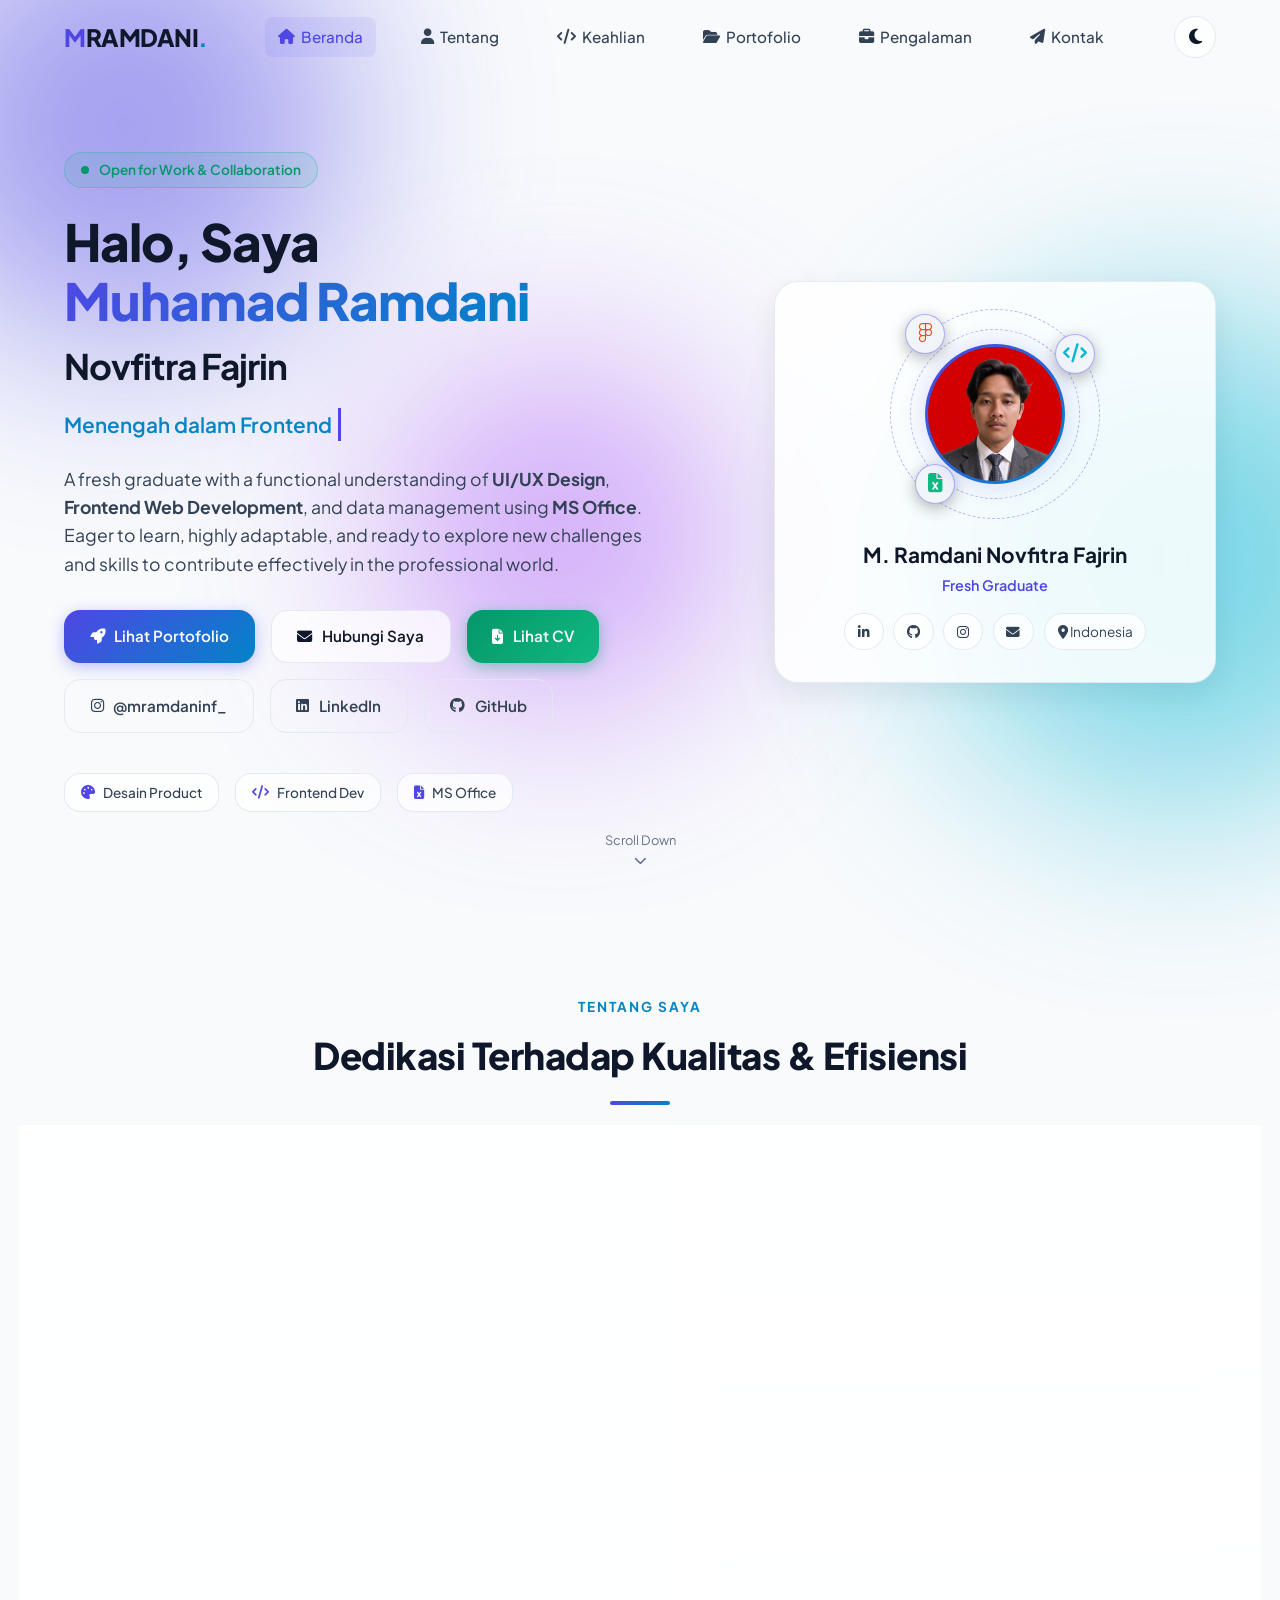
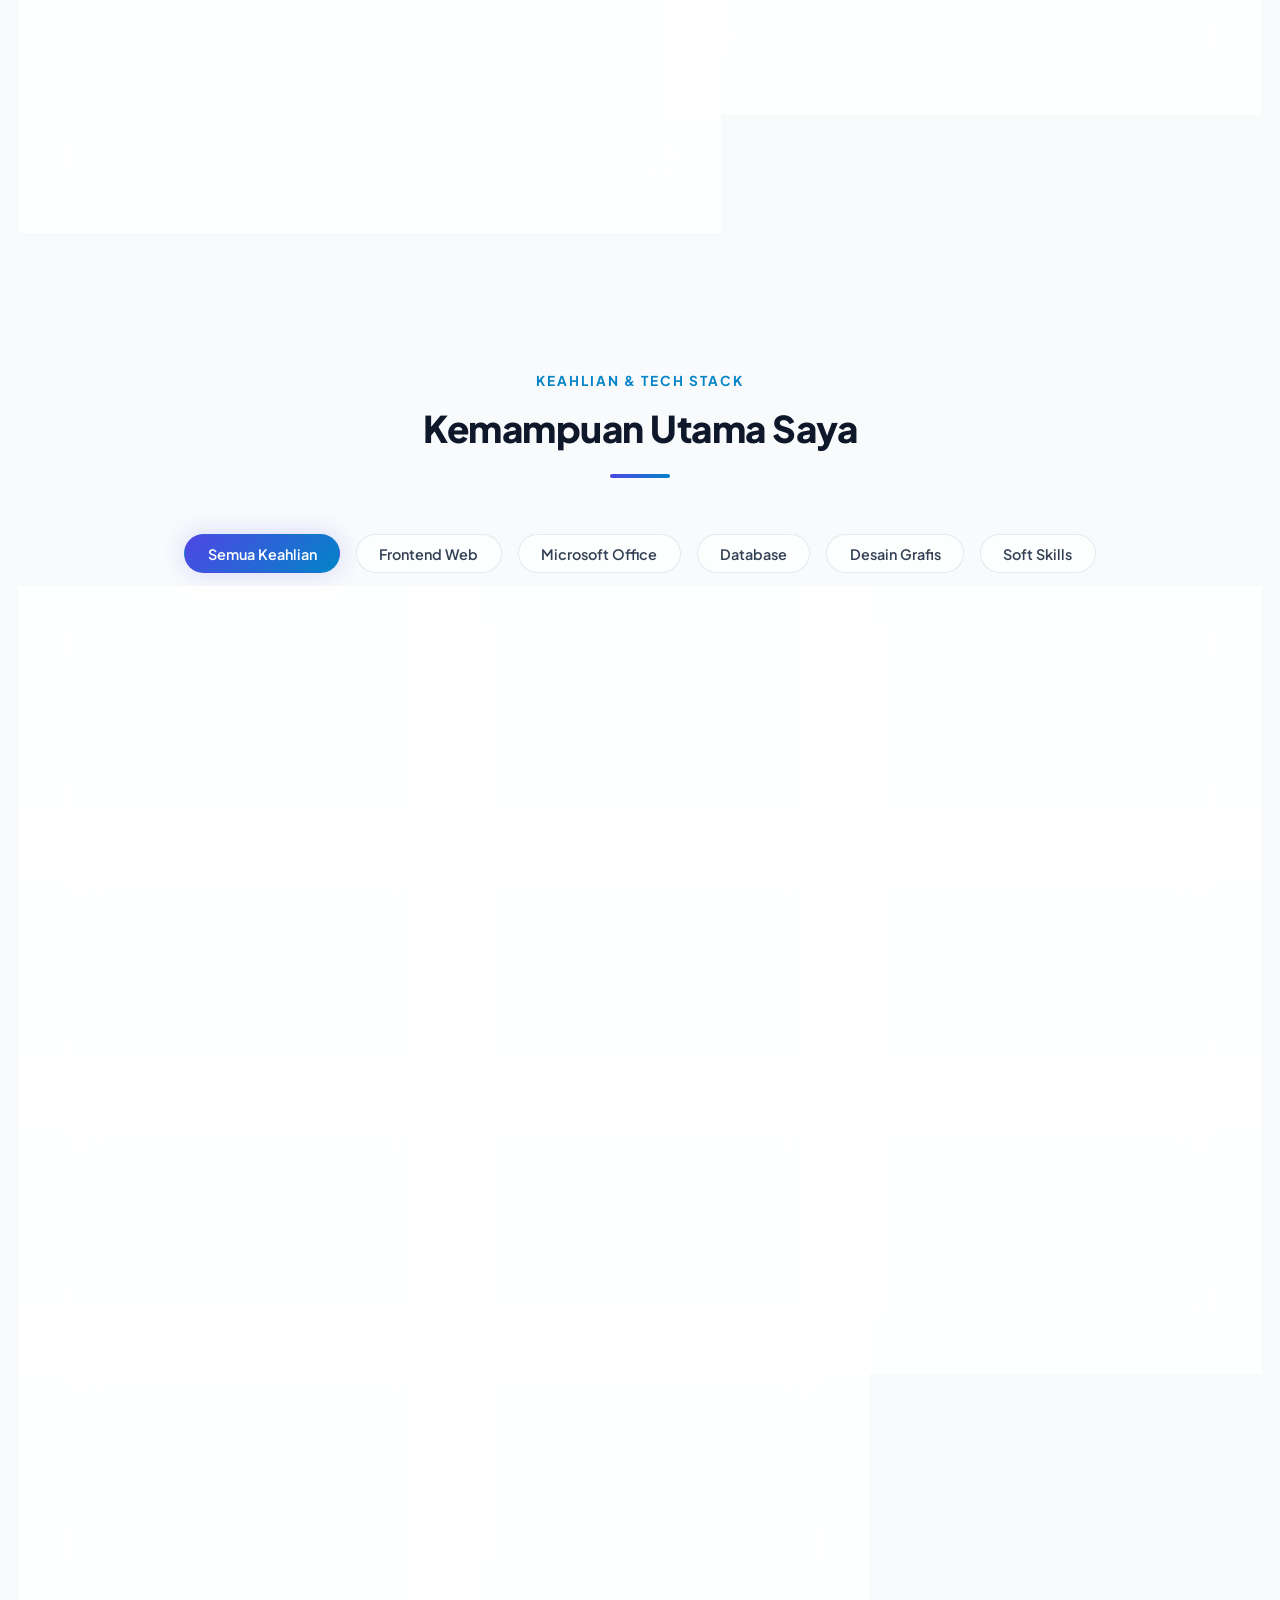
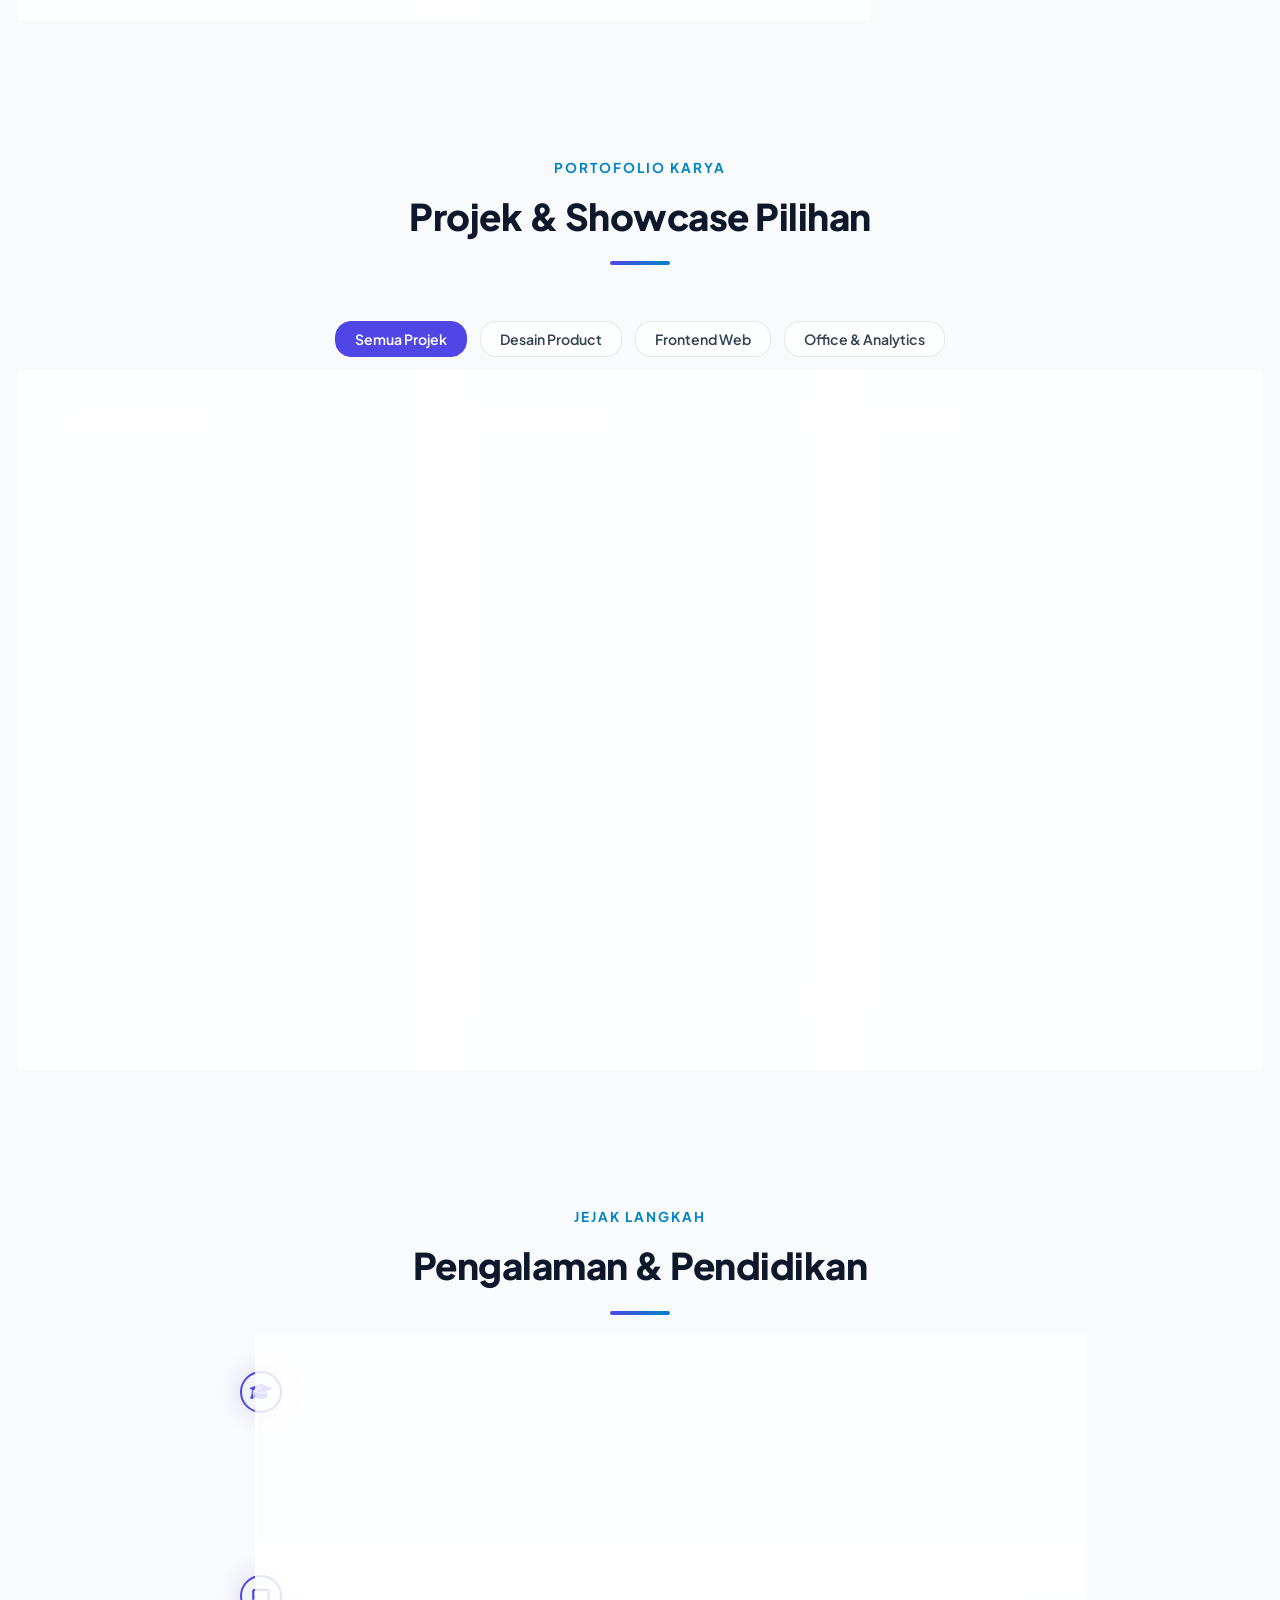
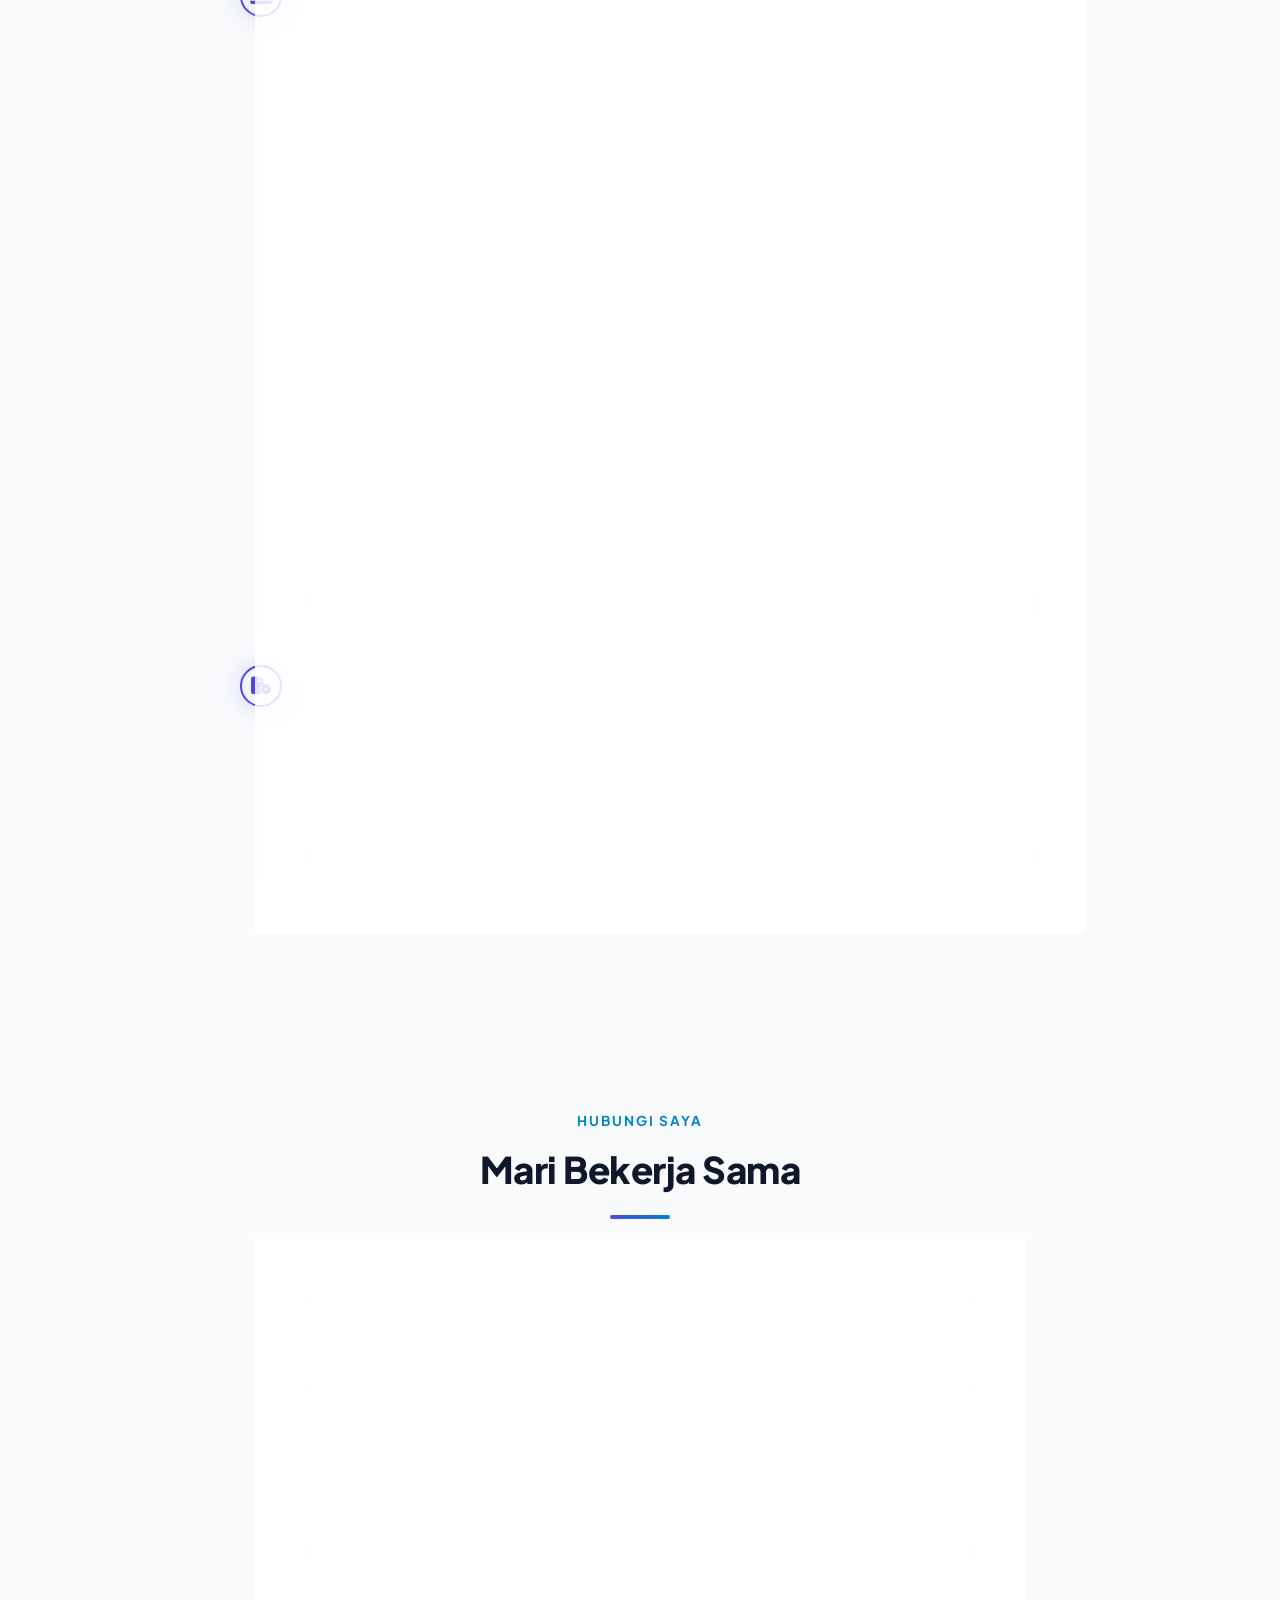
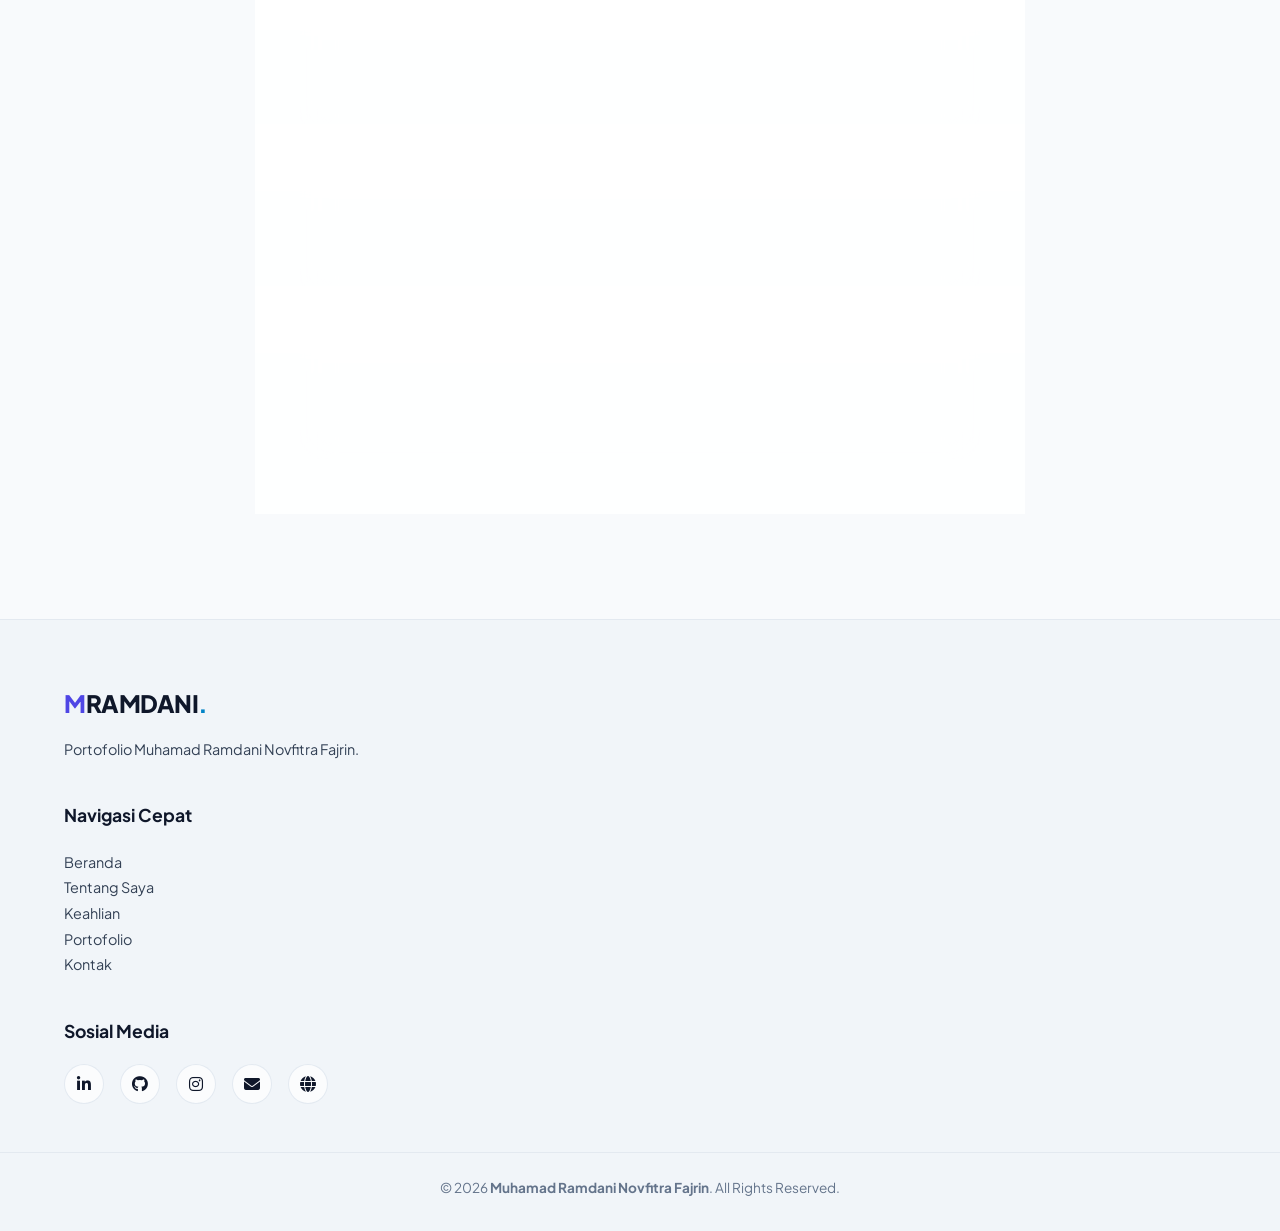
==== index.html @ bbe5acbd "update portofolio" ====
<!DOCTYPE html>
<html lang="id" data-theme="light">

<head>
    <meta charset="UTF-8">
    <meta name="viewport" content="width=device-width, initial-scale=1.0">
    <title>Muhamad Ramdani Novfitra Fajrin | Portfolio</title>
    <meta name="description"
        content="Portofolio Resmi Muhamad Ramdani Novfitra Fajrin - Specializing in Frontend Web Development, Product Design, and Microsoft Office Productivity Solutions.">
    <meta name="keywords"
        content="Muhamad Ramdani Novfitra Fajrin, Ramdani, Frontend Developer, Product Designer, Microsoft Office, Portfolio, UI UX">
    <meta name="author" content="Muhamad Ramdani Novfitra Fajrin">

    <!-- Open Graph Meta Tags -->
    <meta property="og:title" content="Muhamad Ramdani Novfitra Fajrin | Personal Portfolio">
    <meta property="og:description"
        content="Frontend Development, Product Design, & Microsoft Office Solutions Specialist.">
    <meta property="og:type" content="website">

    <!-- Google Fonts -->
    <link rel="preconnect" href="https://fonts.googleapis.com">
    <link rel="preconnect" href="https://fonts.gstatic.com" crossorigin>
    <link
        href="https://fonts.googleapis.com/css2?family=Plus+Jakarta+Sans:wght@300;400;500;600;700;800&family=Fira+Code:wght@400;600&display=swap"
        rel="stylesheet">

    <!-- Font Awesome Icons -->
    <link rel="stylesheet" href="https://cdnjs.cloudflare.com/ajax/libs/font-awesome/6.4.0/css/all.min.css">

    <!-- Main Stylesheet -->
    <link rel="stylesheet" href="css/style.css">
</head>

<body>
    <!-- Background Ambient Light Spheres -->
    <div class="ambient-glow glow-1"></div>
    <div class="ambient-glow glow-2"></div>
    <div class="ambient-glow glow-3"></div>

    <!-- Navigation Bar -->
    <header class="navbar" id="navbar">
        <div class="container nav-container">
            <a href="#hero" class="brand-logo">
                <span class="logo-accent">M</span>RAMDANI<span class="logo-dot">.</span>
            </a>

            <nav class="nav-menu" id="navMenu">
                <ul class="nav-list">
                    <li><a href="#hero" class="nav-link active"><i class="fa-solid fa-house"></i> Beranda</a></li>
                    <li><a href="#about" class="nav-link"><i class="fa-solid fa-user"></i> Tentang</a></li>
                    <li><a href="#skills" class="nav-link"><i class="fa-solid fa-code"></i> Keahlian</a></li>
                    <li><a href="#projects" class="nav-link"><i class="fa-solid fa-folder-open"></i> Portofolio</a></li>
                    <li><a href="#experience" class="nav-link"><i class="fa-solid fa-briefcase"></i> Pengalaman</a></li>
                    <li><a href="#contact" class="nav-link"><i class="fa-solid fa-paper-plane"></i> Kontak</a></li>
                </ul>
            </nav>

            <div class="nav-actions">
                <button class="theme-toggle" id="themeToggle" aria-label="Ubah Tema Dark/Light">
                    <i class="fa-solid fa-moon icon-dark"></i>
                    <i class="fa-solid fa-sun icon-light"></i>
                </button>
                <button class="mobile-toggle" id="mobileToggle" aria-label="Buka Menu Navigation">
                    <i class="fa-solid fa-bars"></i>
                </button>
            </div>
        </div>
    </header>

    <main>
        <!-- Hero Section -->
        <section class="hero-section" id="hero">
            <div class="container hero-container">
                <div class="hero-content" data-reveal="left">
                    <div class="status-badge">
                        <span class="pulse-dot"></span>
                        <span>Open for Work & Collaboration</span>
                    </div>

                    <h1 class="hero-title">
                        Halo, Saya <br>
                        <span class="gradient-text">Muhamad Ramdani</span> <br>
                        <span class="name-sub">Novfitra Fajrin</span>
                    </h1>

                    <div class="typing-container">
                        <span class="typing-text" id="typingText"></span>
                        <span class="cursor">&nbsp;</span>
                    </div>

                    <p class="hero-description">
                        A fresh graduate with a functional understanding of <strong>UI/UX Design</strong>,
                        <strong>Frontend Web Development</strong>, and data management using <strong>MS Office</strong>.
                        Eager to learn, highly adaptable, and ready to explore new challenges and skills to contribute
                        effectively in the professional world.
                    </p>

                    <div class="hero-cta">
                        <a href="#projects" class="btn btn-primary">
                            <i class="fa-solid fa-rocket"></i> Lihat Portofolio
                        </a>
                        <a href="#contact" class="btn btn-secondary">
                            <i class="fa-solid fa-envelope"></i> Hubungi Saya
                        </a>
                        <a href="cv/Muhamad Ramdani Novfitra Fatjer'in-FR.pdf" target="_blank" rel="noopener noreferrer"
                            class="btn btn-cv" download="Muhamad Ramdani Novfitra Fatjer'in-FR.pdf">
                            <i class="fa-solid fa-file-arrow-down"></i> Lihat CV
                        </a>
                        <a href="https://instagram.com/mramdaninf_" target="_blank" rel="noopener noreferrer"
                            class="btn btn-outline">
                            <i class="fa-brands fa-instagram"></i> @mramdaninf_
                        </a>
                        <a href="https://www.linkedin.com/in/muhamadramdani-" target="_blank" rel="noopener noreferrer"
                            class="btn btn-outline">
                            <i class="fa-brands fa-linkedin"></i> LinkedIn
                        </a>
                        <a href="https://github.com/ramdanifajrin2-del" target="_blank" rel="noopener noreferrer"
                            class="btn btn-outline">
                            <i class="fa-brands fa-github"></i> GitHub
                        </a>
                    </div>

                    <div class="hero-badges">
                        <div class="badge-item">
                            <i class="fa-solid fa-palette"></i>
                            <span>Desain Product</span>
                        </div>
                        <div class="badge-item">
                            <i class="fa-solid fa-code"></i>
                            <span>Frontend Dev</span>
                        </div>
                        <div class="badge-item">
                            <i class="fa-solid fa-file-excel"></i>
                            <span>MS Office</span>
                        </div>
                    </div>
                </div>

                <div class="hero-visual" data-reveal="right">
                    <div class="avatar-card glass-card">
                        <div class="avatar-wrapper">
                            <div class="avatar-graphic">
                                <div class="avatar-circle">
                                    <img src="img/profile.jpg" alt="Muhamad Ramdani Novfitra Fajrin" class="avatar-img">
                                </div>
                                <div class="orbit-ring ring-1"></div>
                                <div class="orbit-ring ring-2"></div>

                                <div class="floating-tech tech-figma" title="Product Design">
                                    <i class="fa-brands fa-figma"></i>
                                </div>
                                <div class="floating-tech tech-code" title="Frontend Code">
                                    <i class="fa-solid fa-code"></i>
                                </div>
                                <div class="floating-tech tech-office" title="MS Office">
                                    <i class="fa-solid fa-file-excel"></i>
                                </div>
                            </div>
                        </div>

                        <div class="avatar-info">
                            <h3>M. Ramdani Novfitra Fajrin</h3>
                            <p class="role-subtitle">Fresh Graduate</p>
                            <div class="social-pills">
                                <a href="https://www.linkedin.com/in/muhamadramdani-" target="_blank"
                                    rel="noopener noreferrer" class="social-pill" title="LinkedIn">
                                    <i class="fa-brands fa-linkedin-in"></i>
                                </a>
                                <a href="https://github.com/ramdanifajrin2-del" target="_blank"
                                    rel="noopener noreferrer" class="social-pill" title="GitHub">
                                    <i class="fa-brands fa-github"></i>
                                </a>
                                <a href="https://instagram.com/mramdaninf_" target="_blank" rel="noopener noreferrer"
                                    class="social-pill" title="Instagram">
                                    <i class="fa-brands fa-instagram"></i>
                                </a>
                                <a href="mailto:ramdaninfajrin2@gmail.com" class="social-pill" title="Email">
                                    <i class="fa-solid fa-envelope"></i>
                                </a>
                                <a href="#contact" class="social-pill" title="Lokasi">
                                    <i class="fa-solid fa-location-dot"></i> Indonesia
                                </a>
                            </div>
                        </div>
                    </div>
                </div>
            </div>

            <a href="#about" class="scroll-down-indicator" aria-label="Scroll ke bawah">
                <span>Scroll Down</span>
                <i class="fa-solid fa-chevron-down"></i>
            </a>
        </section>

        <!-- About Section -->
        <section class="about-section" id="about">
            <div class="container">
                <div class="section-header text-center" data-reveal="up">
                    <span class="section-subtitle">TENTANG SAYA</span>
                    <h2 class="section-title">Dedikasi Terhadap Kualitas & Efisiensi</h2>
                    <div class="title-bar"></div>
                </div>

                <div class="about-grid">
                    <div class="about-card glass-card" data-reveal="left">
                        <div class="about-text">
                            <h3>Halo! Saya Muhamad Ramdani Novfitra Fajrin</h3>
                            <p>
                                Fresh graduate S1 Teknik Informatika dari Universitas Indraprasta PGRI dengan pengalaman
                                PKL sebagai Admin Online di bidang digital printing serta pengalaman membangun aplikasi
                                berbasis web melalui proyek Sistem Pendukung Keputusan (SPK) penerimaan siswa baru
                                menggunakan metode MAUT. Memiliki kemampuan dalam pengembangan web, pengolahan data
                                menggunakan Microsoft Office, serta pembuatan desain grafis berbasis referensi. Pribadi
                                yang cepat belajar, disiplin, bertanggung jawab, adaptif, dan mampu bekerja dalam tim,
                                serta memiliki motivasi untuk terus berkembang dan berkontribusi secara profesional di
                                bidang administrasi, teknologi informasi, maupun desain grafis.
                            </p>

                        </div>

                        <div class="stats-grid">
                            <div class="stat-box">
                                <span class="stat-number" data-target="9">0</span><span class="stat-plus">+</span>
                                <span class="stat-label">Aplikasi Dikuasai</span>
                            </div>
                            <div class="stat-box">
                                <span class="stat-number" data-target="15">0</span><span class="stat-plus">+</span>
                                <span class="stat-label">Projek &amp; Desain</span>
                            </div>
                            <div class="stat-box">
                                <span class="stat-number" data-target="4">0</span><span class="stat-plus"></span>
                                <span class="stat-label">Soft Skill</span>
                            </div>
                        </div>
                    </div>

                    <div class="about-pillars" data-reveal="right">
                        <div class="pillar-card glass-card">
                            <div class="pillar-icon icon-purple">
                                <i class="fa-solid fa-pen-nib"></i>
                            </div>
                            <div class="pillar-content">
                                <h4>Desain Grafis</h4>
                                <p>Merancang grafis, konten visual, dan antarmuka menggunakan Figma, Canva, maupun Adobe
                                    Photoshop secara profesional.</p>
                            </div>
                        </div>

                        <div class="pillar-card glass-card">
                            <div class="pillar-icon icon-blue">
                                <i class="fa-solid fa-laptop-code"></i>
                            </div>
                            <div class="pillar-content">
                                <h4>Frontend Web Development</h4>
                                <p>Mengembangkan halaman web yang cepat, responsif di semua perangkat, dengan struktur
                                    kode murni (HTML/CSS/JS) yang bersih.</p>
                            </div>
                        </div>

                        <div class="pillar-card glass-card">
                            <div class="pillar-icon icon-green">
                                <i class="fa-solid fa-file-lines"></i>
                            </div>
                            <div class="pillar-content">
                                <h4>Microsoft Office Productivity</h4>
                                <p>Menguasai pengolahan data spreadsheet (Excel), penyusunan dokumen laporan (Word), dan
                                    presentasi profesional (PowerPoint).</p>
                            </div>
                        </div>
                    </div>
                </div>
            </div>
        </section>

        <!-- Skills Section -->
        <section class="skills-section" id="skills">
            <div class="container">
                <div class="section-header text-center" data-reveal="up">
                    <span class="section-subtitle">KEAHLIAN & TECH STACK</span>
                    <h2 class="section-title">Kemampuan Utama Saya</h2>
                    <div class="title-bar"></div>
                </div>

                <!-- Category Filter Tabs -->
                <div class="skill-tabs" data-reveal="up">
                    <button class="skill-tab active" data-category="all">Semua Keahlian</button>
                    <button class="skill-tab" data-category="frontend">Frontend Web</button>
                    <button class="skill-tab" data-category="office">Microsoft Office</button>
                    <button class="skill-tab" data-category="database">Database</button>
                    <button class="skill-tab" data-category="design">Desain Grafis</button>
                    <button class="skill-tab" data-category="softskill">Soft Skills</button>
                </div>

                <!-- Skills Grid -->
                <div class="skills-grid">
                    <!-- Frontend Skills -->
                    <div class="skill-card glass-card" data-category="frontend" data-reveal="up">
                        <div class="skill-head">
                            <div class="skill-icon icon-html">
                                <i class="fa-brands fa-html5"></i>
                            </div>
                            <div class="skill-info">
                                <h3>HTML5 & Semantik</h3>
                                <span class="skill-tag">Frontend</span>
                            </div>
                        </div>
                        <p class="skill-desc">Struktur web semantik yang rapi, aksesibel, dan teroptimasi SEO.</p>
                        <div class="skill-level-bar">
                            <div class="level-fill" style="width: 92%;"></div>
                        </div>
                    </div>

                    <div class="skill-card glass-card" data-category="frontend" data-reveal="up">
                        <div class="skill-head">
                            <div class="skill-icon icon-css">
                                <i class="fa-brands fa-css3-alt"></i>
                            </div>
                            <div class="skill-info">
                                <h3>CSS3 & Modern Layout</h3>
                                <span class="skill-tag">Frontend</span>
                            </div>
                        </div>
                        <p class="skill-desc">CSS Custom Properties, Flexbox, Grid, Glassmorphism, & Animasi CSS.</p>
                        <div class="skill-level-bar">
                            <div class="level-fill" style="width: 88%;"></div>
                        </div>
                    </div>

                    <!-- Desain Grafis Skills -->
                    <div class="skill-card glass-card" data-category="design" data-reveal="up">
                        <div class="skill-head">
                            <div class="skill-icon icon-illustrator">
                                <i class="fa-brands fa-adobe"></i>
                            </div>
                            <div class="skill-info">
                                <h3>Adobe Illustrator</h3>
                                <span class="skill-tag">Desain Grafis</span>
                            </div>
                        </div>
                        <p class="skill-desc">Desain vektor profesional untuk logo, ilustrasi, dan materi grafis skala
                            tinggi.
                        </p>
                        <div class="skill-level-bar">
                            <div class="level-fill" style="width: 80%;"></div>
                        </div>
                    </div>

                    <!-- MS Office Skills -->
                    <div class="skill-card glass-card" data-category="office" data-reveal="up">
                        <div class="skill-head">
                            <div class="skill-icon icon-excel">
                                <i class="fa-solid fa-file-excel"></i>
                            </div>
                            <div class="skill-info">
                                <h3>Microsoft Excel Advanced</h3>
                                <span class="skill-tag">MS Office</span>
                            </div>
                        </div>
                        <p class="skill-desc">Pengolahan rumus kompleks (VLOOKUP/XLOOKUP, IF, Pivot Table
                            ).</p>
                        <div class="skill-level-bar">
                            <div class="level-fill" style="width: 90%;"></div>
                        </div>
                    </div>

                    <div class="skill-card glass-card" data-category="office" data-reveal="up">
                        <div class="skill-head">
                            <div class="skill-icon icon-word">
                                <i class="fa-solid fa-file-word"></i>
                            </div>
                            <div class="skill-info">
                                <h3>Microsoft Word Professional</h3>
                                <span class="skill-tag">MS Office</span>
                            </div>
                        </div>
                        <p class="skill-desc">Penyusunan dokumen resmi, surat formal, format laporan rapi, & Mail Merge.
                        </p>
                        <div class="skill-level-bar">
                            <div class="level-fill" style="width: 95%;"></div>
                        </div>
                    </div>

                    <div class="skill-card glass-card" data-category="office" data-reveal="up">
                        <div class="skill-head">
                            <div class="skill-icon icon-ppt">
                                <i class="fa-solid fa-file-powerpoint"></i>
                            </div>
                            <div class="skill-info">
                                <h3>Microsoft PowerPoint Design</h3>
                                <span class="skill-tag">MS Office</span>
                            </div>
                        </div>
                        <p class="skill-desc">Desain slide presentasi interaktif, visualisasi poin bisnis, & animasi
                            transisi.</p>
                        <div class="skill-level-bar">
                            <div class="level-fill" style="width: 92%;"></div>
                        </div>
                    </div>
                    <div class="skill-card glass-card" data-category="database" data-reveal="up">
                        <div class="skill-head">
                            <div class="skill-icon icon-mysql">
                                <i class="fa-solid fa-database"></i>
                            </div>
                            <div class="skill-info">
                                <h3>MySQL</h3>
                                <span class="skill-tag">Database</span>
                            </div>
                        </div>
                        <p class="skill-desc">Pengelolaan basis data relasional, query kompleks, dan optimasi performa.
                        </p>
                        <div class="skill-level-bar">
                            <div class="level-fill" style="width: 85%;"></div>
                        </div>
                    </div>
                    <!-- Soft Skills -->
                    <div class="skill-card glass-card" data-category="softskill" data-reveal="up">
                        <div class="skill-head">
                            <div class="skill-icon icon-communication">
                                <i class="fa-solid fa-comments"></i>
                            </div>
                            <div class="skill-info">
                                <h3>Komunikasi Efektif</h3>
                                <span class="skill-tag">Soft Skill</span>
                            </div>
                        </div>
                        <p class="skill-desc">Mampu menyampaikan ide, berkolaborasi dengan tim, dan menyelaraskan
                            kebutuhan proyek dengan jelas.</p>
                        <div class="skill-level-bar">
                            <div class="level-fill" style="width: 90%;"></div>
                        </div>
                    </div>

                    <div class="skill-card glass-card" data-category="softskill" data-reveal="up">
                        <div class="skill-head">
                            <div class="skill-icon icon-problemsolving">
                                <i class="fa-solid fa-lightbulb"></i>
                            </div>
                            <div class="skill-info">
                                <h3>Problem Solving</h3>
                                <span class="skill-tag">Soft Skill</span>
                            </div>
                        </div>
                        <p class="skill-desc">Menganalisis akar masalah secara kritis dan merumuskan solusi yang
                            praktis, efisien, serta berorientasi hasil.</p>
                        <div class="skill-level-bar">
                            <div class="level-fill" style="width: 88%;"></div>
                        </div>
                    </div>

                    <div class="skill-card glass-card" data-category="softskill" data-reveal="up">
                        <div class="skill-head">
                            <div class="skill-icon icon-discipline">
                                <i class="fa-solid fa-clock"></i>
                            </div>
                            <div class="skill-info">
                                <h3>Disiplin & Konsistensi</h3>
                                <span class="skill-tag">Soft Skill</span>
                            </div>
                        </div>
                        <p class="skill-desc">Menjaga ketepatan waktu, komitmen terhadap jadwal, dan konsistensi dalam
                            setiap pekerjaan sehari-hari.</p>
                        <div class="skill-level-bar">
                            <div class="level-fill" style="width: 92%;"></div>
                        </div>
                    </div>

                    <div class="skill-card glass-card" data-category="softskill" data-reveal="up">
                        <div class="skill-head">
                            <div class="skill-icon icon-responsibility">
                                <i class="fa-solid fa-shield-halved"></i>
                            </div>
                            <div class="skill-info">
                                <h3>Tanggung Jawab & Integritas</h3>
                                <span class="skill-tag">Soft Skill</span>
                            </div>
                        </div>
                        <p class="skill-desc">Berkomitmen penuh pada tenggat waktu (deadline), menjaga kualitas hasil
                            kerja.</p>
                        <div class="skill-level-bar">
                            <div class="level-fill" style="width: 95%;"></div>
                        </div>
                    </div>
                </div>
            </div>
        </section>

        <!-- Projects Showcase Section -->
        <section class="projects-section" id="projects">
            <div class="container">
                <div class="section-header text-center" data-reveal="up">
                    <span class="section-subtitle">PORTOFOLIO KARYA</span>
                    <h2 class="section-title">Projek & Showcase Pilihan</h2>
                    <div class="title-bar"></div>
                </div>

                <!-- Project Filters -->
                <div class="project-filters" data-reveal="up">
                    <button class="project-filter-btn active" data-filter="all">Semua Projek</button>
                    <button class="project-filter-btn" data-filter="design">Desain Product</button>
                    <button class="project-filter-btn" data-filter="web">Frontend Web</button>
                    <button class="project-filter-btn" data-filter="office">Office & Analytics</button>
                </div>

                <!-- Projects Grid -->
                <div class="projects-grid">
                    <!-- Project Item 2 -->
                    <div class="project-card glass-card" data-category="web" data-reveal="up">
                        <a href="detail-analytics.html" class="project-preview preview-web"
                            aria-label="Lihat Detail SPK MAUT Web Dashboard">
                            <div class="preview-overlay">
                                <span class="preview-badge">Interactive Web App</span>
                            </div>
                            <div class="preview-mockup">
                                <div class="mockup-header">
                                    <span></span><span></span><span></span>
                                </div>
                                <div class="mockup-screen">
                                    <img src="img/Dashboard.jpg" alt="Preview SPK MAUT Web Dashboard" loading="lazy">
                                </div>
                            </div>
                        </a>

                        <div class="project-body">
                            <div class="project-meta">
                                <span class="category-tag">Frontend Web</span>
                                <span class="date-tag">2026</span>
                            </div>
                            <h3 class="project-title">SPK MAUT Web Dashboard</h3>
                            <p class="project-excerpt">
                                Dashboard Sistem Pendukung Keputusan (SPK) penerimaan siswa baru berbasis metode MAUT
                                untuk SMP Dwiguna dengan visualisasi peringkat siswa dan integrasi data intuitif.
                            </p>
                            <div class="project-tech">
                                <span>HTML5</span>
                                <span>CSS3 Grid</span>
                                <span>JavaScript</span>
                                <span>Data Visualization</span>
                            </div>
                            <div class="project-actions">
                                <a href="detail-analytics.html" class="btn btn-sm btn-primary">
                                    <i class="fa-solid fa-circle-info"></i> Detail Projek
                                </a>
                            </div>
                        </div>
                    </div>

                    <!-- Project Item 3 -->
                    <div class="project-card glass-card" data-category="office" data-reveal="up">
                        <a href="detail-financial.html" class="project-preview preview-office"
                            aria-label="Lihat Detail Automated Financial & Stock Report System">
                            <div class="preview-overlay">
                                <span class="preview-badge">Spreadsheet System</span>
                            </div>
                            <div class="preview-mockup">
                                <div class="mockup-header">
                                    <span></span><span></span><span></span>
                                </div>
                                <div class="mockup-screen">
                                    <img src="img/Excel.jpg" alt="Preview Automated Financial & Stock Report System"
                                        loading="lazy">
                                </div>
                            </div>
                        </a>

                        <div class="project-body">
                            <div class="project-meta">
                                <span class="category-tag">Office & Analytics</span>
                                <span class="date-tag">2026</span>
                            </div>
                            <h3 class="project-title">Automated Financial & Stock Report System</h3>
                            <p class="project-excerpt">
                                Template laporan keuangan dan manajemen stok barang otomatis di Microsoft Excel
                                menggunakan formula pencarian otomatis, Pivot Table dinamis, dan visualisasi data.
                            </p>
                            <div class="project-tech">
                                <span>MS Excel</span>
                                <span>Pivot Tables</span>
                                <span>Data Analysis</span>
                                <span>VLOOKUP</span>
                            </div>
                            <div class="project-actions">
                                <a href="detail-financial.html" class="btn btn-sm btn-primary">
                                    <i class="fa-solid fa-circle-info"></i> Detail Projek
                                </a>
                            </div>
                        </div>
                    </div>

                    <!-- Project Item 4 -->
                    <div class="project-card glass-card" data-category="web design" data-reveal="up">
                        <a href="detail-corporate.html" class="project-preview preview-landing"
                            aria-label="Lihat Detail Sistem Informasi Perpustakaan MA Al-Khairiyah">
                            <div class="preview-overlay">
                                <span class="preview-badge">Library System</span>
                            </div>
                            <div class="preview-mockup">
                                <div class="mockup-header">
                                    <span></span><span></span><span></span>
                                </div>
                                <div class="mockup-screen">
                                    <img src="img/Login Perpus.jpg"
                                        alt="Preview Sistem Informasi Perpustakaan MA Al-Khairiyah" loading="lazy">
                                </div>
                            </div>
                        </a>

                        <div class="project-body">
                            <div class="project-meta">
                                <span class="category-tag">Frontend Web & UI</span>
                                <span class="date-tag">2026</span>
                            </div>
                            <h3 class="project-title">Sistem Informasi Perpustakaan MA Al-Khairiyah</h3>
                            <p class="project-excerpt">
                                Antarmuka sistem informasi perpustakaan sekolah dengan fitur autentikasi login pengguna,
                                desain split-screen modern dua sisi, dan aksesibilitas ramah siswa.
                            </p>
                            <div class="project-tech">
                                <span>HTML5</span>
                                <span>CSS3 Modern</span>
                                <span>JavaScript</span>
                                <span>UI/UX Design</span>
                            </div>
                            <div class="project-actions">
                                <a href="detail-corporate.html" class="btn btn-sm btn-primary">
                                    <i class="fa-solid fa-circle-info"></i> Detail Projek
                                </a>
                            </div>
                        </div>
                    </div>
                </div>
            </div>
        </section>

        <!-- Experience & Education Section -->
        <section class="experience-section" id="experience">
            <div class="container">
                <div class="section-header text-center" data-reveal="up">
                    <span class="section-subtitle">JEJAK LANGKAH</span>
                    <h2 class="section-title">Pengalaman & Pendidikan</h2>
                    <div class="title-bar"></div>
                </div>

                <div class="timeline-container">
                    <div class="timeline-item" data-reveal="left">
                        <div class="timeline-dot">
                            <i class="fa-solid fa-graduation-cap"></i>
                        </div>
                        <div class="timeline-content glass-card">
                            <span class="timeline-date"><i class="fa-solid fa-graduation-cap"></i> Pendidikan</span>
                            <h3>Universitas Indraprasta PGRI</h3>
                            <p class="timeline-sub">S1 Teknik Informatika &bull; IPK 3.20</p>

                        </div>
                    </div>

                    <div class="timeline-item" data-reveal="right">
                        <div class="timeline-dot">
                            <i class="fa-solid fa-laptop"></i>
                        </div>
                        <div class="timeline-content glass-card">
                            <span class="timeline-date"><i class="fa-solid fa-calendar-days"></i> Pengalaman
                            </span>
                            <h3>MA. AL-Khairiyah</h3>
                            <p class="timeline-sub">Kuliah Kerja Praktek</p>
                            <p> 1. Mengembangkan aplikasi perpustakaan berbasis desktop menggunakan Java (NetBeans)
                                untuk mendigitalisasi proses sirkulasi
                                peminjaman dan pengembalian buku.
                            </p>
                            <p>2. Mengintegrasikan database untuk pengelolaan ratusan koleksi buku, pencatatan data
                                anggota, dan kalkulasi denda otomatis.
                                Membuat fitur cetak kartu anggota otomatis dan rekapitulasi laporan inventaris
                                perpustakaan.
                            </p>
                            <p>3. Membuat fitur cetak kartu anggota otomatis dan rekapitulasi laporan inventaris
                                perpustakaan.</p>
                            <p>4. Membuat fitur laporan inventaris dan sirkulasi otomatis serta melaksanakan pengujian
                                sistem dan pendampingan pengoperasian
                                aplikasi untuk mempermudah pekerjaan staf perpustakaan</p>

                            <h3>Smp Dwiguna</h3>
                            <p class="timeline-sub">Tugas Akhir</p>
                            <p>1. Mengembangkan Sistem Pendukung Keputusan (SPK) berbasis web untuk seleksi penerimaan
                                siswa baru menggunakan metode
                                Multi-Attribute Utility Theory (MAUT).</p>
                            <p>2. Membangun tampilan antarmuka (frontend) menggunakan dasar React JS, HTML, dan CSS yang
                                terintegrasi dengan backend
                                (Node.js, Express.js) serta database MySQL.</p>
                            <p>3. Mengelola dan merancang fitur data siswa, kriteria, subkriteria, hingga proses
                                perhitungan nilai akhir secara sistematis.</p>
                            <p>4. Mengembangkan fitur ekspor laporan hasil seleksi dalam format PDF yang siap cetak dan
                                disesuaikan dengan standar format surat
                                resmi serta kop surat sekolah.</p>
                        </div>
                    </div>

                    <div class="timeline-item" data-reveal="left">
                        <div class="timeline-dot">
                            <i class="fa-solid fa-file-circle-check"></i>
                        </div>
                        <div class="timeline-content glass-card">
                            <span class="timeline-date"><i class="fa-solid fa-calendar-days"></i> Administrasi &
                                Data</span>
                            <h3>Microsoft Office Data</h3>
                            <p class="timeline-sub">Pengolahan Dokumen & Laporan Bisnis</p>
                            <p>Menyusun laporan data spreadsheet berformula presisi, dokumen administrasi rapi, dan
                                slide presentasi yang siap pakai untuk kebutuhan profesional.</p>
                        </div>
                    </div>
                </div>
            </div>
        </section>

        <!-- Contact Section -->
        <section class="contact-section" id="contact">
            <div class="container">
                <div class="section-header text-center" data-reveal="up">
                    <span class="section-subtitle">HUBUNGI SAYA</span>
                    <h2 class="section-title">Mari Bekerja Sama</h2>
                    <div class="title-bar"></div>
                </div>

                <div class="contact-grid">
                    <!-- Contact Information Cards -->
                    <div class="contact-info-cards" data-reveal="left">
                        <div class="contact-card glass-card">
                            <div class="contact-icon">
                                <i class="fa-brands fa-linkedin-in"></i>
                            </div>
                            <div class="contact-details">
                                <h4>LinkedIn Profil</h4>
                                <p>muhamadramdani-</p>
                                <a href="https://www.linkedin.com/in/muhamadramdani-" target="_blank"
                                    rel="noopener noreferrer" class="contact-link">
                                    Kunjungi Profil <i class="fa-solid fa-arrow-up-right-from-square"></i>
                                </a>
                            </div>
                        </div>

                        <div class="contact-card glass-card">
                            <div class="contact-icon">
                                <i class="fa-brands fa-github"></i>
                            </div>
                            <div class="contact-details">
                                <h4>GitHub Profil</h4>
                                <p>ramdanifajrin2-del</p>
                                <a href="https://github.com/ramdanifajrin2-del" target="_blank"
                                    rel="noopener noreferrer" class="contact-link">
                                    Kunjungi Profil <i class="fa-solid fa-arrow-up-right-from-square"></i>
                                </a>
                            </div>
                        </div>

                        <div class="contact-card glass-card">
                            <div class="contact-icon">
                                <i class="fa-brands fa-instagram"></i>
                            </div>
                            <div class="contact-details">
                                <h4>Instagram Resmi</h4>
                                <p>@mramdaninf_</p>
                                <a href="https://instagram.com/mramdaninf_" target="_blank" rel="noopener noreferrer"
                                    class="contact-link">
                                    Kunjungi Profil <i class="fa-solid fa-arrow-up-right-from-square"></i>
                                </a>
                            </div>
                        </div>

                        <div class="contact-card glass-card">
                            <div class="contact-icon">
                                <i class="fa-solid fa-envelope"></i>
                            </div>
                            <div class="contact-details">
                                <h4>Email Direct</h4>
                                <p>ramdaninfajrin2@gmail.com</p>
                                <a href="https://mail.google.com/mail/?view=cm&fs=1&to=ramdaninfajrin2@gmail.com"
                                    target="_blank" class="contact-link">
                                    Kirim Email <i class="fa-solid fa-arrow-up-right-from-square"></i>
                                </a>
                            </div>
                        </div>

                        <div class="contact-card glass-card">
                            <div class="contact-icon">
                                <i class="fa-solid fa-location-dot"></i>
                            </div>
                            <div class="contact-details">
                                <h4>Lokasi</h4>
                                <p>Indonesia 🇮🇩</p>
                                <span class="contact-status"><span class="pulse-dot inline"></span> Tersedia untuk
                                    Pekerjaan Remote / Hybrid</span>
                            </div>
                        </div>
                    </div>
                </div>
            </div>
        </section>
    </main>

    <!-- Footer -->
    <footer class="footer">
        <div class="container footer-container">
            <div class="footer-brand">
                <a href="#hero" class="brand-logo">
                    <span class="logo-accent">M</span>RAMDANI<span class="logo-dot">.</span>
                </a>
                <p>Portofolio Muhamad Ramdani Novfitra Fajrin.</p>
            </div>

            <div class="footer-links">
                <h4>Navigasi Cepat</h4>
                <ul>
                    <li><a href="#hero">Beranda</a></li>
                    <li><a href="#about">Tentang Saya</a></li>
                    <li><a href="#skills">Keahlian</a></li>
                    <li><a href="#projects">Portofolio</a></li>
                    <li><a href="#contact">Kontak</a></li>
                </ul>
            </div>

            <div class="footer-social">
                <h4>Sosial Media</h4>
                <div class="footer-icons">
                    <a href="https://www.linkedin.com/in/muhamadramdani-" target="_blank" rel="noopener noreferrer"
                        aria-label="LinkedIn"><i class="fa-brands fa-linkedin-in"></i></a>
                    <a href="https://github.com/ramdanifajrin2-del" target="_blank" rel="noopener noreferrer"
                        aria-label="GitHub"><i class="fa-brands fa-github"></i></a>
                    <a href="https://instagram.com/mramdaninf_" target="_blank" rel="noopener noreferrer"
                        aria-label="Instagram"><i class="fa-brands fa-instagram"></i></a>
                    <a href="mailto:ramdaninfajrin2@gmail.com" aria-label="Email"><i
                            class="fa-solid fa-envelope"></i></a>
                    <a href="#hero" aria-label="Beranda"><i class="fa-solid fa-globe"></i></a>
                </div>
            </div>
        </div>

        <div class="footer-bottom">
            <div class="container">
                <p>&copy; 2026 <strong>Muhamad Ramdani Novfitra Fajrin</strong>. All Rights Reserved.</p>
            </div>
        </div>
    </footer>

    <!-- Back to Top Button -->
    <button class="back-to-top" id="backToTop" aria-label="Kembali ke atas">
        <i class="fa-solid fa-arrow-up"></i>
    </button>

    <!-- Modals for Project Details -->
    <div class="modal-backdrop" id="modalBackdrop"></div>

    <div class="modal glass-card" id="modal-1">
        <button class="modal-close" aria-label="Tutup Modal">&times;</button>
        <div class="modal-content">
            <span class="modal-category">Frontend Web Development</span>
            <h2>Dashboard SPK Smp dwiguna</h2>
            <div class="modal-body">
                <p>Pengembangan web dashboard analitik interaktif yang menyajikan visualisasi data penjualan, statistik
                    pengunjung, serta ringkasan aktivitas dalam tampilan kartu yang bersih dan responsif.</p>
                <h4>Teknologi & Fitur:</h4>
                <ul>
                    <li>Struktur HTML5 & layout CSS Grid murni</li>
                    <li>Toggle Mode Gelap & Terang dinamis</li>
                    <li>Interaktivitas chart dan ringkasan statistik</li>
                    <li>Desain sepenuhnya adaptif untuk perangkat mobile & desktop</li>
                </ul>
            </div>
        </div>
    </div>

    <div class="modal glass-card" id="modal-3">
        <button class="modal-close" aria-label="Tutup Modal">&times;</button>
        <div class="modal-content">
            <span class="modal-category">Microsoft Office & Data</span>
            <h2>Automated Financial & Stock Report System</h2>
            <div class="modal-body">
                <p>Solusi otomatisasi pengolahan data keuangan dan inventaris stok barang menggunakan Microsoft Excel.
                    Mengurangi waktu pengerjaan laporan secara manual hingga 70% dengan keakuratan tinggi.</p>
                <h4>Komponen Sistem:</h4>
                <ul>
                    <li>Penggunaan rumus kompleks (XLOOKUP, IF Nesting, SUMIFS)</li>
                    <li>Pivot Table & Dynamic Pivot Charts untuk laporan bulanan</li>
                    <li>Desain dashboard ringkasan eksekutif yang rapi</li>
                    <li>Ekspor otomatis ke format presentasi PowerPoint & PDF</li>
                </ul>
            </div>
        </div>
    </div>

    <div class="modal glass-card" id="modal-4">
        <button class="modal-close" aria-label="Tutup Modal">&times;</button>
        <div class="modal-content">
            <span class="modal-category">Frontend Web & UI System</span>
            <h2>Sistem Informasi Perpustakaan MA Al-Khairiyah</h2>
            <div class="modal-body">
                <p>Pengembangan antarmuka login dan autentikasi pengguna pada Sistem Informasi Perpustakaan MA
                    Al-Khairiyah dengan konsep desain split-screen modern, interaktif, dan mudah digunakan.</p>
                <h4>Keunggulan:</h4>
                <ul>
                    <li>Formulir login interaktif dengan fitur toggle sembunyikan/tampilkan password</li>
                    <li>Integrasi identitas resmi dan logo MA Al-Khairiyah</li>
                    <li>Tata letak split-screen responsif dan nyaman bagi pengguna</li>
                </ul>
            </div>
        </div>
    </div>

    <!-- Notification Toast -->
    <div class="toast-container" id="toastContainer"></div>

    <!-- Main JavaScript File -->
    <script src="js/app.js"></script>
</body>

</html>
---- css/style.css ----
/* ==========================================================================
   PORTOFOLIO DESIGN SYSTEM - MUHAMAD RAMDANI NOVFITRA FAJRIN
   ========================================================================== */

/* --------------------------------------------------------------------------
   1. CSS VARIABLES & THEMES
   -------------------------------------------------------------------------- */
:root {
    /* Color Palette - Bright / Light Theme (Default) */
    --bg-primary: #f8fafc;
    --bg-secondary: #f1f5f9;
    --bg-card: rgba(255, 255, 255, 0.85);
    --bg-card-hover: rgba(255, 255, 255, 0.98);
    --bg-glass: rgba(255, 255, 255, 0.7);
    --border-glass: rgba(226, 232, 240, 0.9);
    --border-glass-hover: rgba(99, 102, 241, 0.5);

    --text-primary: #0f172a;
    --text-secondary: #334155;
    --text-muted: #64748b;

    /* Brand Accent Colors */
    --accent-indigo: #4f46e5;
    --accent-cyan: #0284c7;
    --accent-emerald: #059669;
    --accent-amber: #d97706;
    --accent-pink: #db2777;

    --gradient-primary: linear-gradient(135deg, #4f46e5 0%, #0284c7 100%);
    --gradient-accent: linear-gradient(135deg, #9333ea 0%, #db2777 100%);
    --gradient-glow: radial-gradient(circle, rgba(79, 70, 229, 0.12) 0%, transparent 70%);

    /* Fonts & Spacing */
    --font-main: 'Plus Jakarta Sans', -apple-system, BlinkMacSystemFont, sans-serif;
    --font-code: 'Fira Code', monospace;
    --radius-sm: 8px;
    --radius-md: 16px;
    --radius-lg: 24px;
    --radius-full: 9999px;

    /* Shadows & Transitions */
    --shadow-glass: 0 10px 30px rgba(15, 23, 42, 0.08);
    --shadow-glow: 0 0 25px rgba(79, 70, 229, 0.2);
    --transition-fast: all 0.2s cubic-bezier(0.4, 0, 0.2, 1);
    --transition-normal: all 0.3s cubic-bezier(0.4, 0, 0.2, 1);
    --transition-slow: all 0.5s cubic-bezier(0.4, 0, 0.2, 1);
}

/* Dark Theme Overrides */
[data-theme="dark"] {
    --bg-primary: #0b0f19;
    --bg-secondary: #111827;
    --bg-card: rgba(17, 24, 39, 0.7);
    --bg-card-hover: rgba(31, 41, 55, 0.8);
    --bg-glass: rgba(255, 255, 255, 0.03);
    --border-glass: rgba(255, 255, 255, 0.08);
    --border-glass-hover: rgba(99, 102, 241, 0.4);

    --text-primary: #f8fafc;
    --text-secondary: #94a3b8;
    --text-muted: #64748b;

    --shadow-glass: 0 8px 32px 0 rgba(0, 0, 0, 0.37);
    --shadow-glow: 0 0 25px rgba(99, 102, 241, 0.3);
}

/* --------------------------------------------------------------------------
   2. BASE & RESET STYLES
   -------------------------------------------------------------------------- */
*,
*::before,
*::after {
    box-sizing: border-box;
    margin: 0;
    padding: 0;
}

html {
    scroll-behavior: smooth;
    font-size: 16px;
}

body {
    font-family: var(--font-main);
    background-color: var(--bg-primary);
    color: var(--text-primary);
    line-height: 1.6;
    overflow-x: hidden;
    transition: background-color var(--transition-normal), color var(--transition-normal);
    position: relative;
    min-height: 100vh;
}

a {
    color: inherit;
    text-decoration: none;
    transition: var(--transition-fast);
}

button,
input,
textarea {
    font-family: inherit;
    font-size: inherit;
    border: none;
    outline: none;
}

button {
    cursor: pointer;
}

ul {
    list-style: none;
}

/* Scrollbar Customization */
::-webkit-scrollbar {
    width: 10px;
}

::-webkit-scrollbar-track {
    background: var(--bg-primary);
}

::-webkit-scrollbar-thumb {
    background: #334155;
    border-radius: var(--radius-full);
}

::-webkit-scrollbar-thumb:hover {
    background: var(--accent-indigo);
}

/* Container */
.container {
    width: 100%;
    max-width: 1200px;
    margin: 0 auto;
    padding: 0 1.5rem;
}

/* Glassmorphism Card Effect */
.glass-card {
    background: var(--bg-card);
    backdrop-filter: blur(16px);
    -webkit-backdrop-filter: blur(16px);
    border: 1px solid var(--border-glass);
    border-radius: var(--radius-lg);
    box-shadow: var(--shadow-glass);
    transition: var(--transition-normal);
}

.glass-card:hover {
    border-color: var(--border-glass-hover);
    background: var(--bg-card-hover);
}

/* Ambient Glow Spheres */
.ambient-glow {
    position: fixed;
    border-radius: 50%;
    filter: blur(100px);
    z-index: -1;
    pointer-events: none;
    opacity: 0.5;
}

.glow-1 {
    width: 450px;
    height: 450px;
    background: #4f46e5;
    top: -100px;
    left: -100px;
    animation: floatGlow 12s infinite alternate ease-in-out;
}

.glow-2 {
    width: 500px;
    height: 500px;
    background: #06b6d4;
    bottom: 10%;
    right: -150px;
    animation: floatGlow 15s infinite alternate-reverse ease-in-out;
}

.glow-3 {
    width: 350px;
    height: 350px;
    background: #a855f7;
    top: 40%;
    left: 30%;
    animation: floatGlow 18s infinite alternate ease-in-out;
}

@keyframes floatGlow {
    0% {
        transform: translate(0, 0) scale(1);
    }

    50% {
        transform: translate(40px, -50px) scale(1.1);
    }

    100% {
        transform: translate(-30px, 30px) scale(0.9);
    }
}

/* Utility Classes */
.gradient-text {
    background: var(--gradient-primary);
    -webkit-background-clip: text;
    -webkit-text-fill-color: transparent;
}

.text-center {
    text-align: center;
}

/* --------------------------------------------------------------------------
   3. NAVIGATION BAR
   -------------------------------------------------------------------------- */
.navbar {
    position: fixed;
    top: 0;
    left: 0;
    width: 100%;
    z-index: 1000;
    padding: 1rem 0;
    transition: var(--transition-normal);
}

.navbar.scrolled {
    padding: 0.7rem 0;
    background: var(--bg-card);
    backdrop-filter: blur(20px);
    -webkit-backdrop-filter: blur(20px);
    border-bottom: 1px solid var(--border-glass);
    box-shadow: var(--shadow-glass);
}

.nav-container {
    display: flex;
    align-items: center;
    justify-content: space-between;
}

.brand-logo {
    font-size: 1.5rem;
    font-weight: 800;
    letter-spacing: -0.5px;
    color: var(--text-primary);
}

.logo-accent {
    color: var(--accent-indigo);
}

.logo-dot {
    color: var(--accent-cyan);
}

.nav-list {
    display: flex;
    align-items: center;
    gap: 2rem;
}

.nav-link {
    font-size: 0.95rem;
    font-weight: 500;
    color: var(--text-secondary);
    display: flex;
    align-items: center;
    gap: 0.4rem;
    padding: 0.5rem 0.8rem;
    border-radius: var(--radius-sm);
    transition: var(--transition-fast);
}

.nav-link:hover,
.nav-link.active {
    color: var(--accent-indigo);
    background: rgba(99, 102, 241, 0.1);
}

.nav-actions {
    display: flex;
    align-items: center;
    gap: 1rem;
}

.theme-toggle,
.mobile-toggle {
    width: 42px;
    height: 42px;
    border-radius: var(--radius-full);
    background: var(--bg-glass);
    border: 1px solid var(--border-glass);
    color: var(--text-primary);
    display: flex;
    align-items: center;
    justify-content: center;
    font-size: 1.1rem;
    transition: var(--transition-normal);
}

.theme-toggle:hover,
.mobile-toggle:hover {
    background: var(--accent-indigo);
    color: #ffffff;
    box-shadow: var(--shadow-glow);
}

.icon-light {
    display: none;
}

.icon-dark {
    display: block;
}

[data-theme="dark"] .icon-light {
    display: block;
}

[data-theme="dark"] .icon-dark {
    display: none;
}

[data-theme="light"] .icon-light {
    display: none;
}

[data-theme="light"] .icon-dark {
    display: block;
}

.mobile-toggle {
    display: none;
}

/* --------------------------------------------------------------------------
   4. HERO SECTION
   -------------------------------------------------------------------------- */
.hero-section {
    min-height: 100vh;
    padding: 8rem 0 4rem 0;
    display: flex;
    flex-direction: column;
    justify-content: center;
    position: relative;
}

.hero-container {
    display: grid;
    grid-template-columns: 1.2fr 0.8fr;
    gap: 3rem;
    align-items: center;
}

.status-badge {
    display: inline-flex;
    align-items: center;
    gap: 0.6rem;
    padding: 0.4rem 1rem;
    background: rgba(16, 185, 129, 0.1);
    border: 1px solid rgba(16, 185, 129, 0.3);
    border-radius: var(--radius-full);
    font-size: 0.85rem;
    font-weight: 600;
    color: var(--accent-emerald);
    margin-bottom: 1.5rem;
}

.pulse-dot {
    width: 8px;
    height: 8px;
    background-color: var(--accent-emerald);
    border-radius: 50%;
    box-shadow: 0 0 0 rgba(16, 185, 129, 0.7);
    animation: pulseDot 2s infinite;
}

.pulse-dot.inline {
    display: inline-block;
    margin-right: 4px;
}

@keyframes pulseDot {
    0% {
        box-shadow: 0 0 0 0 rgba(16, 185, 129, 0.7);
    }

    70% {
        box-shadow: 0 0 0 10px rgba(16, 185, 129, 0);
    }

    100% {
        box-shadow: 0 0 0 0 rgba(16, 185, 129, 0);
    }
}

.hero-title {
    font-size: 3.2rem;
    font-weight: 800;
    line-height: 1.15;
    margin-bottom: 1.2rem;
    letter-spacing: -1px;
}

.name-sub {
    font-size: 2.2rem;
    color: var(--text-primary);
    font-weight: 700;
}

.typing-container {
    font-size: 1.3rem;
    font-weight: 600;
    color: var(--accent-cyan);
    margin-bottom: 1.5rem;
    min-height: 2rem;
}

.cursor {
    display: inline-block;
    background-color: var(--accent-indigo);
    margin-left: 2px;
    width: 3px;
    animation: blink 0.8s infinite;
}

@keyframes blink {

    0%,
    100% {
        opacity: 1;
    }

    50% {
        opacity: 0;
    }
}

.hero-description {
    font-size: 1.1rem;
    color: var(--text-secondary);
    margin-bottom: 2rem;
    max-width: 580px;
}

.hero-cta {
    display: flex;
    flex-wrap: wrap;
    gap: 1rem;
    margin-bottom: 2.5rem;
}

/* Button Styles */
.btn {
    display: inline-flex;
    align-items: center;
    gap: 0.6rem;
    padding: 0.85rem 1.6rem;
    border-radius: var(--radius-md);
    font-weight: 600;
    font-size: 0.95rem;
    transition: var(--transition-normal);
}

.btn-primary {
    background: var(--gradient-primary);
    color: #ffffff;
    box-shadow: 0 4px 15px rgba(99, 102, 241, 0.4);
}

.btn-primary:hover {
    transform: translateY(-3px);
    box-shadow: 0 8px 25px rgba(99, 102, 241, 0.6);
}

.btn-secondary {
    background: var(--bg-glass);
    border: 1px solid var(--border-glass);
    color: var(--text-primary);
}

.btn-secondary:hover {
    background: var(--bg-card-hover);
    border-color: var(--accent-indigo);
    transform: translateY(-3px);
}

.btn-outline {
    background: transparent;
    border: 1px solid var(--border-glass);
    color: var(--text-secondary);
}

.btn-outline:hover {
    color: var(--accent-pink);
    border-color: var(--accent-pink);
    transform: translateY(-3px);
}

.btn-cv {
    background: linear-gradient(135deg, #059669 0%, #10b981 100%);
    color: #ffffff;
    box-shadow: 0 4px 15px rgba(5, 150, 105, 0.4);
}

.btn-cv:hover {
    transform: translateY(-3px);
    box-shadow: 0 8px 25px rgba(5, 150, 105, 0.6);
    color: #ffffff;
}

.btn-sm {
    padding: 0.5rem 1rem;
    font-size: 0.85rem;
}

.btn-block {
    width: 100%;
    justify-content: center;
}

.hero-badges {
    display: flex;
    gap: 1rem;
    flex-wrap: wrap;
}

.badge-item {
    display: flex;
    align-items: center;
    gap: 0.5rem;
    padding: 0.5rem 1rem;
    background: var(--bg-glass);
    border: 1px solid var(--border-glass);
    border-radius: var(--radius-md);
    font-size: 0.85rem;
    font-weight: 500;
    color: var(--text-secondary);
}

.badge-item i {
    color: var(--accent-indigo);
}

/* Avatar Visual Card */
.avatar-card {
    padding: 2rem;
    text-align: center;
    position: relative;
}

.avatar-wrapper {
    position: relative;
    width: 200px;
    height: 200px;
    margin: 0 auto 1.5rem auto;
}

.avatar-graphic {
    width: 100%;
    height: 100%;
    position: relative;
    display: flex;
    align-items: center;
    justify-content: center;
}

.avatar-circle {
    width: 140px;
    height: 140px;
    border-radius: 50%;
    background: var(--gradient-primary);
    padding: 3px;
    display: flex;
    align-items: center;
    justify-content: center;
    box-shadow: var(--shadow-glow);
    overflow: hidden;
    position: relative;
    z-index: 2;
    transition: var(--transition-normal);
}

.avatar-circle:hover {
    transform: scale(1.03);
    box-shadow: 0 0 30px rgba(79, 70, 229, 0.4);
}

.avatar-img {
    width: 100%;
    height: 100%;
    object-fit: cover;
    object-position: center 20%;
    border-radius: 50%;
    display: block;
}

.avatar-initials {
    font-size: 3.2rem;
    font-weight: 800;
    color: #ffffff;
    letter-spacing: -2px;
}

.orbit-ring {
    position: absolute;
    border-radius: 50%;
    border: 1px dashed var(--accent-indigo);
    opacity: 0.4;
    animation: rotateRing 20s linear infinite;
}

.ring-1 {
    width: 170px;
    height: 170px;
}

.ring-2 {
    width: 210px;
    height: 210px;
    animation-duration: 28s;
    animation-direction: reverse;
}

@keyframes rotateRing {
    0% {
        transform: rotate(0deg);
    }

    100% {
        transform: rotate(360deg);
    }
}

.floating-tech {
    position: absolute;
    width: 40px;
    height: 40px;
    border-radius: 50%;
    background: var(--bg-secondary);
    border: 1px solid var(--border-glass-hover);
    display: flex;
    align-items: center;
    justify-content: center;
    font-size: 1.2rem;
    box-shadow: 0 4px 15px rgba(0, 0, 0, 0.3);
    animation: floatItem 4s infinite ease-in-out alternate;
}

.tech-figma {
    top: 0;
    left: 10px;
    color: #f24e1e;
}

.tech-code {
    top: 20px;
    right: 0;
    color: #06b6d4;
    animation-delay: 1.3s;
}

.tech-office {
    bottom: 10px;
    left: 20px;
    color: #10b981;
    animation-delay: 2.6s;
}

@keyframes floatItem {
    0% {
        transform: translateY(0);
    }

    100% {
        transform: translateY(-10px);
    }
}

.avatar-info h3 {
    font-size: 1.3rem;
    margin-bottom: 0.2rem;
}

.role-subtitle {
    color: var(--accent-indigo);
    font-size: 0.9rem;
    font-weight: 600;
    margin-bottom: 1rem;
}

.social-pills {
    display: flex;
    align-items: center;
    justify-content: center;
    gap: 0.6rem;
}

.social-pill {
    padding: 0.4rem 0.8rem;
    border-radius: var(--radius-full);
    background: var(--bg-glass);
    border: 1px solid var(--border-glass);
    font-size: 0.85rem;
    color: var(--text-secondary);
}

.social-pill:hover {
    color: var(--accent-indigo);
    border-color: var(--accent-indigo);
}

.scroll-down-indicator {
    position: absolute;
    bottom: 2rem;
    left: 50%;
    transform: translateX(-50%);
    display: flex;
    flex-direction: column;
    align-items: center;
    gap: 0.3rem;
    font-size: 0.8rem;
    color: var(--text-muted);
    animation: bounce 2s infinite;
}

@keyframes bounce {

    0%,
    20%,
    50%,
    80%,
    100% {
        transform: translate(-50%, 0);
    }

    40% {
        transform: translate(-50%, -10px);
    }

    60% {
        transform: translate(-50%, -5px);
    }
}

/* --------------------------------------------------------------------------
   5. ABOUT SECTION
   -------------------------------------------------------------------------- */
section {
    padding: 6rem 0;
}

.section-header {
    margin-bottom: 3.5rem;
}

.section-subtitle {
    font-size: 0.85rem;
    font-weight: 700;
    letter-spacing: 2px;
    color: var(--accent-cyan);
    display: block;
    margin-bottom: 0.5rem;
}

.section-title {
    font-size: 2.3rem;
    font-weight: 800;
    letter-spacing: -0.5px;
}

.title-bar {
    width: 60px;
    height: 4px;
    background: var(--gradient-primary);
    margin: 1rem auto 0 auto;
    border-radius: var(--radius-full);
}

.about-grid {
    display: grid;
    grid-template-columns: 1.1fr 0.9fr;
    gap: 2.5rem;
}

.about-card {
    padding: 2.5rem;
}

.about-text h3 {
    font-size: 1.6rem;
    margin-bottom: 1rem;
    color: var(--text-primary);
}

.about-text p {
    color: var(--text-secondary);
    margin-bottom: 1.2rem;
    font-size: 1rem;
}

.stats-grid {
    display: grid;
    grid-template-columns: repeat(3, 1fr);
    gap: 1.5rem;
    margin-top: 2rem;
    padding-top: 2rem;
    border-top: 1px solid var(--border-glass);
}

.stat-box {
    text-align: center;
}

.stat-number {
    font-size: 2.5rem;
    font-weight: 800;
    color: var(--accent-indigo);
}

.stat-plus {
    font-size: 2rem;
    font-weight: 800;
    color: var(--accent-cyan);
}

.stat-label {
    display: block;
    font-size: 0.85rem;
    color: var(--text-muted);
    margin-top: 0.3rem;
}

.about-pillars {
    display: flex;
    flex-direction: column;
    gap: 1.2rem;
}

.pillar-card {
    padding: 1.5rem;
    display: flex;
    gap: 1.2rem;
    align-items: flex-start;
}

.pillar-icon {
    width: 50px;
    height: 50px;
    border-radius: var(--radius-md);
    display: flex;
    align-items: center;
    justify-content: center;
    font-size: 1.4rem;
    flex-shrink: 0;
}

.icon-purple {
    background: rgba(168, 85, 247, 0.15);
    color: #a855f7;
}

.icon-blue {
    background: rgba(6, 182, 212, 0.15);
    color: #06b6d4;
}

.icon-green {
    background: rgba(16, 185, 129, 0.15);
    color: #10b981;
}

.pillar-content h4 {
    font-size: 1.15rem;
    margin-bottom: 0.3rem;
}

.pillar-content p {
    font-size: 0.9rem;
    color: var(--text-secondary);
}

/* --------------------------------------------------------------------------
   6. SKILLS SECTION
   -------------------------------------------------------------------------- */
.skill-tabs {
    display: flex;
    justify-content: center;
    gap: 1rem;
    flex-wrap: wrap;
    margin-bottom: 3rem;
}

.skill-tab {
    padding: 0.6rem 1.4rem;
    border-radius: var(--radius-full);
    background: var(--bg-glass);
    border: 1px solid var(--border-glass);
    color: var(--text-secondary);
    font-weight: 600;
    font-size: 0.9rem;
    transition: var(--transition-normal);
}

.skill-tab:hover,
.skill-tab.active {
    background: var(--gradient-primary);
    color: #ffffff;
    border-color: transparent;
    box-shadow: var(--shadow-glow);
}

.skills-grid {
    display: grid;
    grid-template-columns: repeat(auto-fill, minmax(320px, 1fr));
    gap: 1.5rem;
}

.skill-card {
    padding: 1.8rem;
}

.skill-head {
    display: flex;
    align-items: center;
    gap: 1rem;
    margin-bottom: 1rem;
}

.skill-icon {
    width: 48px;
    height: 48px;
    border-radius: var(--radius-md);
    display: flex;
    align-items: center;
    justify-content: center;
    font-size: 1.6rem;
}

.icon-html {
    background: rgba(227, 79, 38, 0.15);
    color: #e34f26;
}

.icon-css {
    background: rgba(21, 114, 182, 0.15);
    color: #1572b6;
}

.icon-js {
    background: rgba(247, 223, 30, 0.15);
    color: #f7df1e;
}

.icon-responsive {
    background: rgba(16, 185, 129, 0.15);
    color: #10b981;
}

.icon-figma {
    background: rgba(242, 78, 30, 0.15);
    color: #f24e1e;
}

.icon-design-system {
    background: rgba(168, 85, 247, 0.15);
    color: #a855f7;
}

.icon-excel {
    background: rgba(16, 124, 65, 0.15);
    color: #107c41;
}

.icon-word {
    background: rgba(27, 85, 155, 0.15);
    color: #1b559b;
}

.icon-ppt {
    background: rgba(216, 59, 1, 0.15);
    color: #d83b01;
}

.icon-communication {
    background: rgba(6, 182, 212, 0.15);
    color: #06b6d4;
}

.icon-problemsolving {
    background: rgba(245, 158, 11, 0.15);
    color: #f59e0b;
}

.icon-discipline {
    background: rgba(99, 102, 241, 0.15);
    color: #6366f1;
}

.icon-responsibility {
    background: rgba(34, 197, 94, 0.15);
    color: #22c55e;
}

.icon-canva {
    background: rgba(0, 196, 204, 0.15);
    color: #00c4cc;
}

.icon-photoshop {
    background: rgba(49, 168, 255, 0.15);
    color: #31a8ff;
}

.icon-mysql {
    background: rgba(0, 117, 143, 0.15);
    color: #00758f;
}

.icon-illustrator {
    background: rgba(255, 154, 0, 0.15);
    color: #ff9a00;
}

.skill-info h3 {
    font-size: 1.1rem;
}

.skill-tag {
    font-size: 0.75rem;
    color: var(--accent-indigo);
    font-weight: 600;
}

.skill-desc {
    font-size: 0.88rem;
    color: var(--text-secondary);
    margin-bottom: 1.2rem;
    min-height: 2.6rem;
}

.skill-level-bar {
    width: 100%;
    height: 6px;
    background: rgba(255, 255, 255, 0.08);
    border-radius: var(--radius-full);
    overflow: hidden;
}

.level-fill {
    height: 100%;
    background: var(--gradient-primary);
    border-radius: var(--radius-full);
    transition: width 1s ease-in-out;
}

/* --------------------------------------------------------------------------
   7. PROJECTS SHOWCASE SECTION
   -------------------------------------------------------------------------- */
.project-filters {
    display: flex;
    justify-content: center;
    gap: 0.8rem;
    flex-wrap: wrap;
    margin-bottom: 3rem;
}

.project-filter-btn {
    padding: 0.5rem 1.2rem;
    border-radius: var(--radius-md);
    background: var(--bg-glass);
    border: 1px solid var(--border-glass);
    color: var(--text-secondary);
    font-size: 0.88rem;
    font-weight: 600;
    transition: var(--transition-fast);
}

.project-filter-btn:hover,
.project-filter-btn.active {
    background: var(--accent-indigo);
    color: #ffffff;
    border-color: var(--accent-indigo);
}

.projects-grid {
    display: grid;
    grid-template-columns: repeat(auto-fill, minmax(340px, 1fr));
    gap: 2rem;
}

.project-card {
    overflow: hidden;
    display: flex;
    flex-direction: column;
}

.project-preview {
    height: 220px;
    position: relative;
    display: flex;
    align-items: center;
    justify-content: center;
    background: linear-gradient(135deg, #1e1b4b 0%, #311b92 100%);
    text-decoration: none;
    color: inherit;
    cursor: pointer;
    overflow: hidden;
}

.preview-design {
    background: linear-gradient(135deg, #4c1d95 0%, #831843 100%);
}

.preview-web {
    background: linear-gradient(135deg, #064e3b 0%, #0284c7 100%);
}

.preview-office {
    background: linear-gradient(135deg, #14532d 0%, #15803d 100%);
}

.preview-landing {
    background: linear-gradient(135deg, #312e81 0%, #4338ca 100%);
}

.preview-overlay {
    position: absolute;
    top: 0.85rem;
    left: 0.85rem;
    z-index: 5;
}

.preview-badge {
    padding: 0.35rem 0.85rem;
    border-radius: var(--radius-full);
    background: rgba(15, 23, 42, 0.8);
    backdrop-filter: blur(8px);
    -webkit-backdrop-filter: blur(8px);
    border: 1px solid rgba(255, 255, 255, 0.2);
    font-size: 0.75rem;
    font-weight: 600;
    color: #ffffff;
    box-shadow: 0 4px 12px rgba(0, 0, 0, 0.35);
}

.preview-mockup {
    width: 86%;
    height: 80%;
    background: rgba(15, 23, 42, 0.95);
    border-radius: var(--radius-md);
    border: 1px solid rgba(255, 255, 255, 0.18);
    box-shadow: 0 10px 28px rgba(0, 0, 0, 0.55);
    display: flex;
    flex-direction: column;
    overflow: hidden;
    transition: transform var(--transition-normal), box-shadow var(--transition-normal);
}

.project-card:hover .preview-mockup {
    transform: translateY(-4px) scale(1.03);
    box-shadow: 0 16px 36px rgba(0, 0, 0, 0.7);
}

.mockup-header {
    height: 24px;
    background: rgba(15, 23, 42, 0.98);
    border-bottom: 1px solid rgba(255, 255, 255, 0.08);
    display: flex;
    align-items: center;
    padding: 0 0.8rem;
    gap: 6px;
    flex-shrink: 0;
}

.mockup-header span {
    width: 8px;
    height: 8px;
    border-radius: 50%;
    background: rgba(255, 255, 255, 0.3);
}

.mockup-header span:nth-child(1) {
    background: #ef4444;
}

.mockup-header span:nth-child(2) {
    background: #f59e0b;
}

.mockup-header span:nth-child(3) {
    background: #10b981;
}

.mockup-screen {
    flex: 1;
    width: 100%;
    height: calc(100% - 24px);
    overflow: hidden;
    position: relative;
    background: #0b0f19;
}

.mockup-screen img,
.mockup-img {
    width: 100%;
    height: 100%;
    object-fit: cover;
    object-position: top center;
    display: block;
    transition: transform 0.4s ease;
}

.project-card:hover .mockup-screen img,
.project-card:hover .mockup-img {
    transform: scale(1.08);
}

.mockup-body {
    flex: 1;
    display: flex;
    flex-direction: column;
    align-items: center;
    justify-content: center;
    gap: 0.5rem;
    color: var(--text-secondary);
}

.icon-large {
    font-size: 2.2rem;
    color: var(--accent-cyan);
}

.project-body {
    padding: 1.5rem;
    display: flex;
    flex-direction: column;
    flex: 1;
}

.project-meta {
    display: flex;
    justify-content: space-between;
    font-size: 0.8rem;
    margin-bottom: 0.8rem;
}

.category-tag {
    color: var(--accent-indigo);
    font-weight: 600;
}

.date-tag {
    color: var(--text-muted);
}

.project-title {
    font-size: 1.2rem;
    margin-bottom: 0.6rem;
}

.project-excerpt {
    font-size: 0.9rem;
    color: var(--text-secondary);
    margin-bottom: 1.2rem;
    flex: 1;
}

.project-tech {
    display: flex;
    flex-wrap: wrap;
    gap: 0.4rem;
    margin-bottom: 1.5rem;
}

.project-tech span {
    padding: 0.2rem 0.6rem;
    background: var(--bg-glass);
    border: 1px solid var(--border-glass);
    border-radius: var(--radius-sm);
    font-size: 0.75rem;
    color: var(--text-muted);
    font-family: var(--font-code);
}

/* --------------------------------------------------------------------------
   8. EXPERIENCE TIMELINE SECTION
   -------------------------------------------------------------------------- */
.timeline-container {
    max-width: 800px;
    margin: 0 auto;
    position: relative;
}

.timeline-container::before {
    content: '';
    position: absolute;
    top: 0;
    bottom: 0;
    left: 20px;
    width: 2px;
    background: var(--border-glass);
}

.timeline-item {
    position: relative;
    padding-left: 60px;
    margin-bottom: 2.5rem;
}

.timeline-dot {
    position: absolute;
    left: 0;
    top: 0;
    width: 42px;
    height: 42px;
    border-radius: 50%;
    background: var(--bg-secondary);
    border: 2px solid var(--accent-indigo);
    display: flex;
    align-items: center;
    justify-content: center;
    color: var(--accent-indigo);
    font-size: 1.1rem;
    box-shadow: var(--shadow-glow);
}

.timeline-content {
    padding: 1.8rem;
}

.timeline-date {
    display: inline-block;
    font-size: 0.8rem;
    font-weight: 600;
    color: var(--accent-cyan);
    margin-bottom: 0.5rem;
}

.timeline-content h3 {
    font-size: 1.25rem;
    margin-bottom: 0.2rem;
}

.timeline-sub {
    font-size: 0.9rem;
    color: var(--accent-indigo);
    font-weight: 600;
    margin-bottom: 0.8rem;
}

.timeline-content p {
    color: var(--text-secondary);
    font-size: 0.95rem;
}

/* --------------------------------------------------------------------------
   9. CONTACT SECTION
   -------------------------------------------------------------------------- */
.contact-grid {
    display: flex;
    justify-content: center;
    width: 100%;
}

.contact-info-cards {
    display: flex;
    flex-direction: column;
    gap: 1.5rem;
    width: 100%;
    max-width: 680px;
}

.contact-card {
    padding: 1.5rem;
    display: flex;
    align-items: center;
    gap: 1.2rem;
}

.contact-icon {
    width: 54px;
    height: 54px;
    border-radius: var(--radius-md);
    background: rgba(99, 102, 241, 0.15);
    color: var(--accent-indigo);
    display: flex;
    align-items: center;
    justify-content: center;
    font-size: 1.6rem;
    flex-shrink: 0;
}

.contact-details h4 {
    font-size: 1.1rem;
    margin-bottom: 0.2rem;
}

.contact-details p {
    color: var(--text-secondary);
    font-size: 0.95rem;
    margin-bottom: 0.4rem;
}

.contact-link {
    font-size: 0.85rem;
    font-weight: 600;
    color: var(--accent-cyan);
    display: inline-flex;
    align-items: center;
    gap: 0.4rem;
}

.contact-link:hover {
    color: var(--accent-indigo);
    text-decoration: underline;
}

.contact-status {
    font-size: 0.8rem;
    color: var(--accent-emerald);
    font-weight: 500;
}

.contact-form-container {
    padding: 2.5rem;
}

.contact-form h3 {
    font-size: 1.5rem;
    margin-bottom: 0.3rem;
}

.form-subtext {
    font-size: 0.9rem;
    color: var(--text-secondary);
    margin-bottom: 1.8rem;
}

.form-group {
    margin-bottom: 1.4rem;
}

.form-group label {
    display: block;
    font-size: 0.88rem;
    font-weight: 600;
    color: var(--text-secondary);
    margin-bottom: 0.5rem;
}

.form-control {
    width: 100%;
    padding: 0.85rem 1.2rem;
    border-radius: var(--radius-md);
    background: var(--bg-glass);
    border: 1px solid var(--border-glass);
    color: var(--text-primary);
    transition: var(--transition-fast);
}

.form-control:focus {
    border-color: var(--accent-indigo);
    background: var(--bg-secondary);
    box-shadow: 0 0 15px rgba(99, 102, 241, 0.2);
}

/* --------------------------------------------------------------------------
   10. FOOTER & MODALS & TOAST
   -------------------------------------------------------------------------- */
.footer {
    background: var(--bg-secondary);
    border-top: 1px solid var(--border-glass);
    padding: 4rem 0 2rem 0;
    margin-top: 4rem;
}

.footer-container {
    display: flex !important;
    flex-direction: column !important;
    align-items: stretch !important;
    gap: 2.5rem !important;
    margin-bottom: 3rem;
    width: 100%;
}

/* Memaksa setiap bagian di dalam footer turun ke baris baru secara mutlak */
.footer-container>div,
.footer-container>.footer-brand,
.footer-container>.footer-links,
.footer-container>.footer-social {
    width: 100% !important;
    display: block !important;
    flex: none !important;
}

.footer-brand p {
    color: var(--text-secondary);
    font-size: 0.9rem;
    margin-top: 1rem;
    max-width: 400px;
}

.footer-links h4,
.footer-social h4 {
    font-size: 1.1rem;
    margin-bottom: 1.2rem;
}

.footer-links ul {
    display: block;
    margin: 0;
    padding: 0;
    list-style: none;
    gap: 0.5rem;
}

.footer-links a {
    color: var(--text-secondary);
    font-size: 0.9rem;
}

.footer-links a:hover {
    color: var(--accent-indigo);
}

.footer-icons {
    display: flex;
    gap: 1rem;
}

.footer-icons a {
    width: 40px;
    height: 40px;
    border-radius: 50%;
    background: var(--bg-glass);
    border: 1px solid var(--border-glass);
    color: var(--text-primary);
    display: flex;
    align-items: center;
    justify-content: center;
}

.footer-icons a:hover {
    background: var(--accent-indigo);
    color: #ffffff;
}

.footer-bottom {
    border-top: 1px solid var(--border-glass);
    padding-top: 1.5rem;
    text-align: center;
    font-size: 0.85rem;
    color: var(--text-muted);
}

.heart-icon {
    color: #ef4444;
}

/* Back to Top Button */
.back-to-top {
    position: fixed;
    bottom: 2rem;
    right: 2rem;
    width: 45px;
    height: 45px;
    border-radius: 50%;
    background: var(--gradient-primary);
    color: #ffffff;
    display: flex;
    align-items: center;
    justify-content: center;
    font-size: 1.1rem;
    box-shadow: var(--shadow-glow);
    opacity: 0;
    visibility: hidden;
    transition: var(--transition-normal);
    z-index: 900;
}

.back-to-top.visible {
    opacity: 1;
    visibility: visible;
}

.back-to-top:hover {
    transform: translateY(-5px);
}

/* Modal Popup Styles */
.modal-backdrop {
    position: fixed;
    inset: 0;
    background: rgba(0, 0, 0, 0.7);
    backdrop-filter: blur(8px);
    z-index: 2000;
    opacity: 0;
    visibility: hidden;
    transition: var(--transition-normal);
}

.modal-backdrop.active {
    opacity: 1;
    visibility: visible;
}

.modal {
    position: fixed;
    top: 50%;
    left: 50%;
    transform: translate(-50%, -50%) scale(0.9);
    width: 90%;
    max-width: 600px;
    max-height: 85vh;
    overflow-y: auto;
    padding: 2.5rem;
    z-index: 2001;
    opacity: 0;
    visibility: hidden;
    transition: var(--transition-normal);
}

.modal.active {
    opacity: 1;
    visibility: visible;
    transform: translate(-50%, -50%) scale(1);
}

.modal-close {
    position: absolute;
    top: 1.2rem;
    right: 1.5rem;
    font-size: 1.8rem;
    background: none;
    color: var(--text-secondary);
}

.modal-close:hover {
    color: var(--accent-pink);
}

.modal-category {
    font-size: 0.8rem;
    font-weight: 700;
    color: var(--accent-cyan);
    text-transform: uppercase;
}

.modal h2 {
    font-size: 1.6rem;
    margin: 0.5rem 0 1rem 0;
}

.modal-body p {
    color: var(--text-secondary);
    margin-bottom: 1.2rem;
}

.modal-body h4 {
    margin-bottom: 0.6rem;
}

.modal-body ul {
    list-style: disc;
    padding-left: 1.2rem;
    color: var(--text-secondary);
}

/* Toast Notifications */
.toast-container {
    position: fixed;
    bottom: 2rem;
    left: 2rem;
    z-index: 3000;
    display: flex;
    flex-direction: column;
    gap: 0.8rem;
}

.toast {
    padding: 1rem 1.5rem;
    border-radius: var(--radius-md);
    background: var(--bg-secondary);
    border: 1px solid var(--accent-emerald);
    color: var(--text-primary);
    box-shadow: var(--shadow-glass);
    display: flex;
    align-items: center;
    gap: 0.8rem;
    animation: slideInLeft 0.3s ease-out;
}

@keyframes slideInLeft {
    from {
        transform: translateX(-100%);
        opacity: 0;
    }

    to {
        transform: translateX(0);
        opacity: 1;
    }
}

@keyframes fadeIn {
    from {
        opacity: 0;
        transform: translateY(10px);
    }

    to {
        opacity: 1;
        transform: translateY(0);
    }
}

/* Scroll Reveal Animations */
[data-reveal] {
    opacity: 0;
    transition: all 0.8s cubic-bezier(0.4, 0, 0.2, 1);
}

[data-reveal="up"] {
    transform: translateY(40px);
}

[data-reveal="left"] {
    transform: translateX(-40px);
}

[data-reveal="right"] {
    transform: translateX(40px);
}

[data-reveal].revealed {
    opacity: 1;
    transform: translate(0, 0);
}

/* --------------------------------------------------------------------------
   11. RESPONSIVE BREAKPOINTS
   -------------------------------------------------------------------------- */
@media (max-width: 992px) {

    .hero-container,
    .about-grid,
    .contact-grid {
        grid-template-columns: 1fr;
    }

    .footer-container {
        display: flex !important;
        flex-direction: column !important;
    }

    .hero-title {
        font-size: 2.5rem;
    }

    .name-sub {
        font-size: 1.8rem;
    }

    .hero-visual {
        order: -1;
    }
}

@media (max-width: 768px) {
    .mobile-toggle {
        display: flex;
    }

    .nav-menu {
        position: fixed;
        top: 70px;
        left: 0;
        width: 100%;
        background: var(--bg-card);
        backdrop-filter: blur(20px);
        border-bottom: 1px solid var(--border-glass);
        padding: 2rem;
        clip-path: circle(0% at 100% 0);
        transition: clip-path 0.4s ease-in-out;
    }

    .nav-menu.active {
        clip-path: circle(140% at 100% 0);
    }

    .nav-list {
        flex-direction: column;
        align-items: flex-start;
        gap: 1.2rem;
    }

    .stats-grid {
        grid-template-columns: 1fr;
    }
}
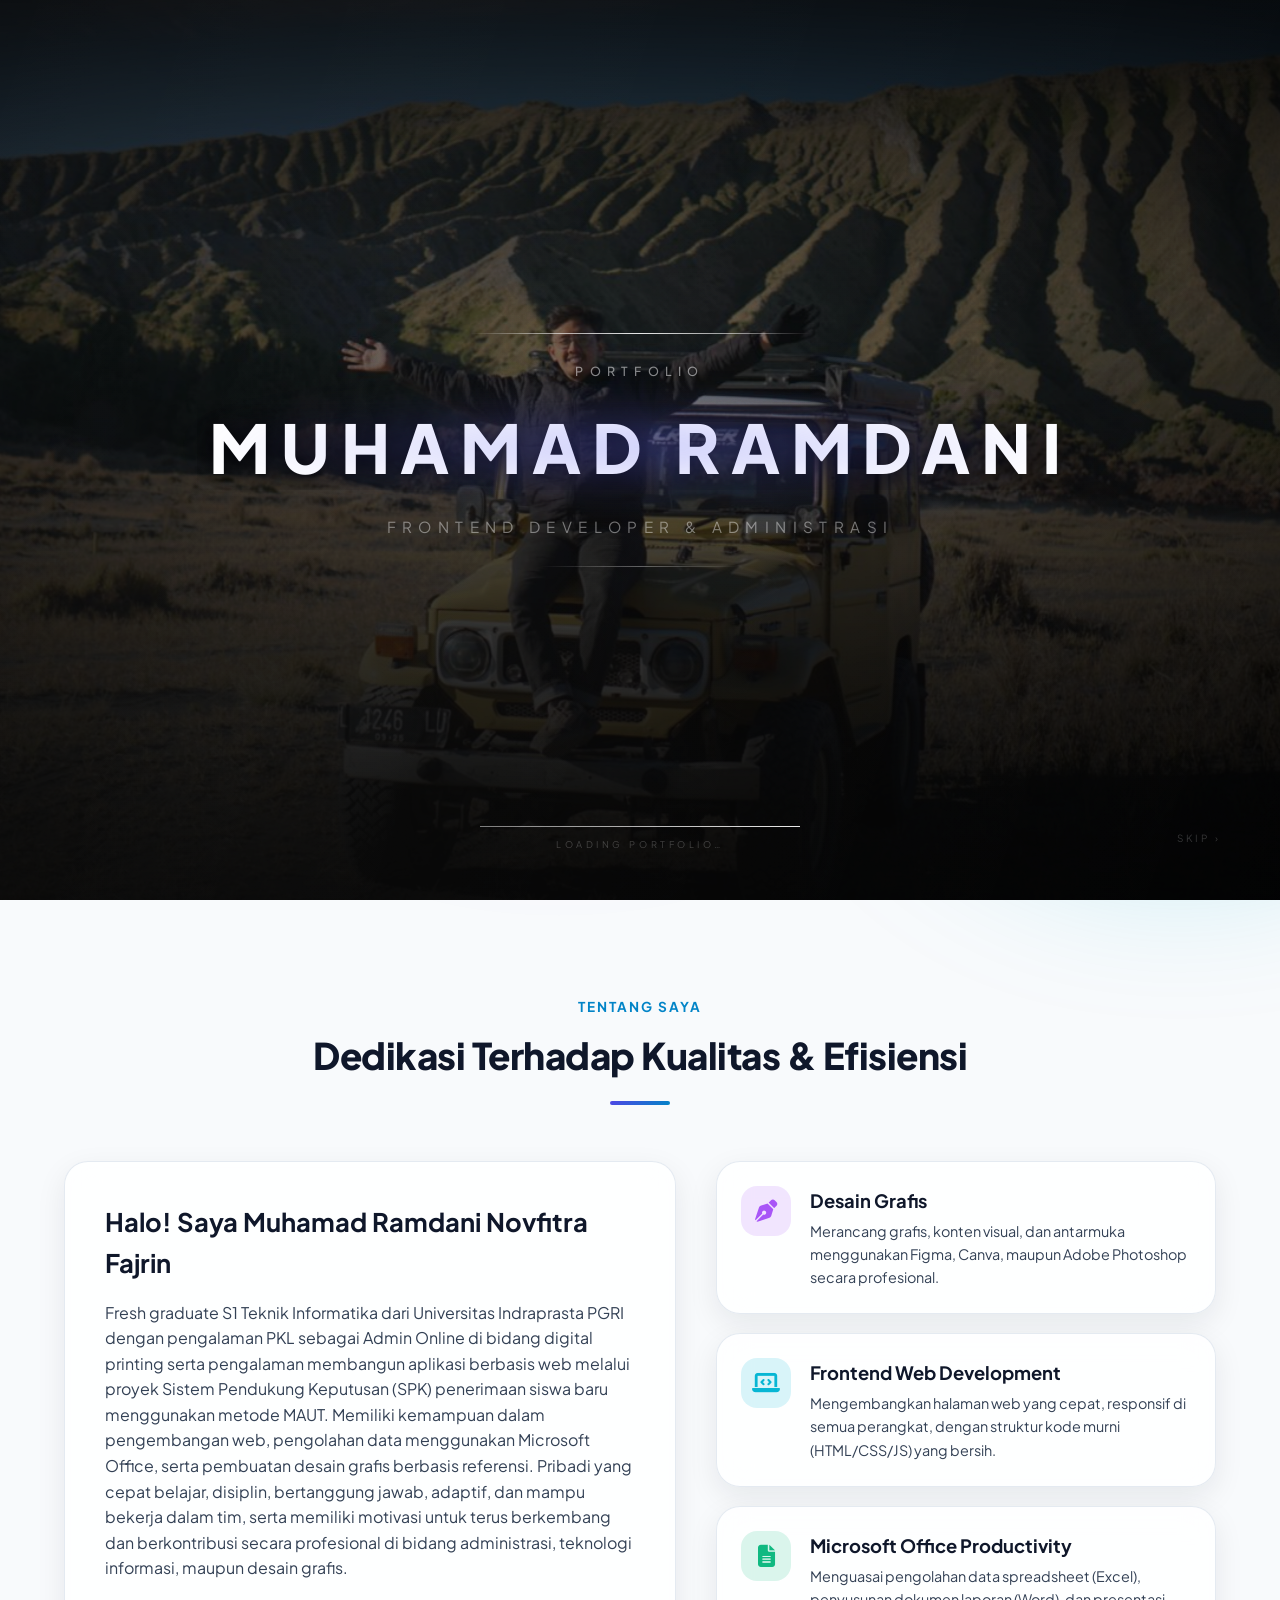
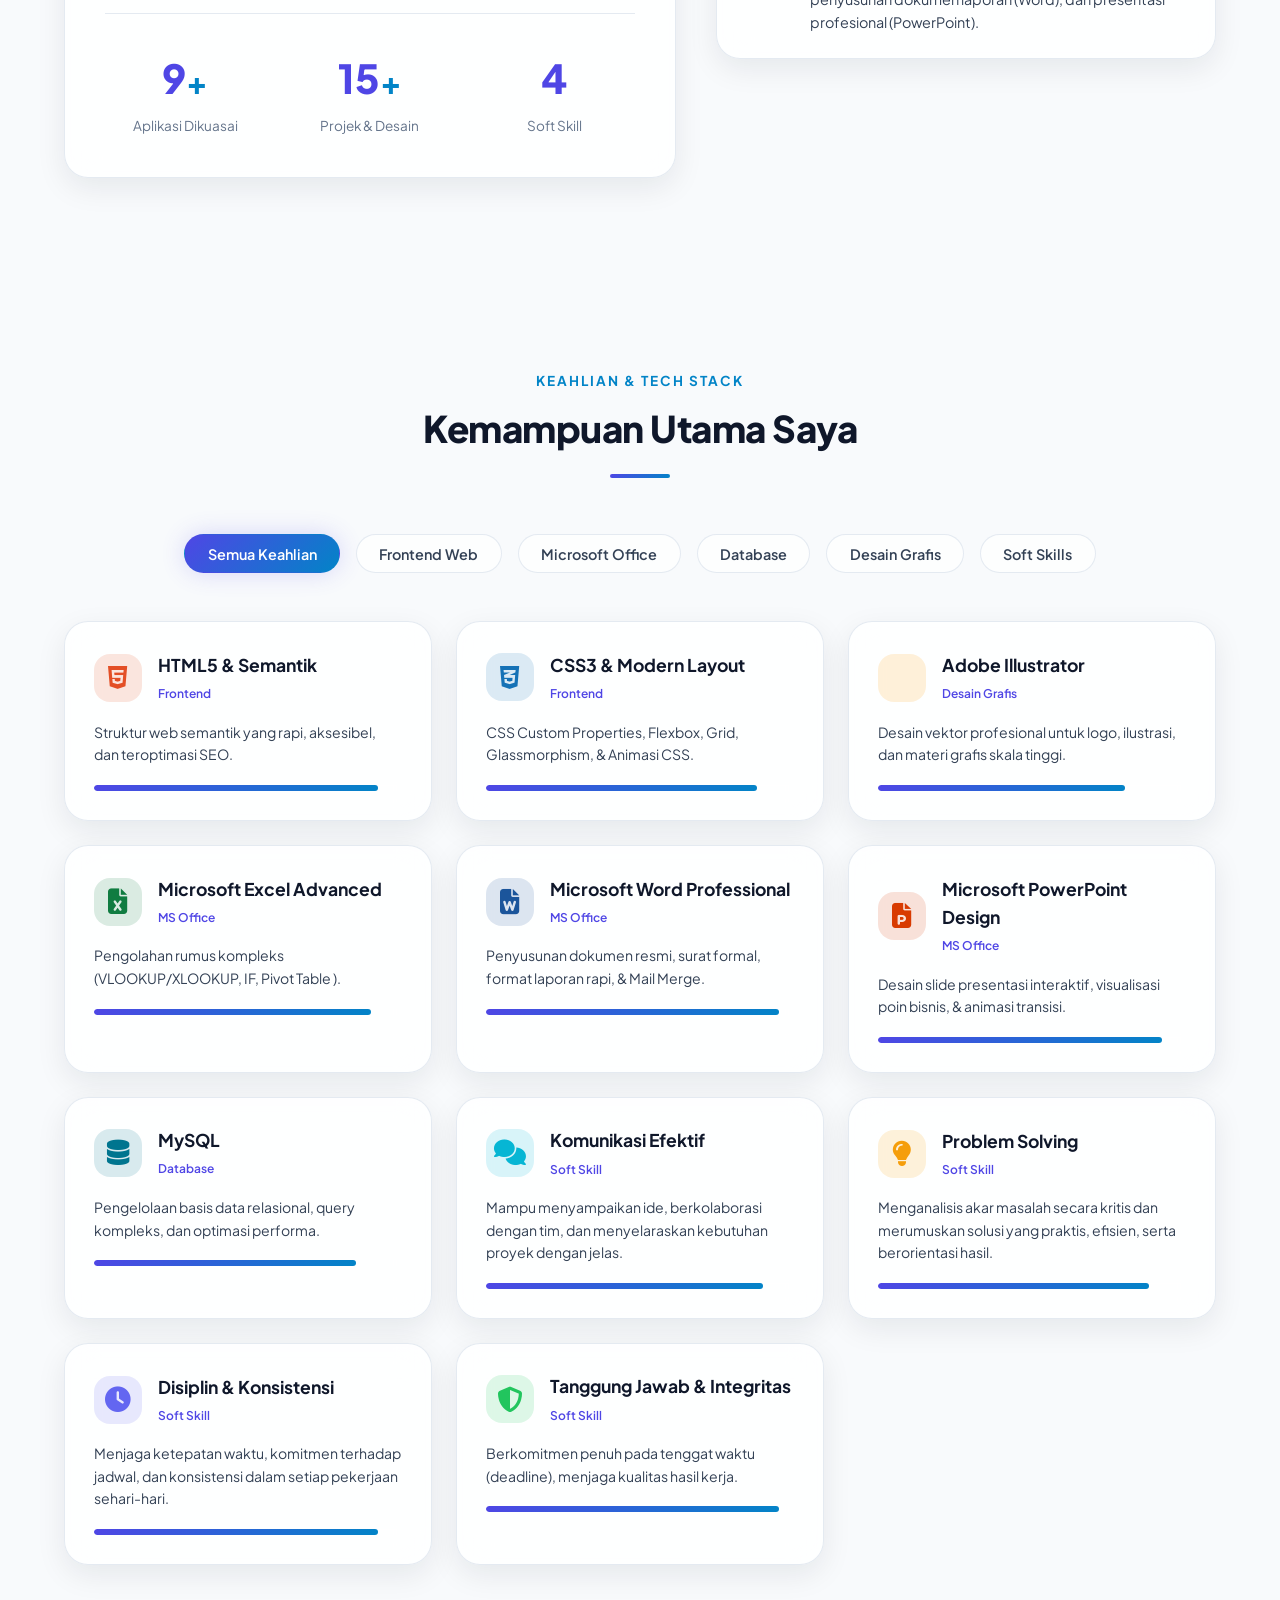
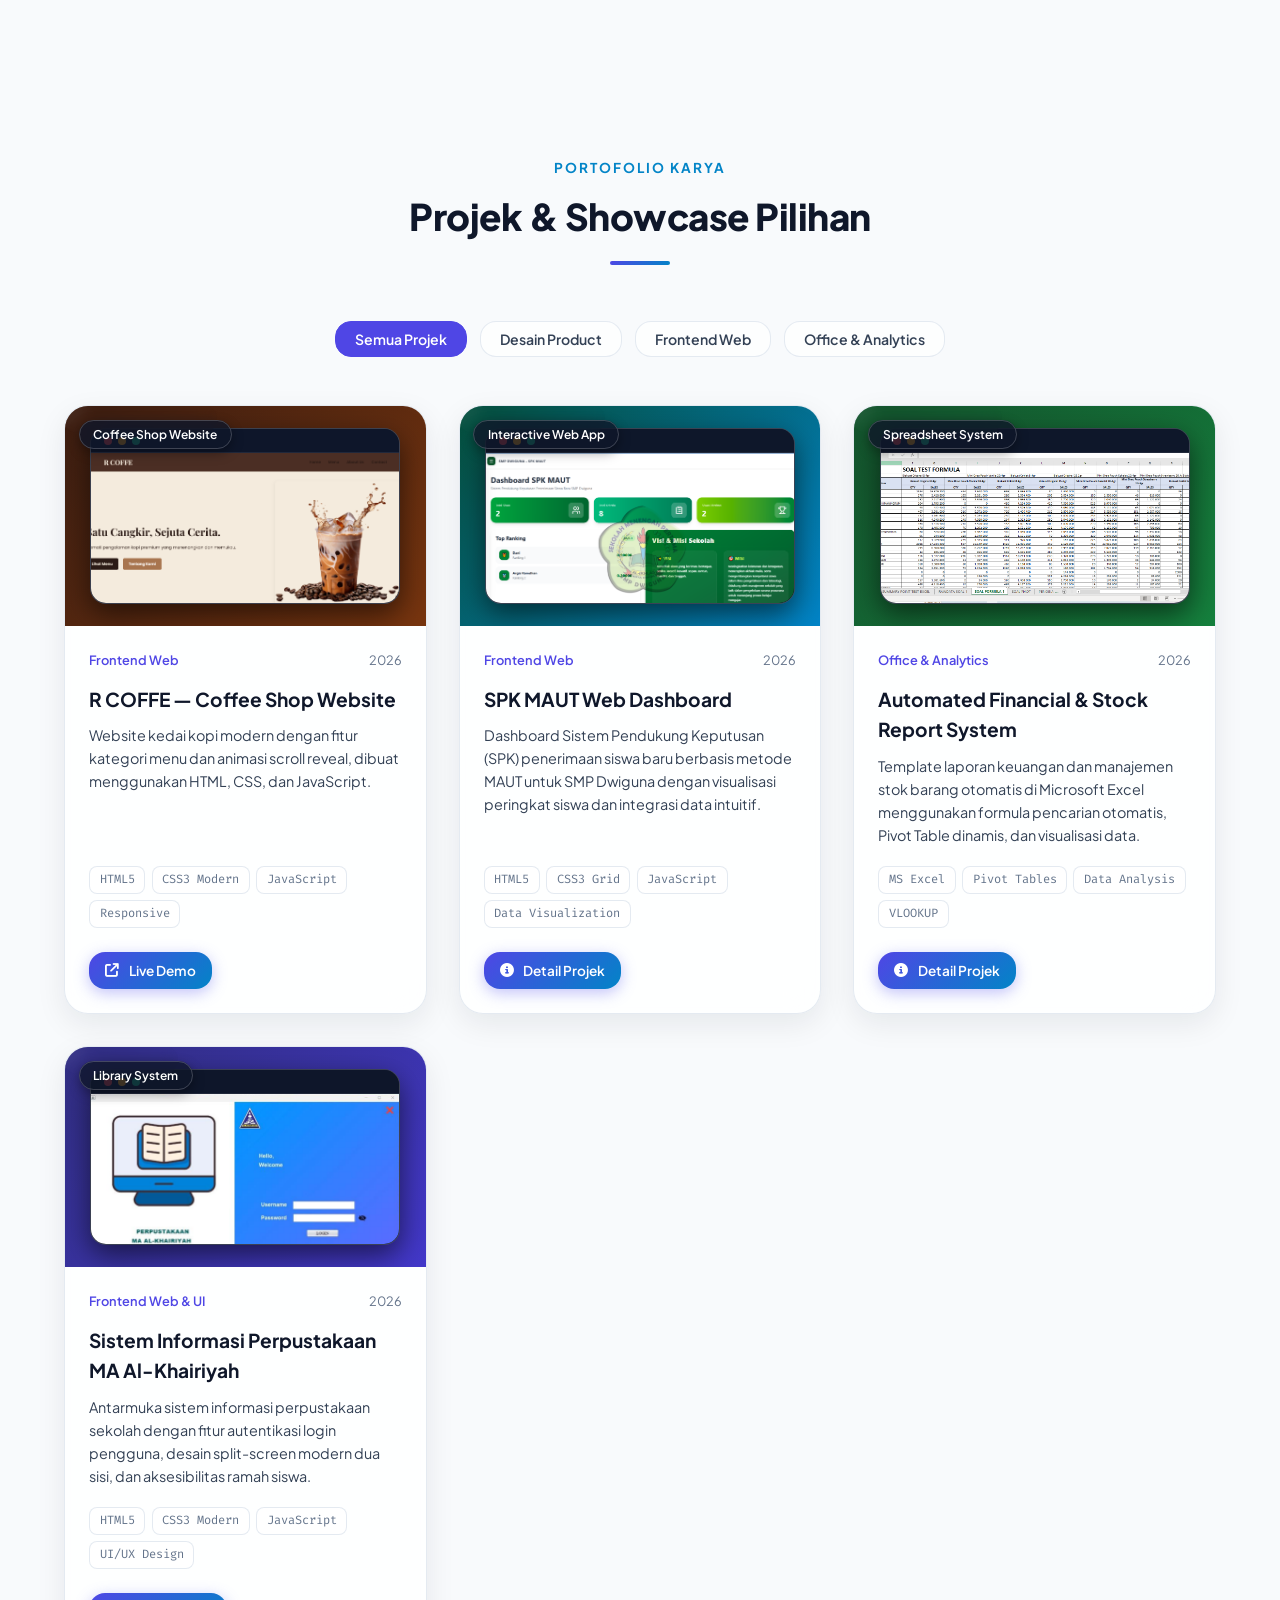
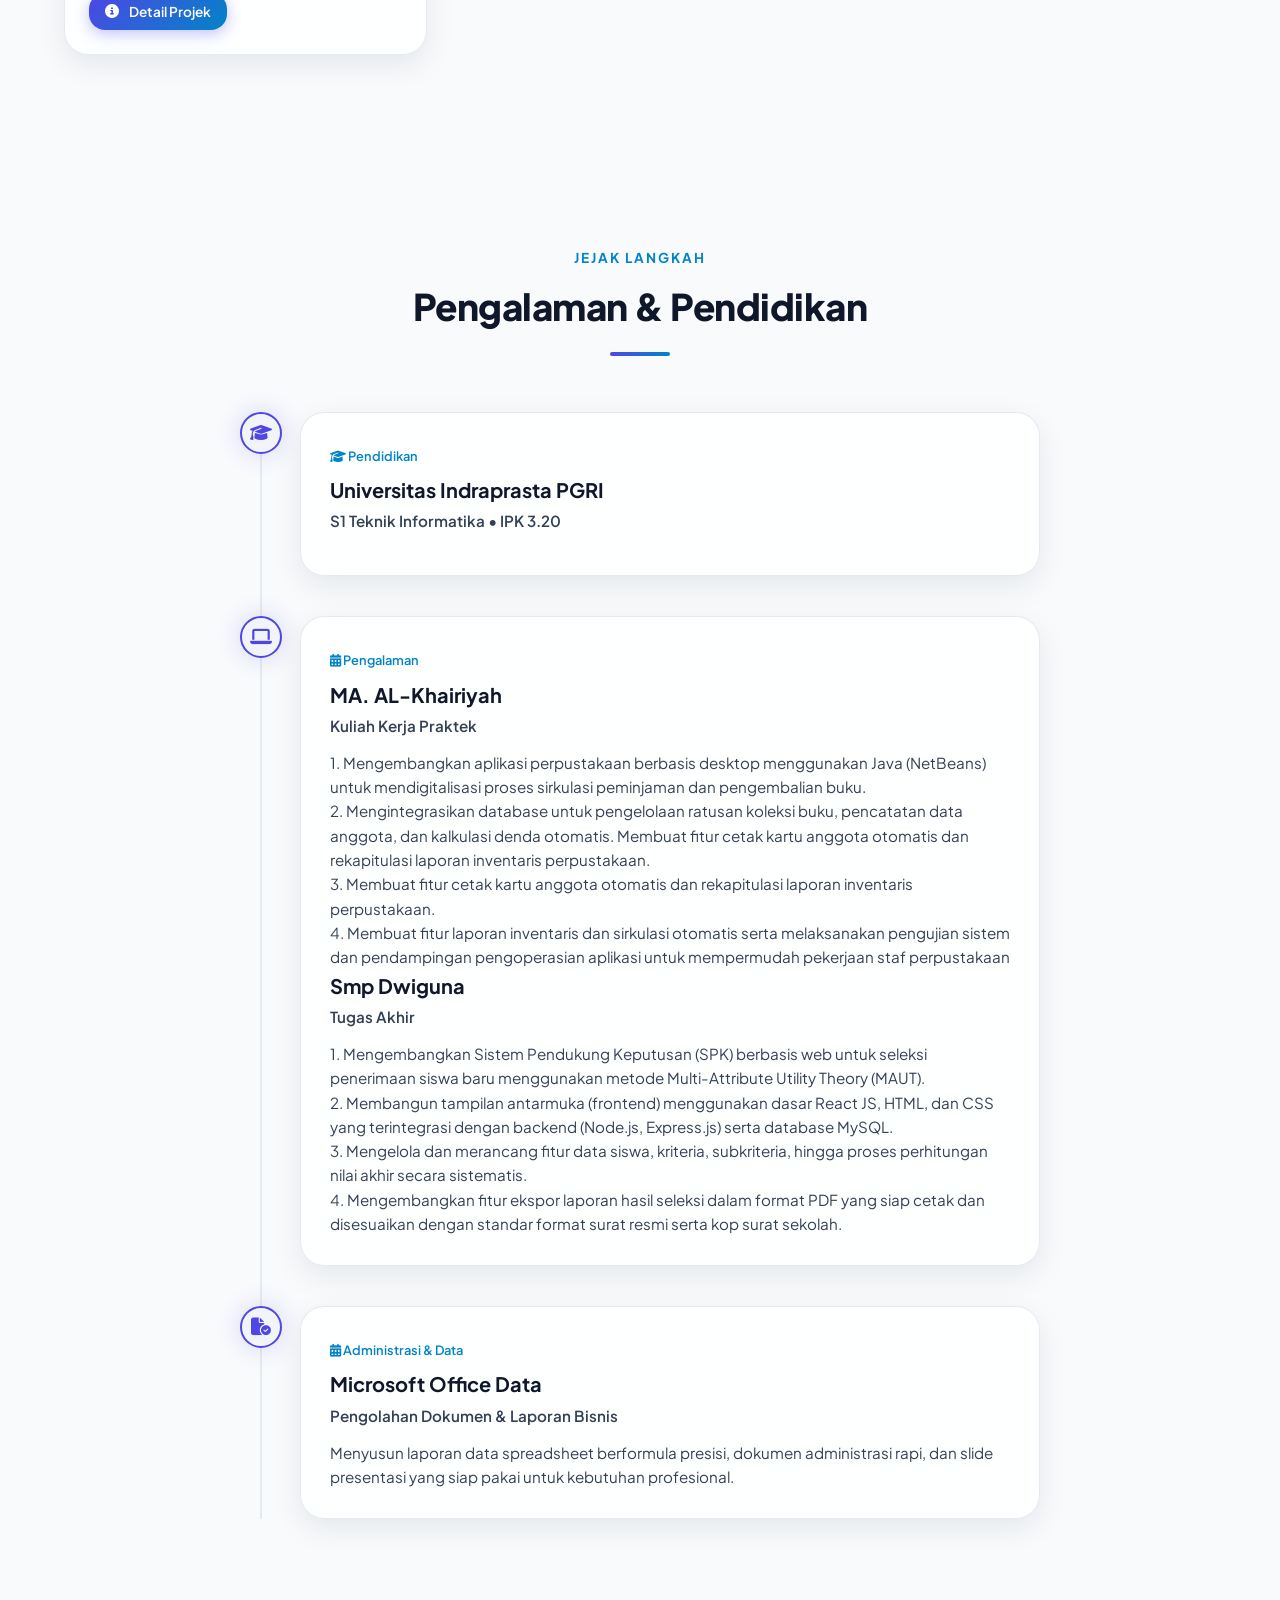
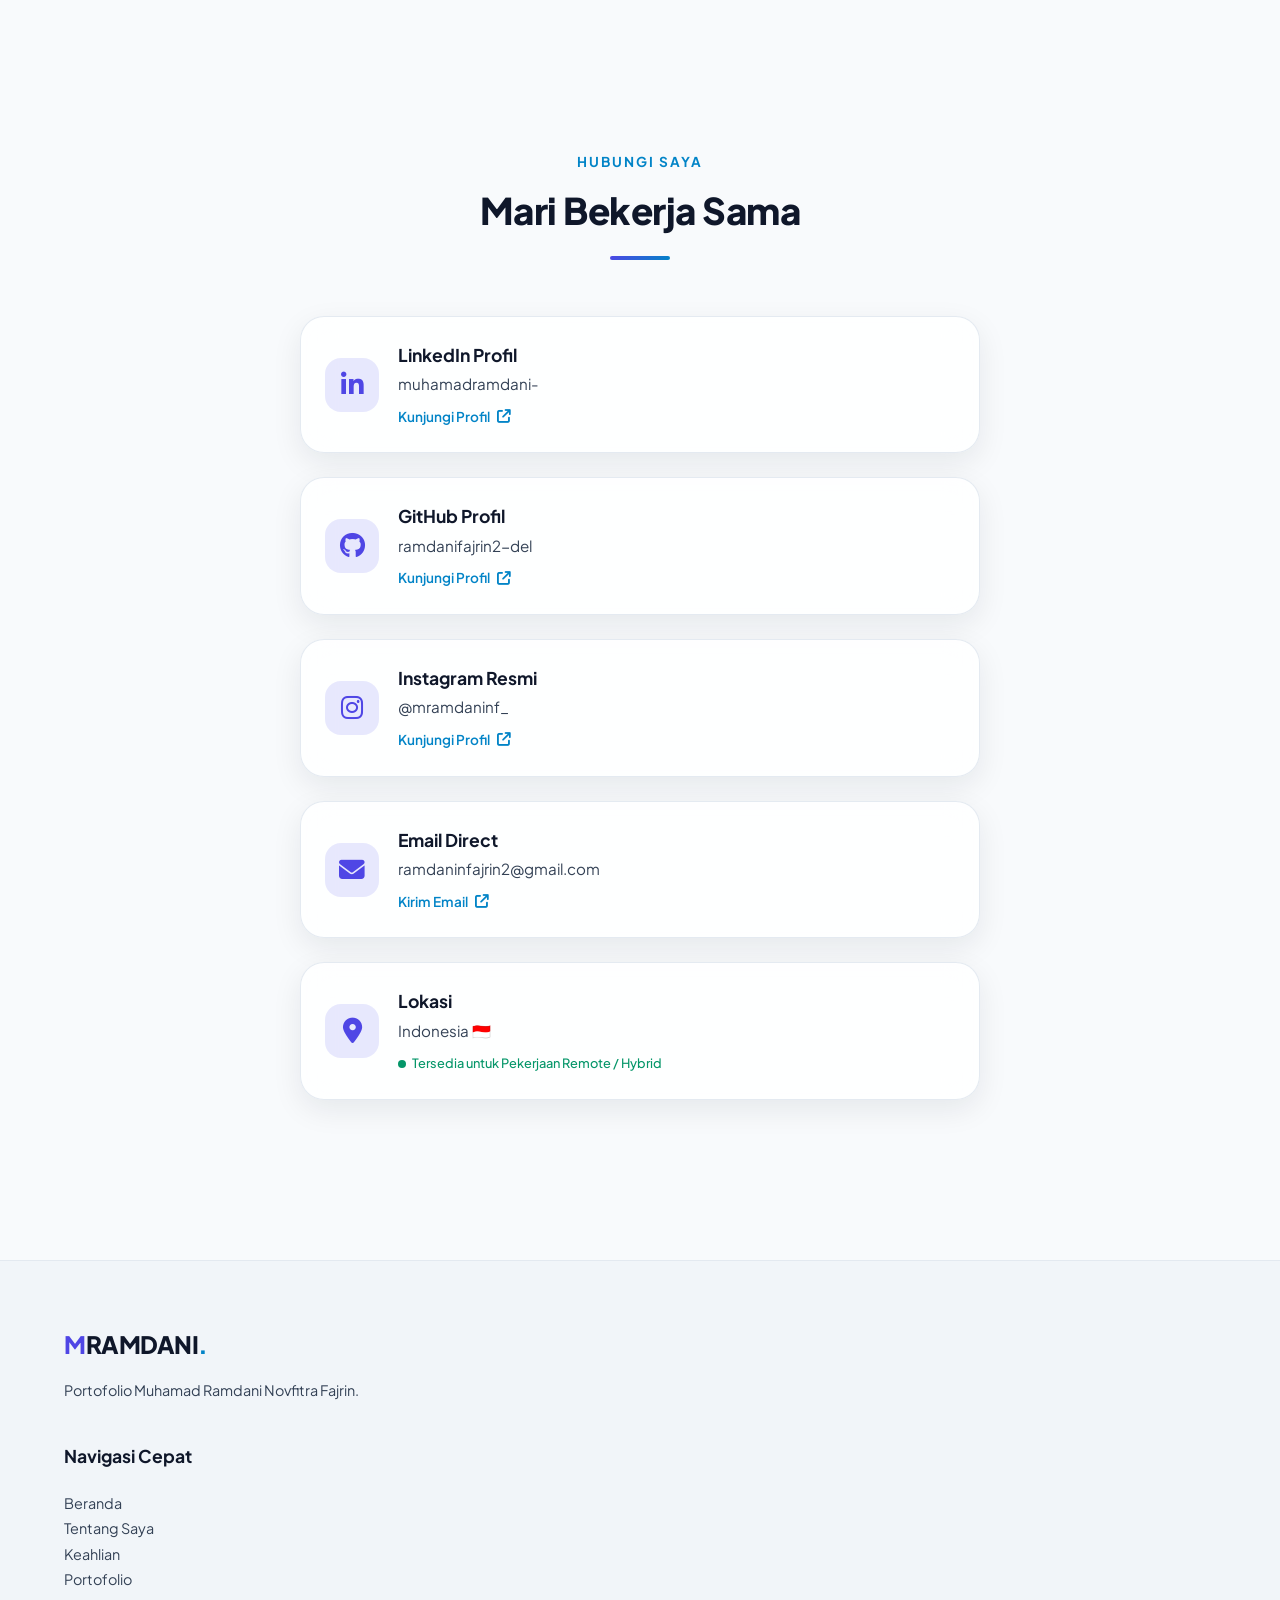
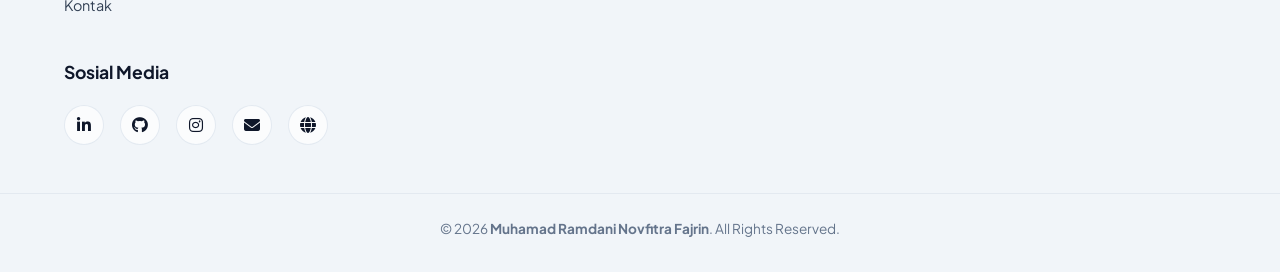
==== commit c77e0163: "Update portfolio" ====
--- a/index.html
+++ b/index.html
@@ -29,9 +29,473 @@
 
     <!-- Main Stylesheet -->
     <link rel="stylesheet" href="css/style.css">
+
+    <!-- Cinematic Intro Styles -->
+    <style>
+        /* ===================================================
+           FULL-SCREEN CINEMATIC INTRO  — v2 (fullscreen bg)
+           =================================================== */
+
+        /* ---- Wrapper ---- */
+        #cinematic-intro {
+            position: fixed;
+            inset: 0;
+            z-index: 99999;
+            overflow: hidden;
+            opacity: 1;
+            transition: opacity 1.1s cubic-bezier(0.4, 0, 0.2, 1);
+        }
+
+        #cinematic-intro.fade-out {
+            opacity: 0;
+            pointer-events: none;
+        }
+
+        #cinematic-intro.hidden {
+            display: none;
+        }
+
+        /* ---- Full-screen background image ---- */
+        .ci-bg {
+            position: absolute;
+            inset: 0;
+            width: 100%;
+            height: 100%;
+            object-fit: cover;
+            object-position: center 25%;
+            transform: scale(1.0);
+            opacity: 0;
+            transform-origin: center center;
+            transition: opacity 1.3s ease-out, transform 6.5s cubic-bezier(0.25, 0.46, 0.45, 0.94);
+            filter: brightness(0.62) saturate(0.95);
+            will-change: transform, opacity;
+        }
+
+        .ci-bg.active {
+            opacity: 1;
+            transform: scale(1.12);
+            /* Ken Burns Zoom In */
+        }
+
+        /* ---- Multi-layer dark overlay ---- */
+        /* Bottom gradient — darkens bottom third strongly */
+        .ci-overlay-bottom {
+            position: absolute;
+            inset: 0;
+            z-index: 1;
+            background: linear-gradient(to top,
+                    rgba(0, 0, 0, 0.92) 0%,
+                    rgba(0, 0, 0, 0.55) 35%,
+                    rgba(0, 0, 0, 0.15) 65%,
+                    transparent 100%);
+            pointer-events: none;
+        }
+
+        /* Center vignette — keeps edges dark, center slightly brighter */
+        .ci-overlay-vignette {
+            position: absolute;
+            inset: 0;
+            z-index: 1;
+            background: radial-gradient(ellipse 70% 60% at 50% 45%,
+                    transparent 0%,
+                    rgba(0, 0, 0, 0.60) 100%);
+            pointer-events: none;
+        }
+
+        /* Solid top strip for letterbox feel */
+        .ci-overlay-top {
+            position: absolute;
+            inset: 0;
+            z-index: 1;
+            background: linear-gradient(to bottom,
+                    rgba(0, 0, 0, 0.75) 0%,
+                    rgba(0, 0, 0, 0.30) 18%,
+                    transparent 38%);
+            pointer-events: none;
+        }
+
+        /* ---- Film grain ---- */
+        .ci-grain {
+            position: absolute;
+            inset: 0;
+            z-index: 2;
+            opacity: 0.055;
+            background-image: url("data:image/svg+xml,%3Csvg viewBox='0 0 256 256' xmlns='http://www.w3.org/2000/svg'%3E%3Cfilter id='n'%3E%3CfeTurbulence type='fractalNoise' baseFrequency='0.85' numOctaves='4' stitchTiles='stitch'/%3E%3C/filter%3E%3Crect width='100%25' height='100%25' filter='url(%23n)'/%3E%3C/svg%3E");
+            background-size: 180px 180px;
+            animation: ci-grain-shift 0.12s steps(1) infinite;
+            pointer-events: none;
+            mix-blend-mode: overlay;
+        }
+
+        @keyframes ci-grain-shift {
+            0% {
+                background-position: 0px 0px;
+            }
+
+            20% {
+                background-position: -45px 28px;
+            }
+
+            40% {
+                background-position: 55px -18px;
+            }
+
+            60% {
+                background-position: -28px -55px;
+            }
+
+            80% {
+                background-position: 38px 45px;
+            }
+
+            100% {
+                background-position: -12px 15px;
+            }
+        }
+
+        /* ---- Cinematic letterbox bars (widescreen feel) ---- */
+        .ci-bar {
+            position: absolute;
+            left: 0;
+            width: 100%;
+            background: #000;
+            z-index: 5;
+            transition: height 1.1s cubic-bezier(0.77, 0, 0.175, 1);
+        }
+
+        .ci-bar-top {
+            top: 0;
+            height: 90px;
+        }
+
+        .ci-bar-bottom {
+            bottom: 0;
+            height: 90px;
+        }
+
+        #cinematic-intro.bars-open .ci-bar {
+            height: 0;
+        }
+
+        /* ---- Horizontal light flare sweep ---- */
+        .ci-flare {
+            position: absolute;
+            inset: 0;
+            z-index: 2;
+            background: linear-gradient(108deg,
+                    transparent 0%,
+                    rgba(255, 255, 255, 0.04) 50%,
+                    transparent 100%);
+            background-size: 220% 100%;
+            background-position: -110% 0;
+            animation: ci-flare-sweep 5s ease-in-out infinite;
+            pointer-events: none;
+        }
+
+        @keyframes ci-flare-sweep {
+            0% {
+                background-position: -110% 0;
+            }
+
+            100% {
+                background-position: 210% 0;
+            }
+        }
+
+        /* ---- Center content block ---- */
+        .ci-content {
+            position: absolute;
+            inset: 0;
+            z-index: 4;
+            display: flex;
+            flex-direction: column;
+            align-items: center;
+            justify-content: center;
+            gap: 0;
+            pointer-events: none;
+        }
+
+        /* ---- Eye-line separator (thin gold/white line) ---- */
+        .ci-eyeline {
+            width: 0;
+            height: 1px;
+            background: linear-gradient(90deg,
+                    transparent,
+                    rgba(255, 255, 255, 0.5) 20%,
+                    rgba(255, 255, 255, 0.9) 50%,
+                    rgba(255, 255, 255, 0.5) 80%,
+                    transparent);
+            margin-bottom: 28px;
+            transition: width 0.9s cubic-bezier(0.4, 0, 0.2, 1);
+        }
+
+        .ci-eyeline.expand {
+            width: clamp(120px, 28vw, 340px);
+        }
+
+        /* ---- Pre-title label ---- */
+        .ci-pretitle {
+            font-family: 'Plus Jakarta Sans', sans-serif;
+            font-size: clamp(0.55rem, 1.4vw, 0.78rem);
+            font-weight: 500;
+            letter-spacing: 0.5em;
+            text-transform: uppercase;
+            color: rgba(255, 255, 255, 0.5);
+            margin-bottom: 18px;
+            opacity: 0;
+            transform: translateY(6px);
+            transition: opacity 0.7s ease, transform 0.7s ease;
+        }
+
+        .ci-pretitle.reveal {
+            opacity: 1;
+            transform: translateY(0);
+        }
+
+        /* ---- Main name block (Horizontal Single Line) ---- */
+        .ci-name-container {
+            display: flex;
+            align-items: center;
+            justify-content: center;
+            width: 100%;
+            max-width: 96vw;
+            margin: 4px 0;
+            padding: 0 16px;
+            box-sizing: border-box;
+            position: relative;
+        }
+
+        .ci-name-wrapper {
+            position: relative;
+            display: inline-block;
+            white-space: nowrap;
+            overflow: visible;
+        }
+
+        .ci-name {
+            display: inline-block;
+            white-space: nowrap;
+            /* Force single line - NEVER wrap */
+            margin: 0;
+            padding: 4px 12px;
+            font-family: 'Plus Jakarta Sans', sans-serif;
+            font-weight: 800;
+            text-transform: uppercase;
+            color: #ffffff;
+            font-size: clamp(1.5rem, 5.8vw, 4.2rem);
+            letter-spacing: clamp(0.05em, 1.2vw, 0.16em);
+            line-height: 1.15;
+            text-align: center;
+            text-shadow: 0 4px 20px rgba(0, 0, 0, 0.95), 0 0 40px rgba(0, 0, 0, 0.7);
+
+            /* Text Reveal Animation: smoothly reveals from left to right */
+            clip-path: inset(0 100% 0 0);
+            opacity: 0;
+            transform: translateX(-16px);
+            transition:
+                clip-path 1.35s cubic-bezier(0.16, 1, 0.3, 1),
+                opacity 0.6s ease-out,
+                transform 1.35s cubic-bezier(0.16, 1, 0.3, 1);
+            will-change: clip-path, opacity, transform;
+        }
+
+        .ci-name.revealed {
+            clip-path: inset(0 0% 0 0);
+            opacity: 1;
+            transform: translateX(0);
+        }
+
+        .ci-name-glow {
+            position: absolute;
+            inset: -10px -20px;
+            background: radial-gradient(ellipse at center, rgba(99, 102, 241, 0.35) 0%, transparent 70%);
+            opacity: 0;
+            filter: blur(16px);
+            pointer-events: none;
+            transition: opacity 1s ease 0.5s;
+        }
+
+        .ci-name-glow.active {
+            opacity: 1;
+        }
+
+        /* ---- Subtitle / tagline ---- */
+        .ci-subtitle {
+            font-family: 'Plus Jakarta Sans', sans-serif;
+            font-size: clamp(0.65rem, 1.6vw, 0.95rem);
+            font-weight: 400;
+            letter-spacing: 0.42em;
+            text-transform: uppercase;
+            color: rgba(255, 255, 255, 0.42);
+            margin-top: 22px;
+            opacity: 0;
+            transform: translateY(8px);
+            transition: opacity 0.8s ease, transform 0.8s ease;
+        }
+
+        .ci-subtitle.reveal {
+            opacity: 1;
+            transform: translateY(0);
+        }
+
+        /* ---- Bottom eyeline ---- */
+        .ci-eyeline-bottom {
+            width: 0;
+            height: 1px;
+            background: linear-gradient(90deg,
+                    transparent,
+                    rgba(255, 255, 255, 0.35) 50%,
+                    transparent);
+            margin-top: 26px;
+            transition: width 0.9s cubic-bezier(0.4, 0, 0.2, 1) 0.2s;
+        }
+
+        .ci-eyeline-bottom.expand {
+            width: clamp(80px, 18vw, 200px);
+        }
+
+        /* ---- Progress bar (bottom strip) ---- */
+        .ci-progress {
+            position: absolute;
+            bottom: 48px;
+            left: 0;
+            right: 0;
+            z-index: 5;
+            display: flex;
+            flex-direction: column;
+            align-items: center;
+            gap: 10px;
+            opacity: 0;
+            transition: opacity 0.6s ease;
+        }
+
+        .ci-progress.visible {
+            opacity: 1;
+        }
+
+        .ci-progress-track {
+            width: clamp(160px, 30vw, 320px);
+            height: 1px;
+            background: rgba(255, 255, 255, 0.12);
+            position: relative;
+            overflow: hidden;
+        }
+
+        .ci-progress-fill {
+            position: absolute;
+            left: 0;
+            top: 0;
+            height: 100%;
+            width: 0%;
+            background: linear-gradient(90deg, rgba(255, 255, 255, 0.4), rgba(255, 255, 255, 0.9));
+            transition: width 5.8s cubic-bezier(0.4, 0, 0.2, 1);
+        }
+
+        .ci-progress-fill.run {
+            width: 100%;
+        }
+
+        .ci-progress-label {
+            font-family: 'Plus Jakarta Sans', sans-serif;
+            font-size: 0.58rem;
+            letter-spacing: 0.38em;
+            color: rgba(255, 255, 255, 0.22);
+            text-transform: uppercase;
+        }
+
+        /* ---- Skip hint (appears after 2s) ---- */
+        .ci-skip {
+            position: absolute;
+            bottom: 48px;
+            right: clamp(20px, 4vw, 60px);
+            z-index: 6;
+            font-family: 'Plus Jakarta Sans', sans-serif;
+            font-size: 0.62rem;
+            letter-spacing: 0.3em;
+            color: rgba(255, 255, 255, 0.2);
+            text-transform: uppercase;
+            opacity: 0;
+            cursor: pointer;
+            pointer-events: auto;
+            border: none;
+            background: none;
+            padding: 8px;
+            transition: opacity 0.7s ease, color 0.2s ease;
+        }
+
+        .ci-skip.visible {
+            opacity: 1;
+        }
+
+        .ci-skip:hover {
+            color: rgba(255, 255, 255, 0.55);
+        }
+    </style>
 </head>
 
 <body>
+
+    <!-- ===== CINEMATIC INTRO — FULLSCREEN v2 ===== -->
+    <div id="cinematic-intro" role="presentation" aria-hidden="true">
+
+        <!-- Full-screen background photo -->
+        <img id="ciBg" class="ci-bg" src="img/cinematic.jpg" alt="" draggable="false" fetchpriority="high">
+
+        <!-- Dark overlay layers -->
+        <div class="ci-overlay-bottom"></div>
+        <div class="ci-overlay-vignette"></div>
+        <div class="ci-overlay-top"></div>
+
+        <!-- Film grain texture -->
+        <div class="ci-grain"></div>
+
+        <!-- Lens flare sweep -->
+        <div class="ci-flare"></div>
+
+        <!-- Letterbox widescreen bars -->
+        <div class="ci-bar ci-bar-top"></div>
+        <div class="ci-bar ci-bar-bottom"></div>
+
+        <!-- ---- Centered text content ---- -->
+        <div class="ci-content">
+
+            <!-- Top thin line -->
+            <div class="ci-eyeline" id="ciEyeline"></div>
+
+            <!-- Pre-title label -->
+            <p class="ci-pretitle" id="ciPretitle">Portfolio</p>
+
+            <!-- Main Name: Single line, horizontal reveal -->
+            <div class="ci-name-container" aria-label="Muhamad Ramdani">
+                <div class="ci-name-wrapper">
+                    <h1 class="ci-name" id="ciName">Muhamad Ramdani</h1>
+                    <div class="ci-name-glow" id="ciNameGlow"></div>
+                </div>
+            </div>
+
+            <!-- Tagline / subtitle -->
+            <p class="ci-subtitle" id="ciSubtitle">
+                Frontend Developer &amp;&nbsp;Administrasi
+            </p>
+
+            <!-- Bottom thin line -->
+            <div class="ci-eyeline-bottom" id="ciEyelineBottom"></div>
+
+        </div>
+
+        <!-- Progress bar (bottom center) -->
+        <div class="ci-progress" id="ciProgress">
+            <div class="ci-progress-track">
+                <div class="ci-progress-fill" id="ciProgressFill"></div>
+            </div>
+            <span class="ci-progress-label">Loading&nbsp;Portfolio&hellip;</span>
+        </div>
+
+        <!-- Skip button -->
+        <button class="ci-skip" id="ciSkip" aria-label="Skip intro">Skip &rsaquo;</button>
+
+    </div>
+    <!-- ===== END CINEMATIC INTRO ===== -->
     <!-- Background Ambient Light Spheres -->
     <div class="ambient-glow glow-1"></div>
     <div class="ambient-glow glow-2"></div>
@@ -503,6 +967,46 @@
 
                 <!-- Projects Grid -->
                 <div class="projects-grid">
+                    <!-- Project Item 1: R COFFE -->
+                    <div class="project-card glass-card" data-category="web design" data-reveal="up">
+                        <a href="https://ramdanifajrin2-del.github.io/R-Coffe/" target="_blank" rel="noopener noreferrer" class="project-preview preview-coffee"
+                            aria-label="Lihat Live Demo R COFFE — Coffee Shop Website">
+                            <div class="preview-overlay">
+                                <span class="preview-badge">Coffee Shop Website</span>
+                            </div>
+                            <div class="preview-mockup">
+                                <div class="mockup-header">
+                                    <span></span><span></span><span></span>
+                                </div>
+                                <div class="mockup-screen">
+                                    <img src="img/R coffe.jpg" alt="Preview R COFFE — Coffee Shop Website" loading="lazy">
+                                </div>
+                            </div>
+                        </a>
+
+                        <div class="project-body">
+                            <div class="project-meta">
+                                <span class="category-tag">Frontend Web</span>
+                                <span class="date-tag">2026</span>
+                            </div>
+                            <h3 class="project-title">R COFFE — Coffee Shop Website</h3>
+                            <p class="project-excerpt">
+                                Website kedai kopi modern dengan fitur kategori menu dan animasi scroll reveal, dibuat menggunakan HTML, CSS, dan JavaScript.
+                            </p>
+                            <div class="project-tech">
+                                <span>HTML5</span>
+                                <span>CSS3 Modern</span>
+                                <span>JavaScript</span>
+                                <span>Responsive</span>
+                            </div>
+                            <div class="project-actions">
+                                <a href="https://ramdanifajrin2-del.github.io/R-Coffe/" target="_blank" rel="noopener noreferrer" class="btn btn-sm btn-primary">
+                                    <i class="fa-solid fa-arrow-up-right-from-square"></i> Live Demo
+                                </a>
+                            </div>
+                        </div>
+                    </div>
+
                     <!-- Project Item 2 -->
                     <div class="project-card glass-card" data-category="web" data-reveal="up">
                         <a href="detail-analytics.html" class="project-preview preview-web"
@@ -908,6 +1412,117 @@
 
     <!-- Main JavaScript File -->
     <script src="js/app.js"></script>
+
+    <!-- Cinematic Intro Script v2 (fullscreen) -->
+    <script>
+        (function () {
+            'use strict';
+
+            var intro = document.getElementById('cinematic-intro');
+            if (!intro) return;
+
+            var bg = document.getElementById('ciBg');
+            var eyeline = document.getElementById('ciEyeline');
+            var pretitle = document.getElementById('ciPretitle');
+            var nameEl = document.getElementById('ciName');
+            var nameGlow = document.getElementById('ciNameGlow');
+            var subtitle = document.getElementById('ciSubtitle');
+            var eyelineBottom = document.getElementById('ciEyelineBottom');
+            var progress = document.getElementById('ciProgress');
+            var progressFill = document.getElementById('ciProgressFill');
+            var skipBtn = document.getElementById('ciSkip');
+
+            // Prevent body and document scrolling while intro is running
+            document.body.style.overflow = 'hidden';
+            document.documentElement.style.overflow = 'hidden';
+
+            var dismissed = false;
+
+            function after(ms, fn) {
+                return setTimeout(function () {
+                    if (!dismissed) fn();
+                }, ms);
+            }
+
+            function dismissIntro() {
+                if (dismissed) return;
+                dismissed = true;
+
+                intro.classList.add('fade-out');
+
+                setTimeout(function () {
+                    intro.classList.add('hidden');
+                    intro.style.display = 'none';
+
+                    // Restore page scrolling smoothly
+                    document.body.style.overflow = '';
+                    document.documentElement.style.overflow = '';
+                }, 900);
+            }
+
+            // Allow skipping via button, overlay click, or Escape key
+            if (skipBtn) {
+                skipBtn.addEventListener('click', function (e) {
+                    e.stopPropagation();
+                    dismissIntro();
+                });
+            }
+
+            intro.addEventListener('click', function () {
+                dismissIntro();
+            });
+
+            document.addEventListener('keydown', function (e) {
+                if (e.key === 'Escape') dismissIntro();
+            });
+
+            /* ==================================================
+               ANIMATION SEQUENCE:
+               1. t=40ms   : Bars open, background photo fades in & zooms in
+               2. t=450ms  : Eyeline expands & "PORTFOLIO" pretitle fades in
+               3. t=900ms  : Name "Muhamad Ramdani" reveals from left to right
+               4. t=1800ms : Subtitle & bottom eyeline reveal
+               5. t=2100ms : Progress bar fills & skip button fades in
+               6. t=4600ms : Complete & fade out intro, restore scrolling
+               ================================================== */
+
+            after(40, function () {
+                intro.classList.add('bars-open');
+                if (bg) bg.classList.add('active');
+            });
+
+            after(450, function () {
+                if (eyeline) eyeline.classList.add('expand');
+                if (pretitle) pretitle.classList.add('reveal');
+            });
+
+            after(900, function () {
+                if (nameEl) nameEl.classList.add('revealed');
+                if (nameGlow) nameGlow.classList.add('active');
+            });
+
+            after(1800, function () {
+                if (subtitle) subtitle.classList.add('reveal');
+                if (eyelineBottom) eyelineBottom.classList.add('expand');
+            });
+
+            after(2100, function () {
+                if (progress) progress.classList.add('visible');
+                if (progressFill) progressFill.classList.add('run');
+                if (skipBtn) skipBtn.classList.add('visible');
+            });
+
+            // Intro finishes at t=4600ms, smoothly fades out & restores page scrolling
+            after(4600, function () {
+                dismissIntro();
+            });
+
+            // Safety fallback: ensure scrolling is ALWAYS restored even if anything interrupts
+            setTimeout(function () {
+                if (!dismissed) dismissIntro();
+            }, 7000);
+        })();
+    </script>
 </body>
 
 </html>
--- a/css/style.css
+++ b/css/style.css
@@ -1130,6 +1130,10 @@
 
 .preview-landing {
     background: linear-gradient(135deg, #312e81 0%, #4338ca 100%);
+}
+
+.preview-coffee {
+    background: linear-gradient(135deg, #3b1d11 0%, #78350f 100%);
 }
 
 .preview-overlay {
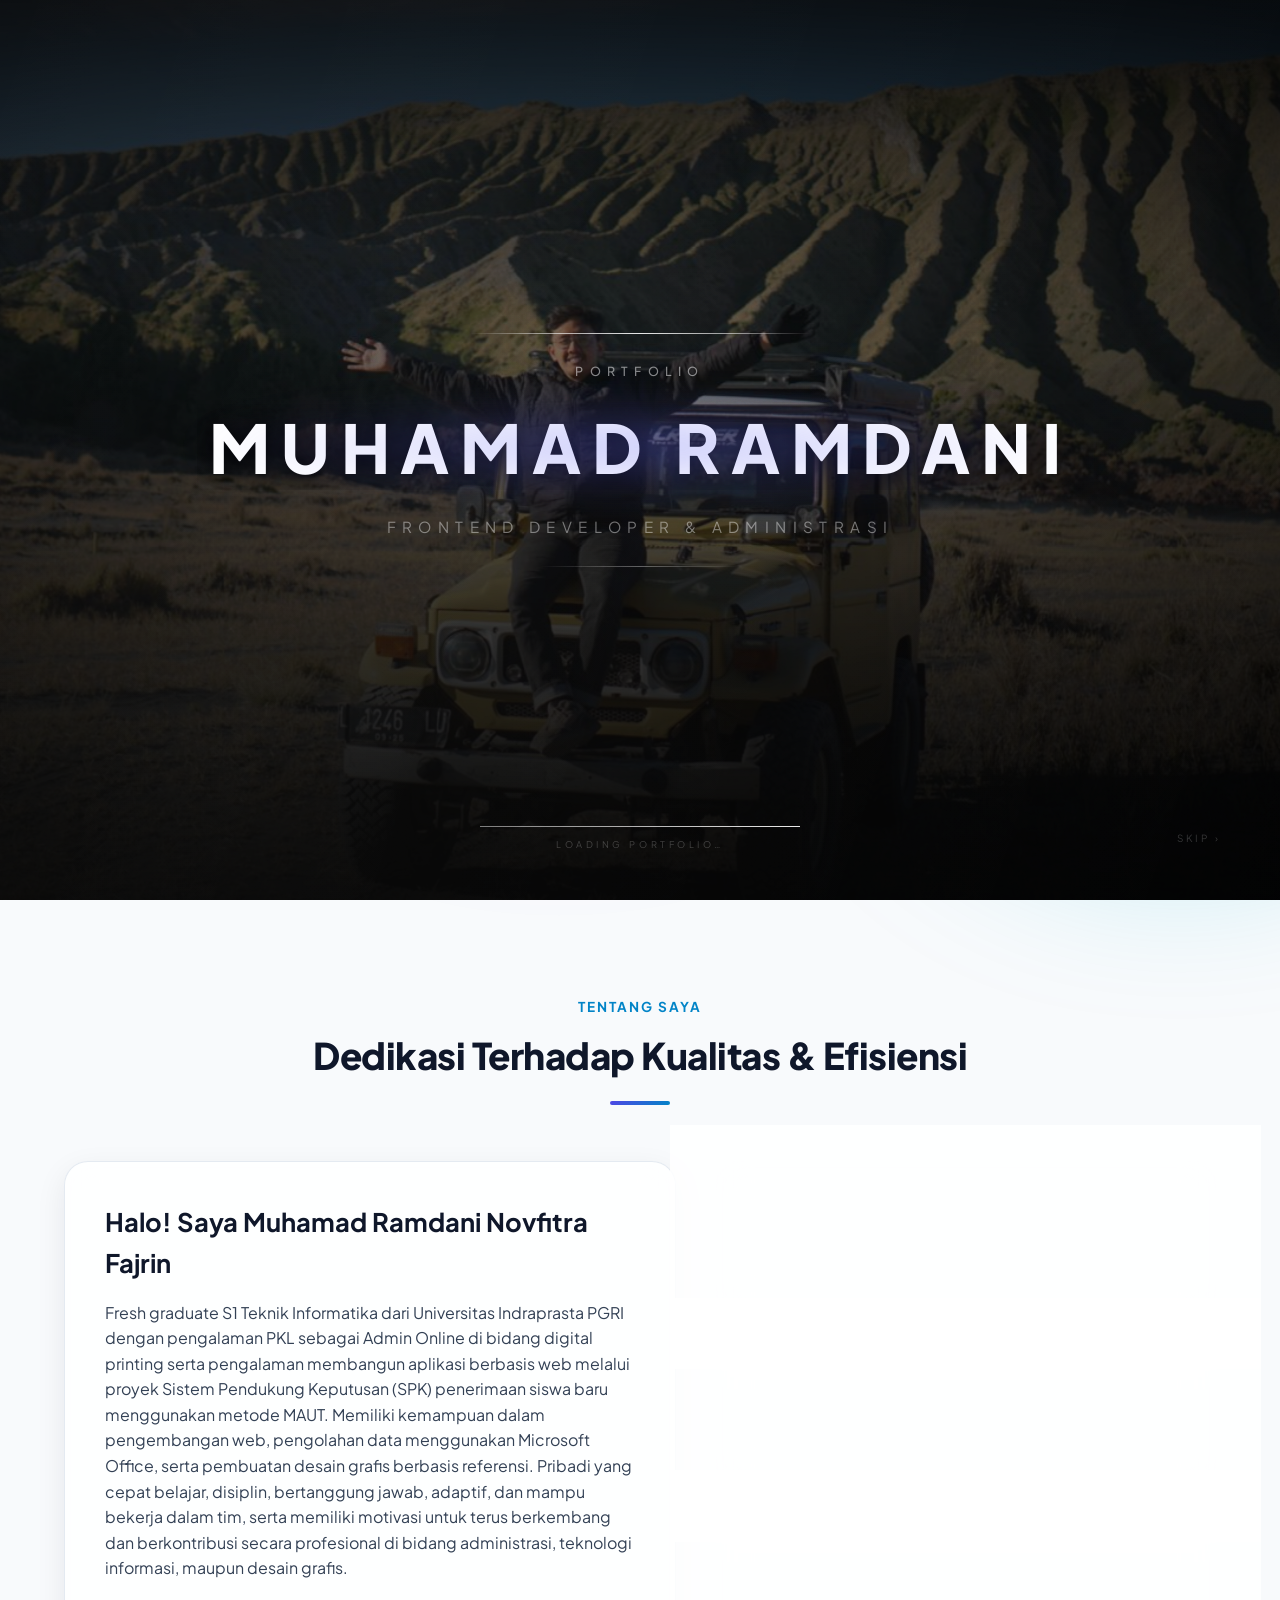
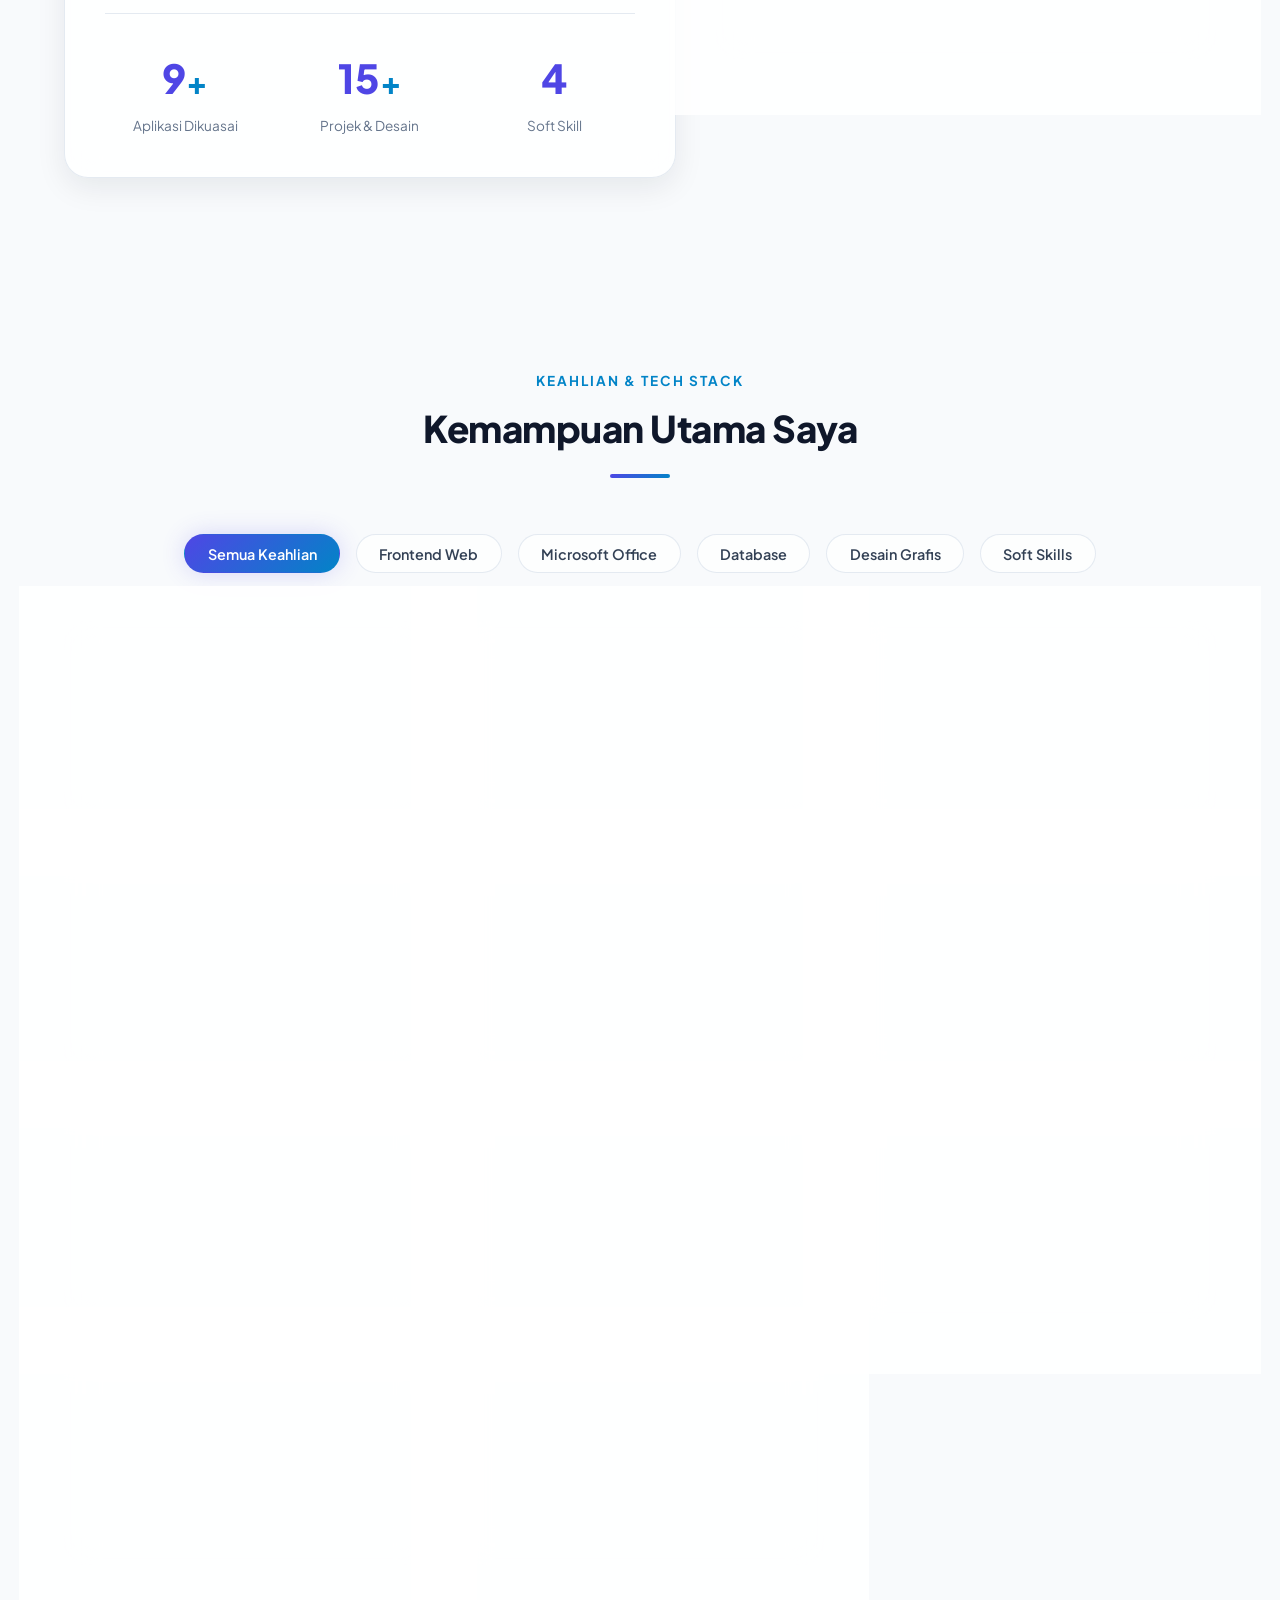
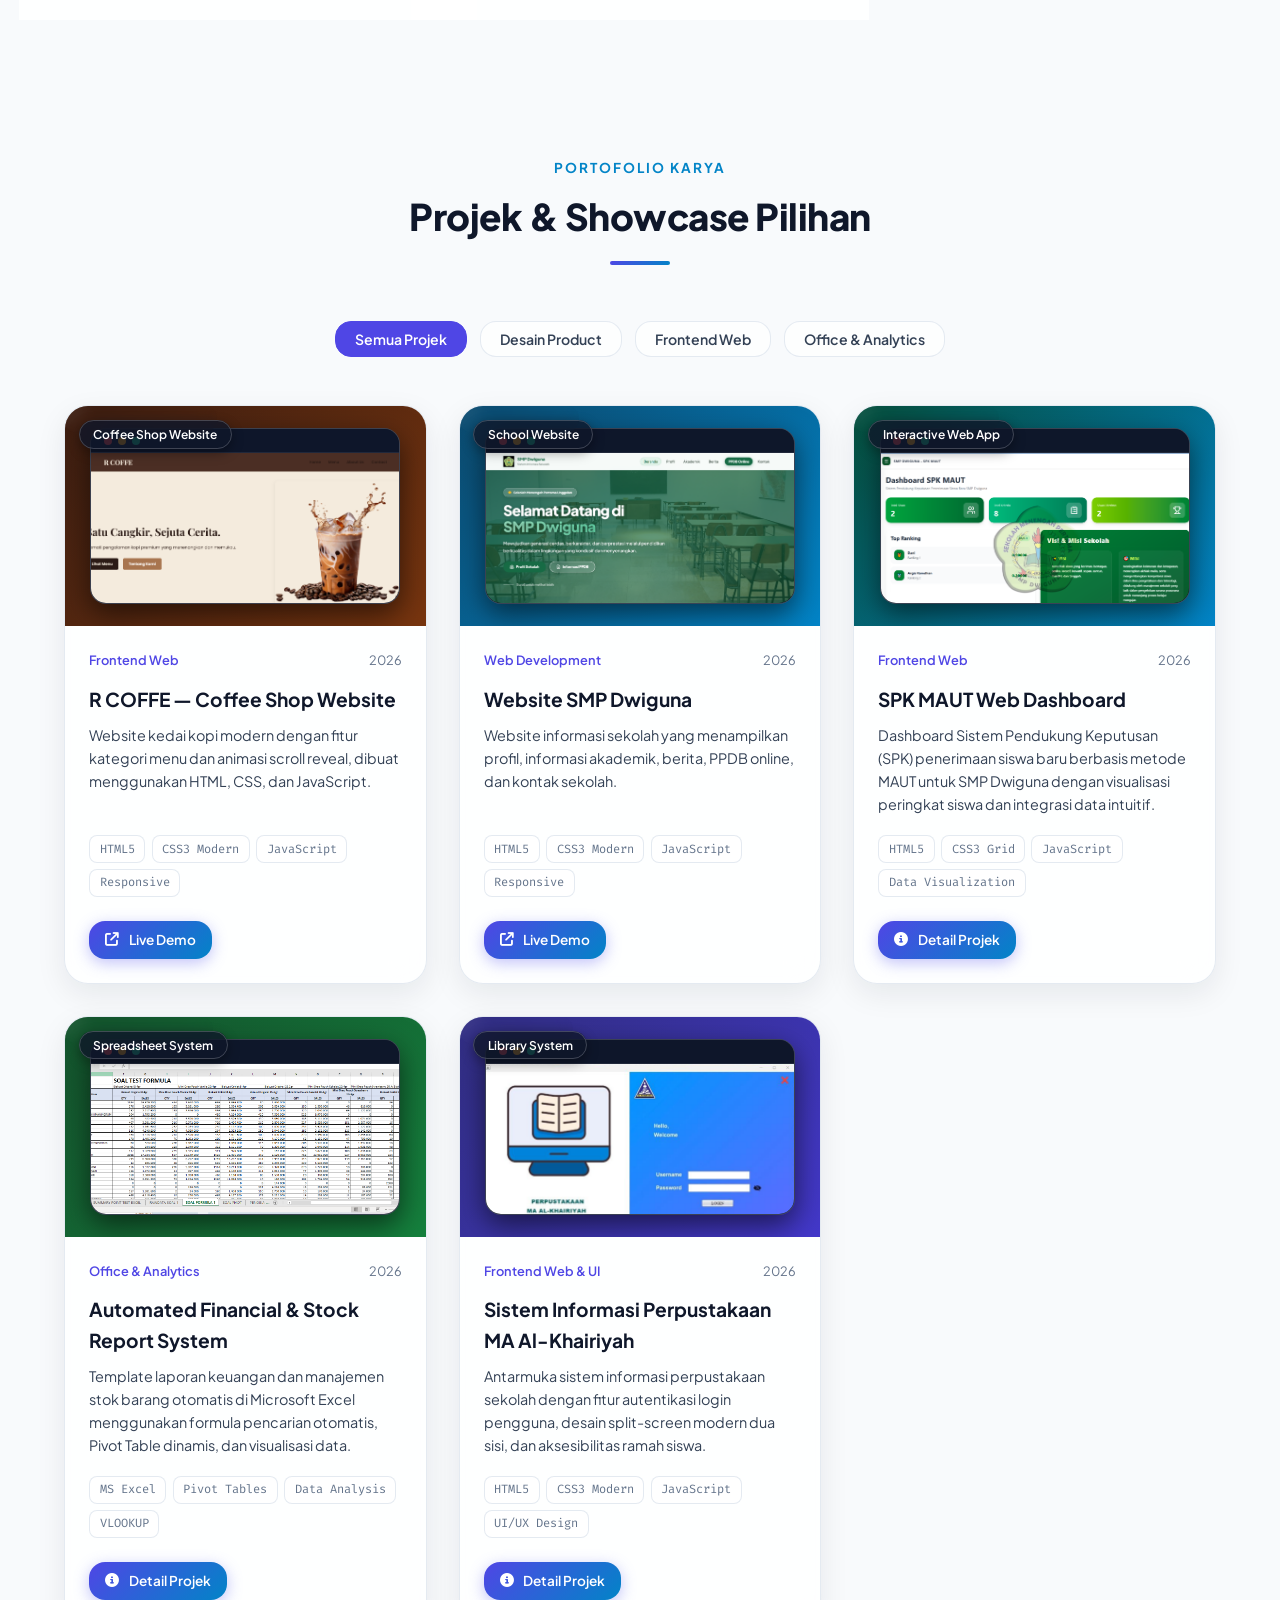
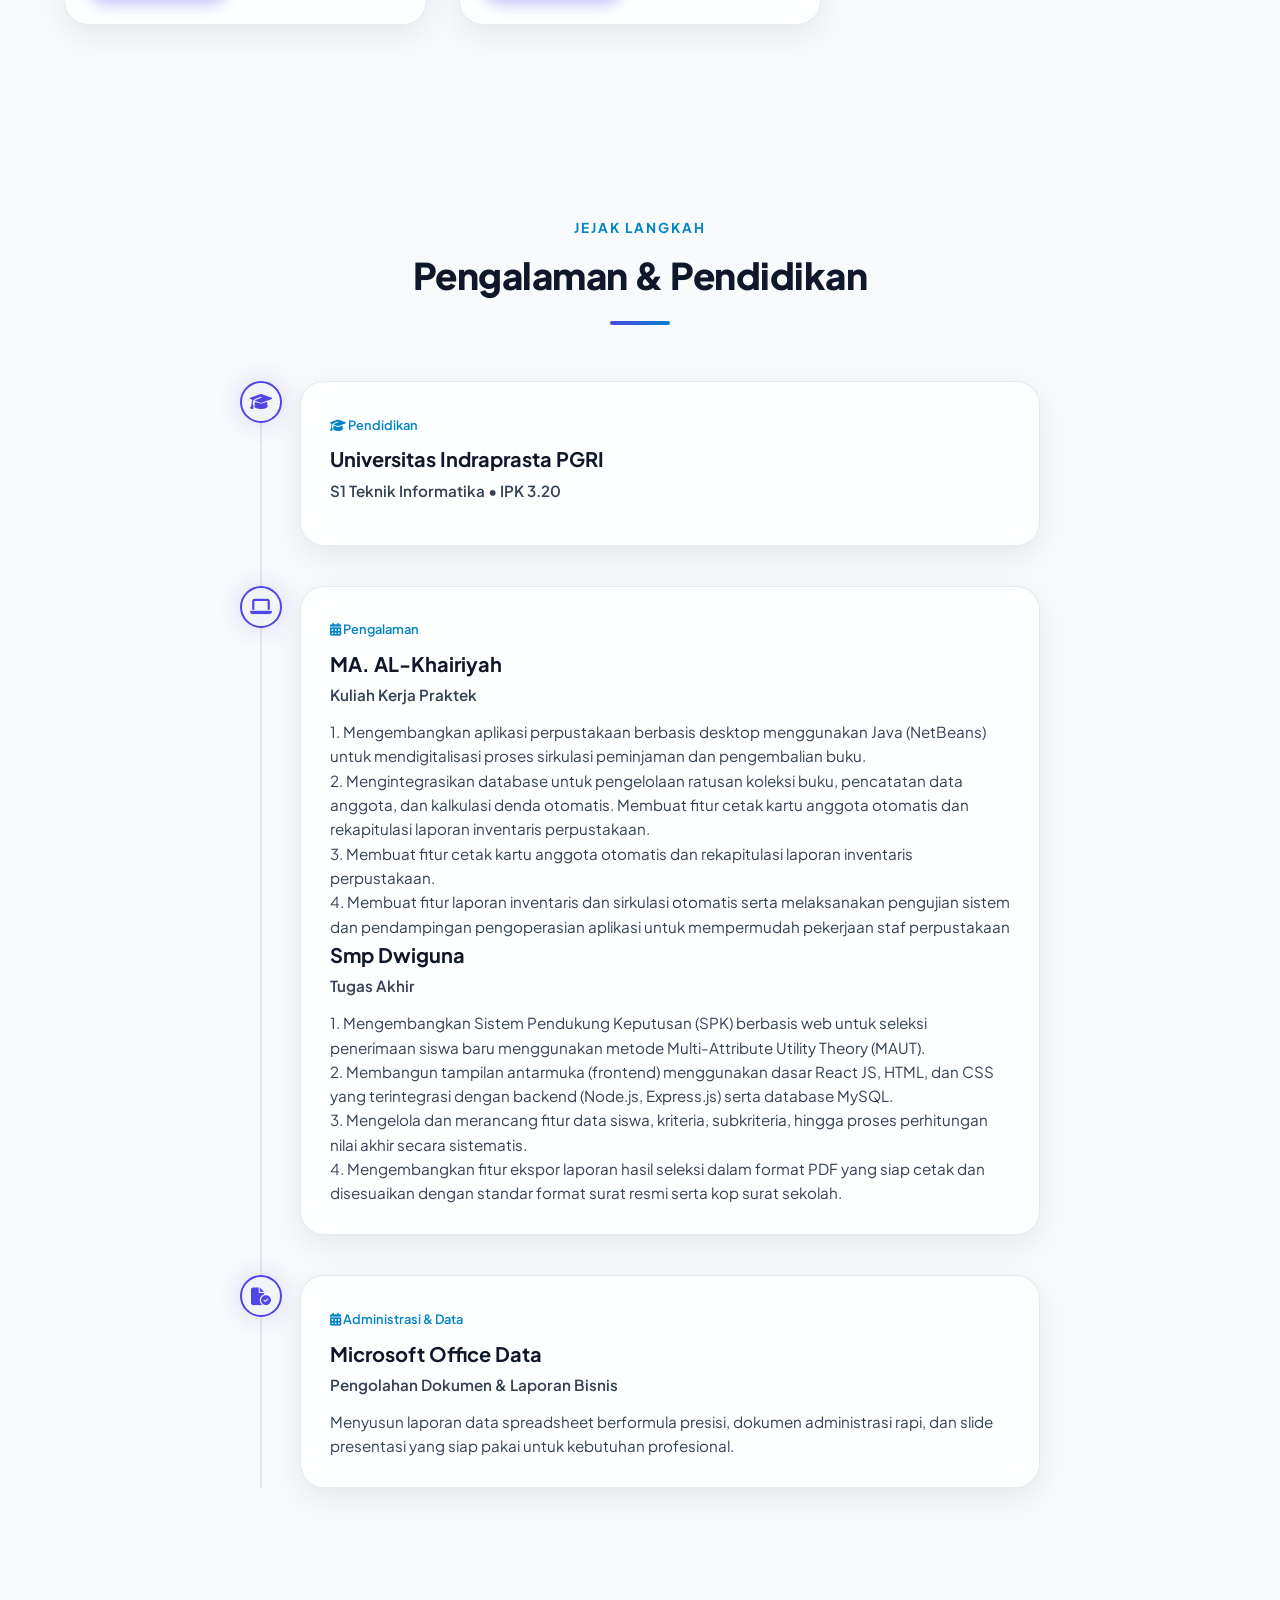
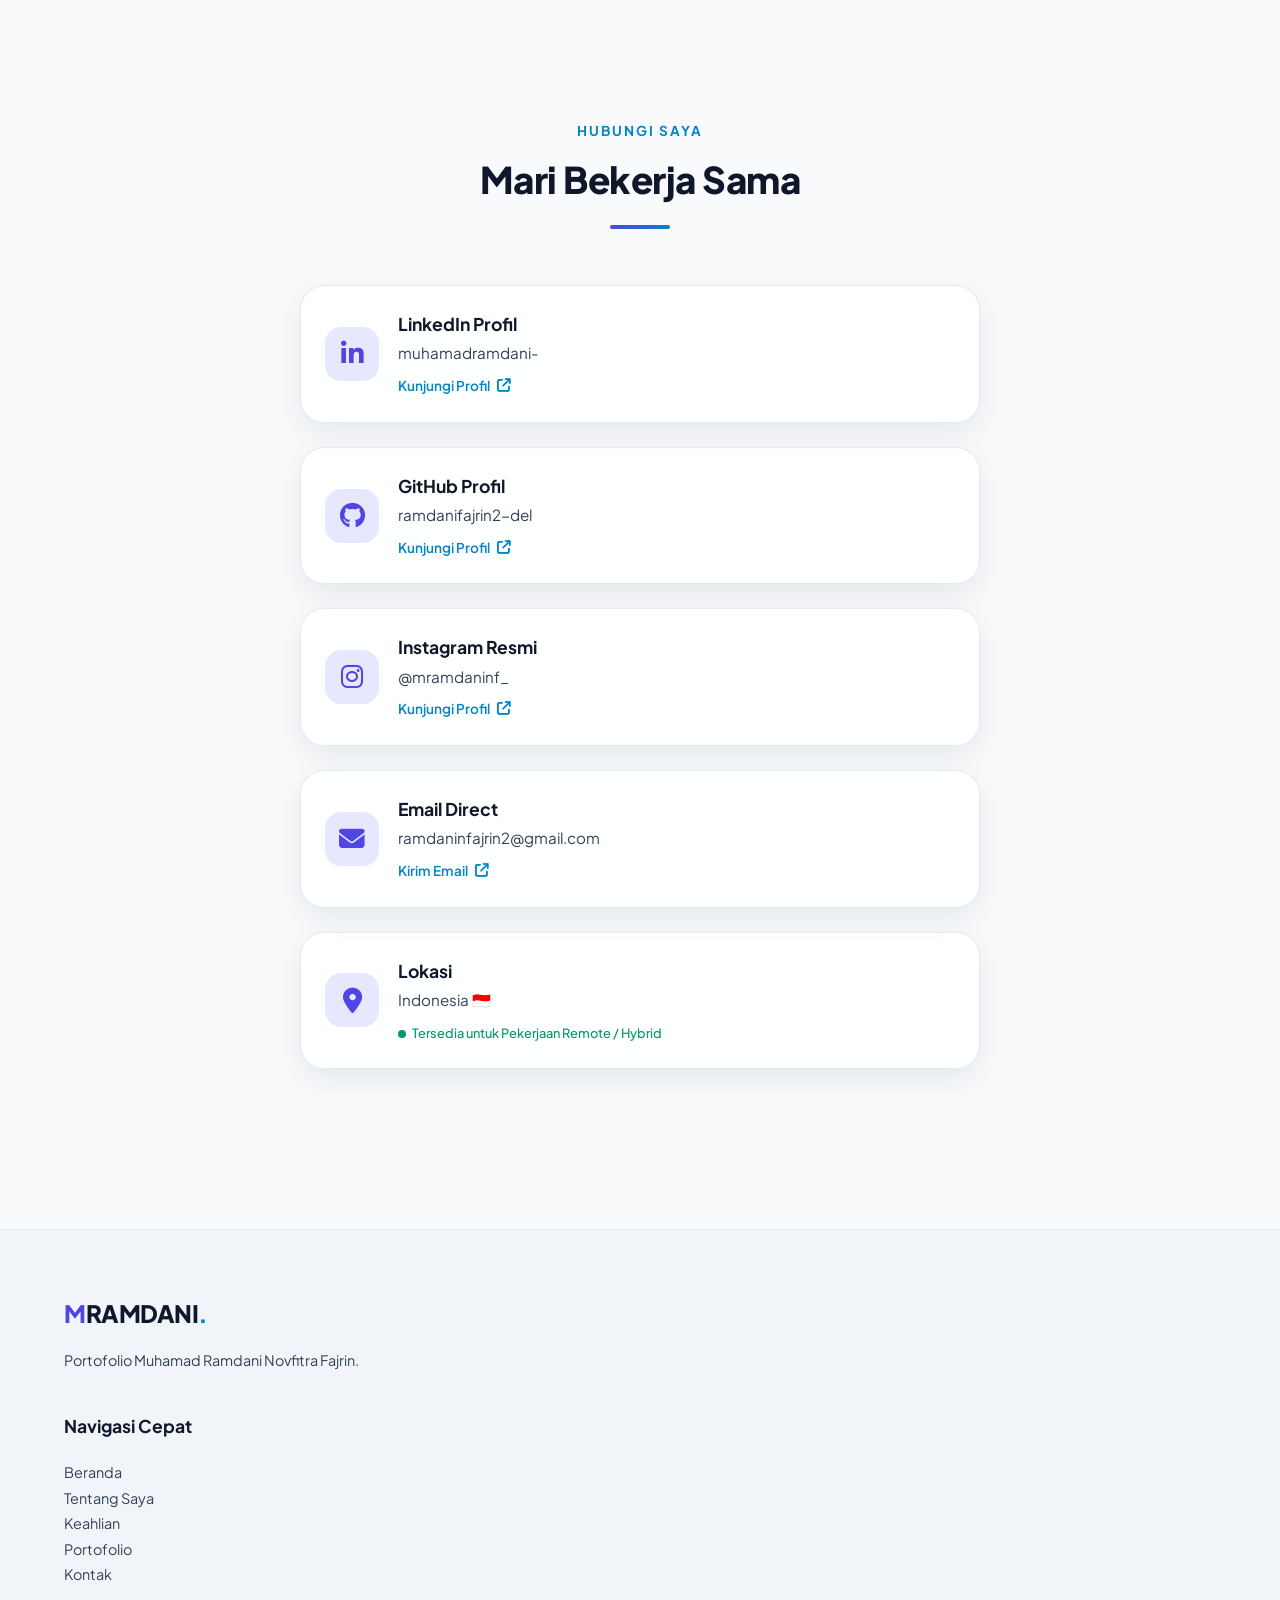
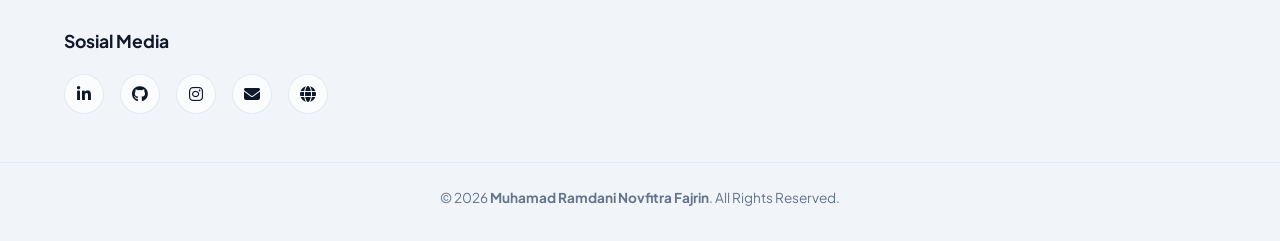
==== commit 8064ed68: "update portofolio" ====
--- a/index.html
+++ b/index.html
@@ -1007,7 +1007,47 @@
                         </div>
                     </div>
 
-                    <!-- Project Item 2 -->
+                    <!-- Project Item 2: Website SMP Dwiguna -->
+                    <div class="project-card glass-card" data-category="web" data-reveal="up">
+                        <a href="https://ramdanifajrin2-del.github.io/Website-Sekolah-Smp-dwiguna/" target="_blank" rel="noopener noreferrer" class="project-preview preview-school"
+                            aria-label="Lihat Live Demo Website SMP Dwiguna">
+                            <div class="preview-overlay">
+                                <span class="preview-badge">School Website</span>
+                            </div>
+                            <div class="preview-mockup">
+                                <div class="mockup-header">
+                                    <span></span><span></span><span></span>
+                                </div>
+                                <div class="mockup-screen">
+                                    <img src="img/Website Sekola.jpg" alt="Preview Website SMP Dwiguna" loading="lazy">
+                                </div>
+                            </div>
+                        </a>
+
+                        <div class="project-body">
+                            <div class="project-meta">
+                                <span class="category-tag">Web Development</span>
+                                <span class="date-tag">2026</span>
+                            </div>
+                            <h3 class="project-title">Website SMP Dwiguna</h3>
+                            <p class="project-excerpt">
+                                Website informasi sekolah yang menampilkan profil, informasi akademik, berita, PPDB online, dan kontak sekolah.
+                            </p>
+                            <div class="project-tech">
+                                <span>HTML5</span>
+                                <span>CSS3 Modern</span>
+                                <span>JavaScript</span>
+                                <span>Responsive</span>
+                            </div>
+                            <div class="project-actions">
+                                <a href="https://ramdanifajrin2-del.github.io/Website-Sekolah-Smp-dwiguna/" target="_blank" rel="noopener noreferrer" class="btn btn-sm btn-primary">
+                                    <i class="fa-solid fa-arrow-up-right-from-square"></i> Live Demo
+                                </a>
+                            </div>
+                        </div>
+                    </div>
+
+                    <!-- Project Item 3 -->
                     <div class="project-card glass-card" data-category="web" data-reveal="up">
                         <a href="detail-analytics.html" class="project-preview preview-web"
                             aria-label="Lihat Detail SPK MAUT Web Dashboard">
@@ -1048,7 +1088,7 @@
                         </div>
                     </div>
 
-                    <!-- Project Item 3 -->
+                    <!-- Project Item 4 -->
                     <div class="project-card glass-card" data-category="office" data-reveal="up">
                         <a href="detail-financial.html" class="project-preview preview-office"
                             aria-label="Lihat Detail Automated Financial & Stock Report System">
@@ -1090,7 +1130,7 @@
                         </div>
                     </div>
 
-                    <!-- Project Item 4 -->
+                    <!-- Project Item 5 -->
                     <div class="project-card glass-card" data-category="web design" data-reveal="up">
                         <a href="detail-corporate.html" class="project-preview preview-landing"
                             aria-label="Lihat Detail Sistem Informasi Perpustakaan MA Al-Khairiyah">
--- a/css/style.css
+++ b/css/style.css
@@ -1134,6 +1134,10 @@
 
 .preview-coffee {
     background: linear-gradient(135deg, #3b1d11 0%, #78350f 100%);
+}
+
+.preview-school {
+    background: linear-gradient(135deg, #0c4a6e 0%, #0284c7 100%);
 }
 
 .preview-overlay {
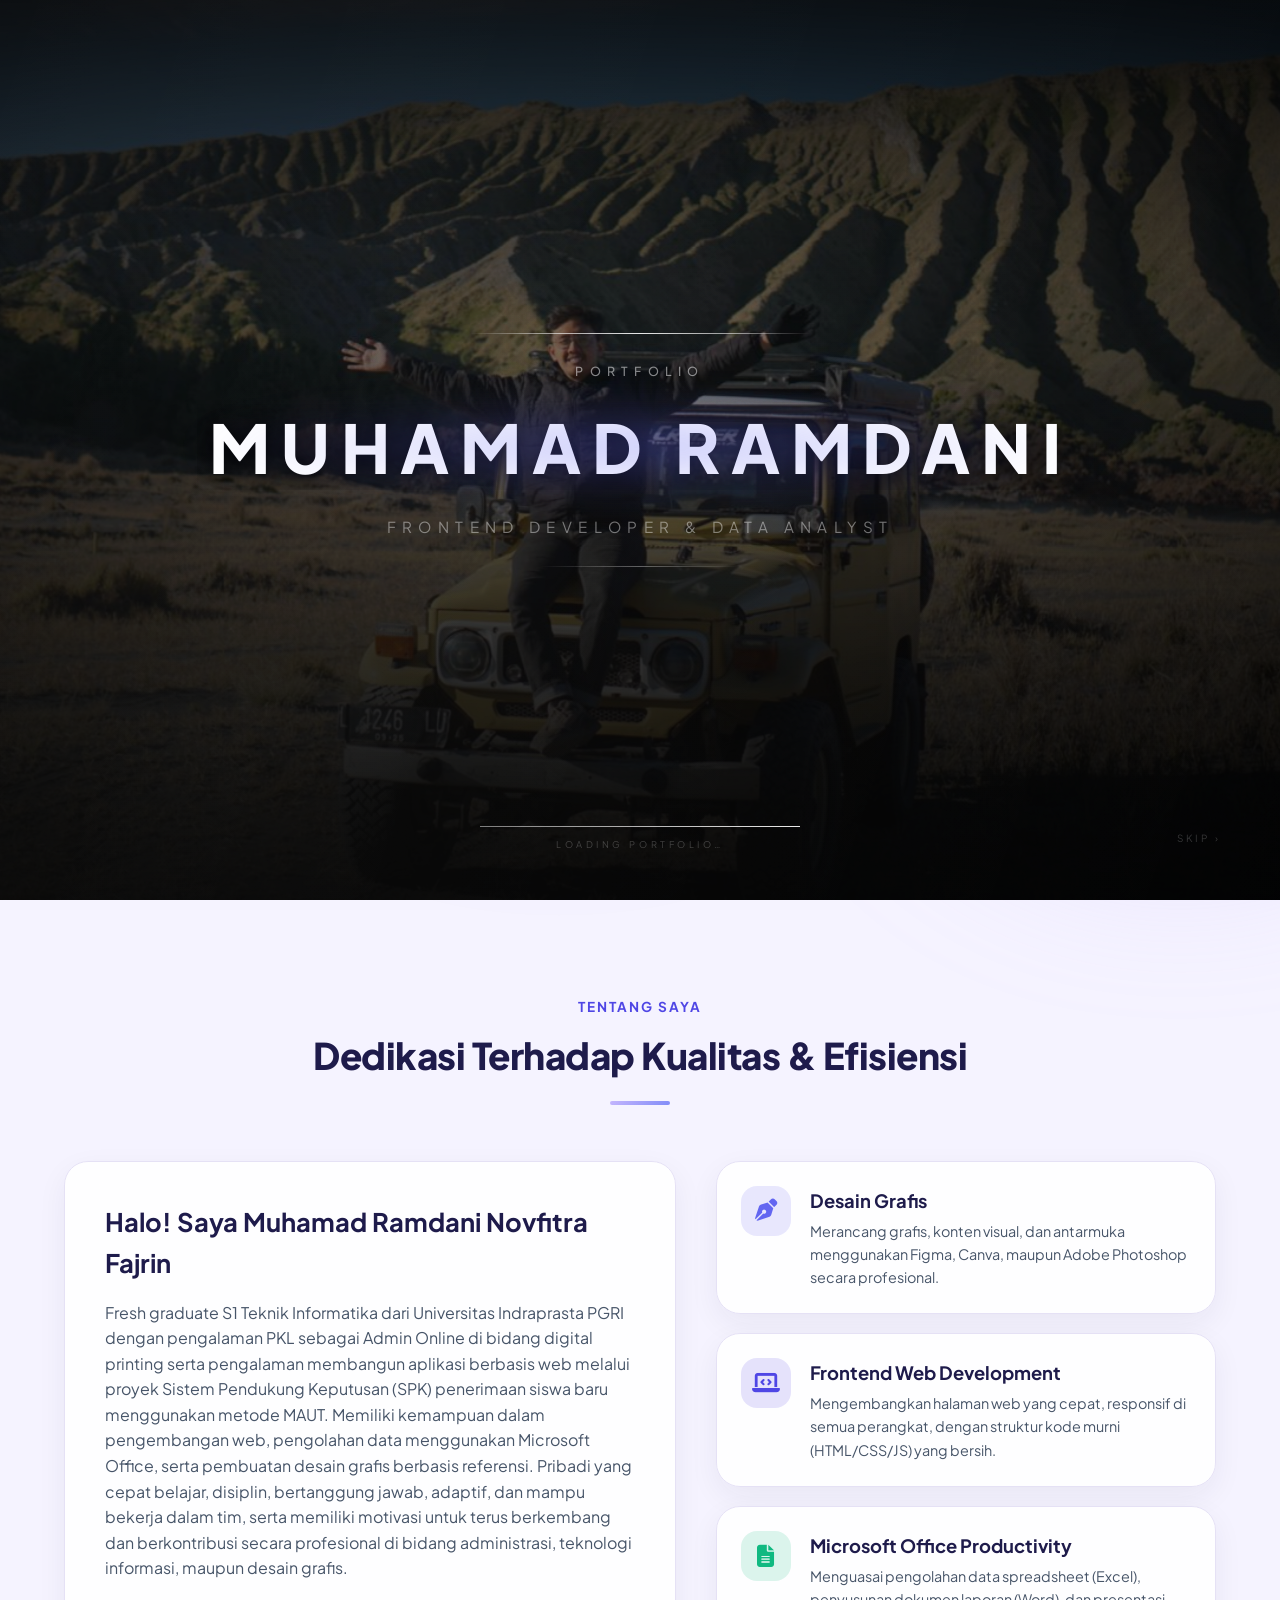
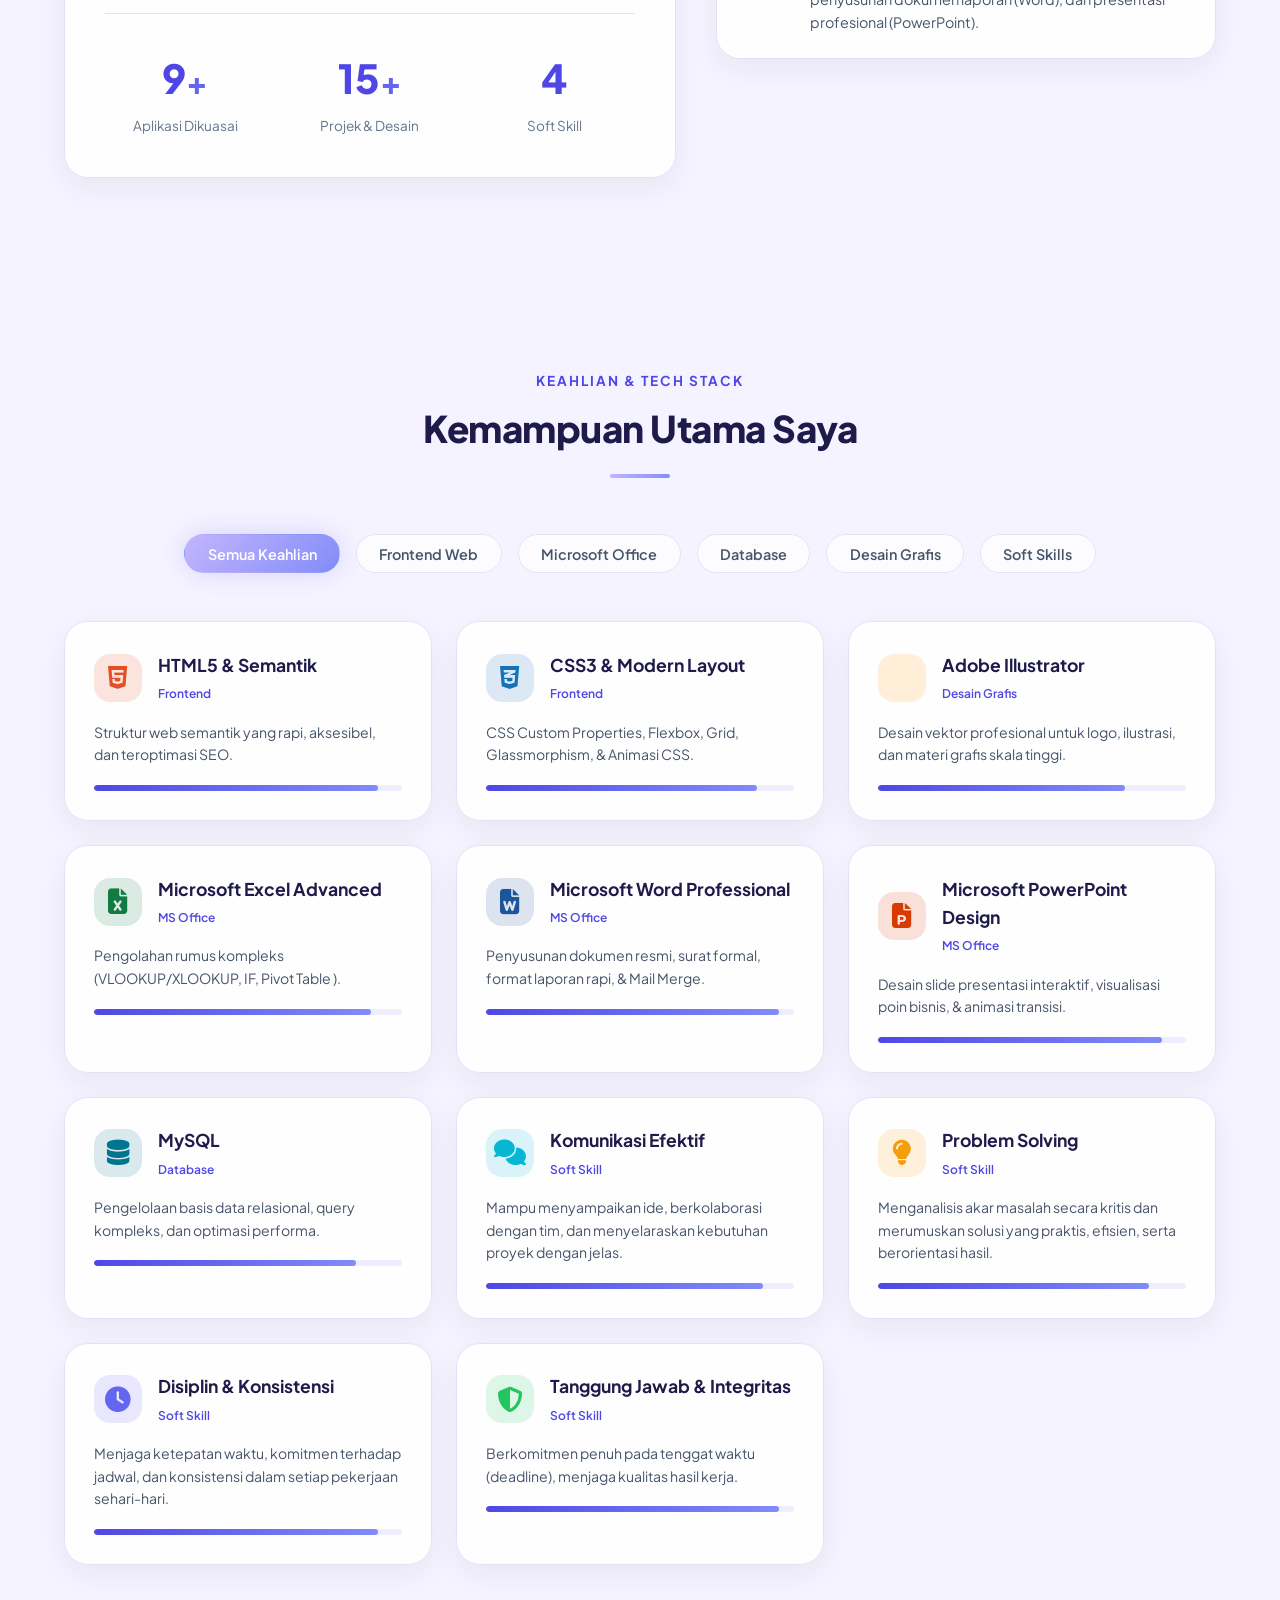
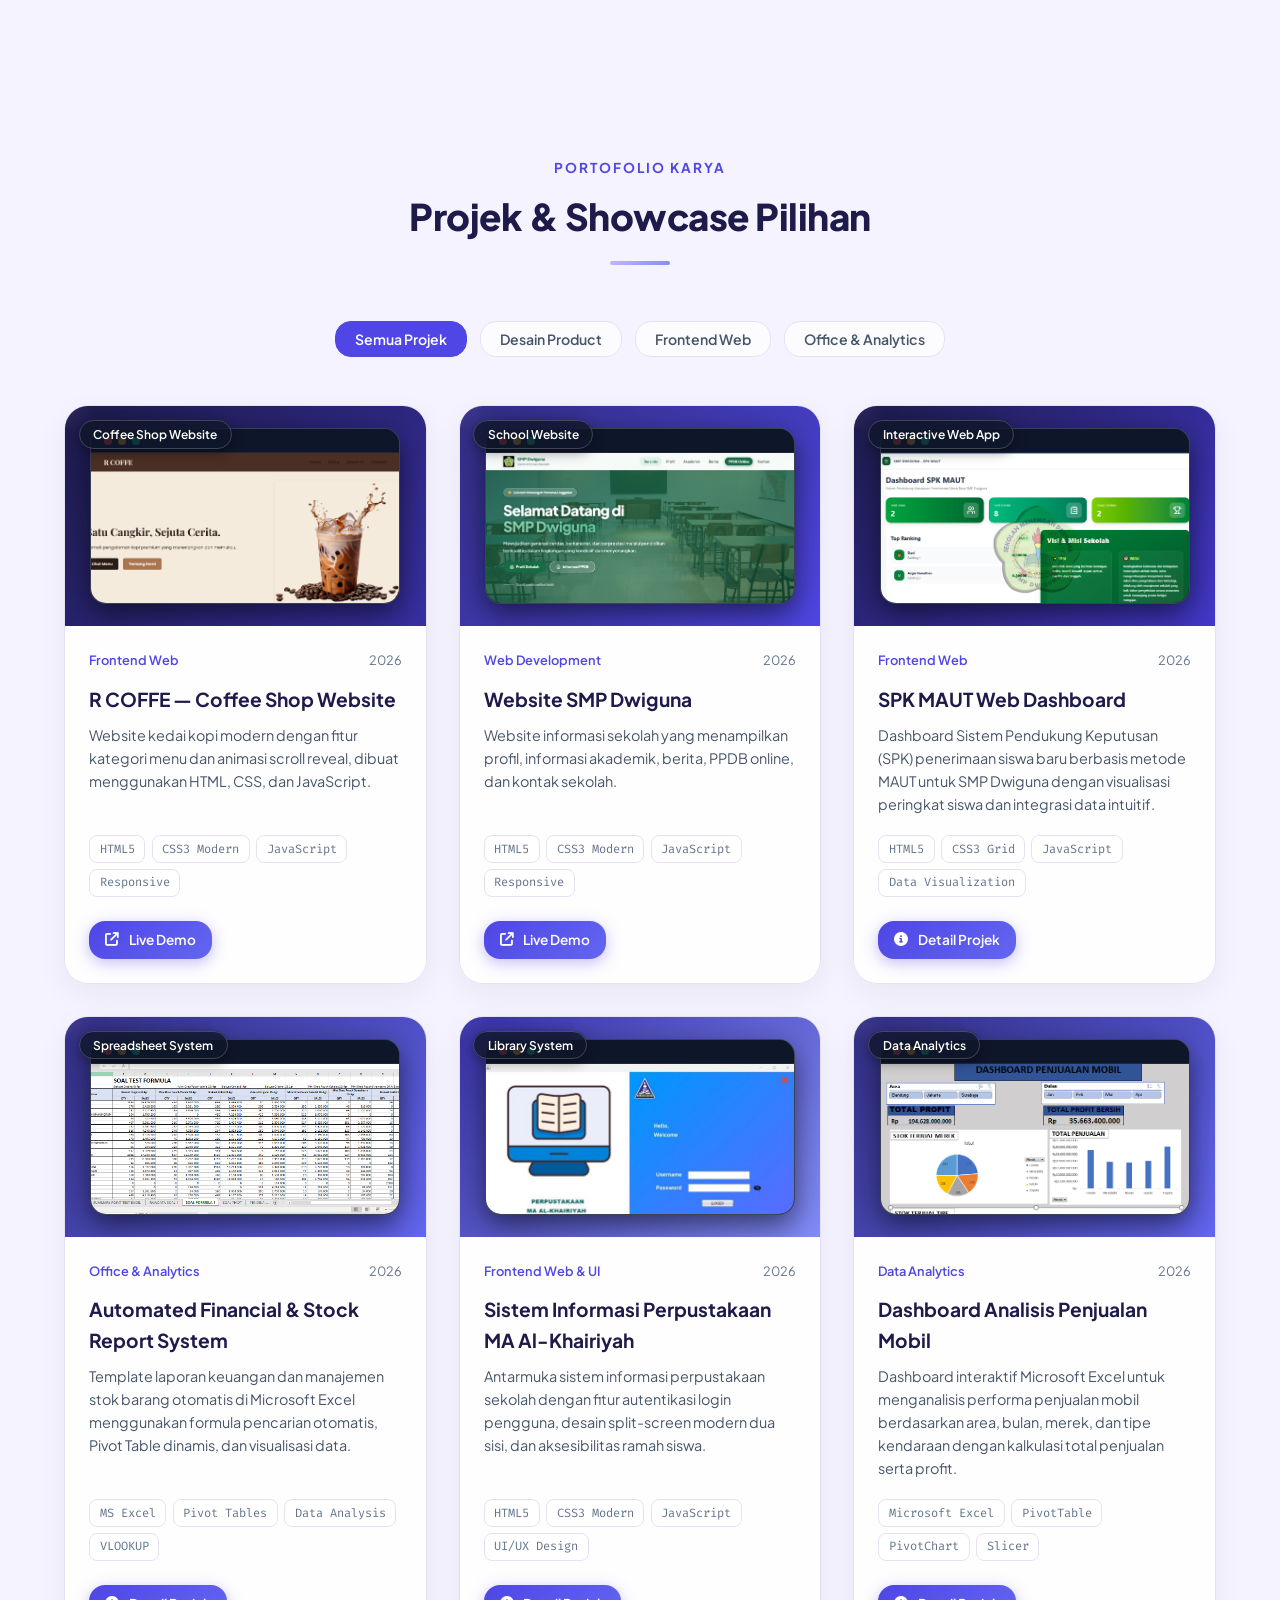
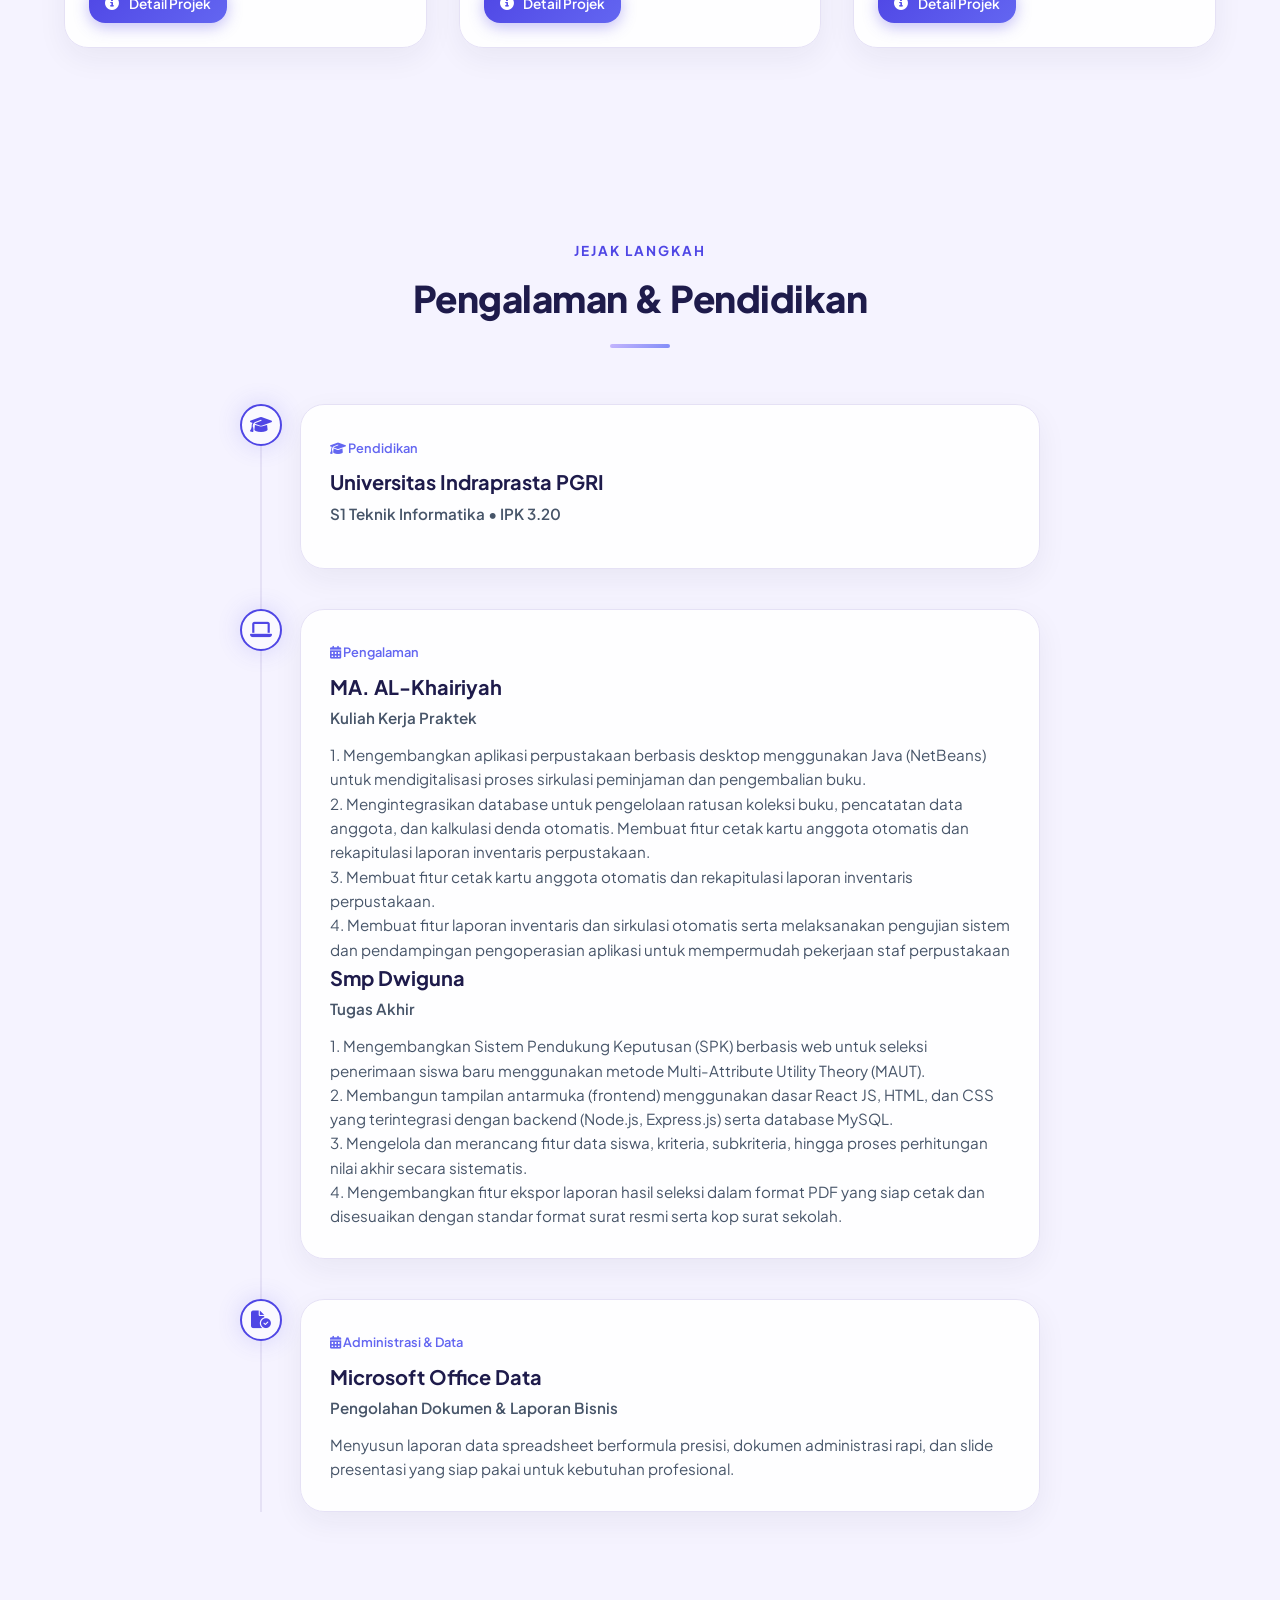
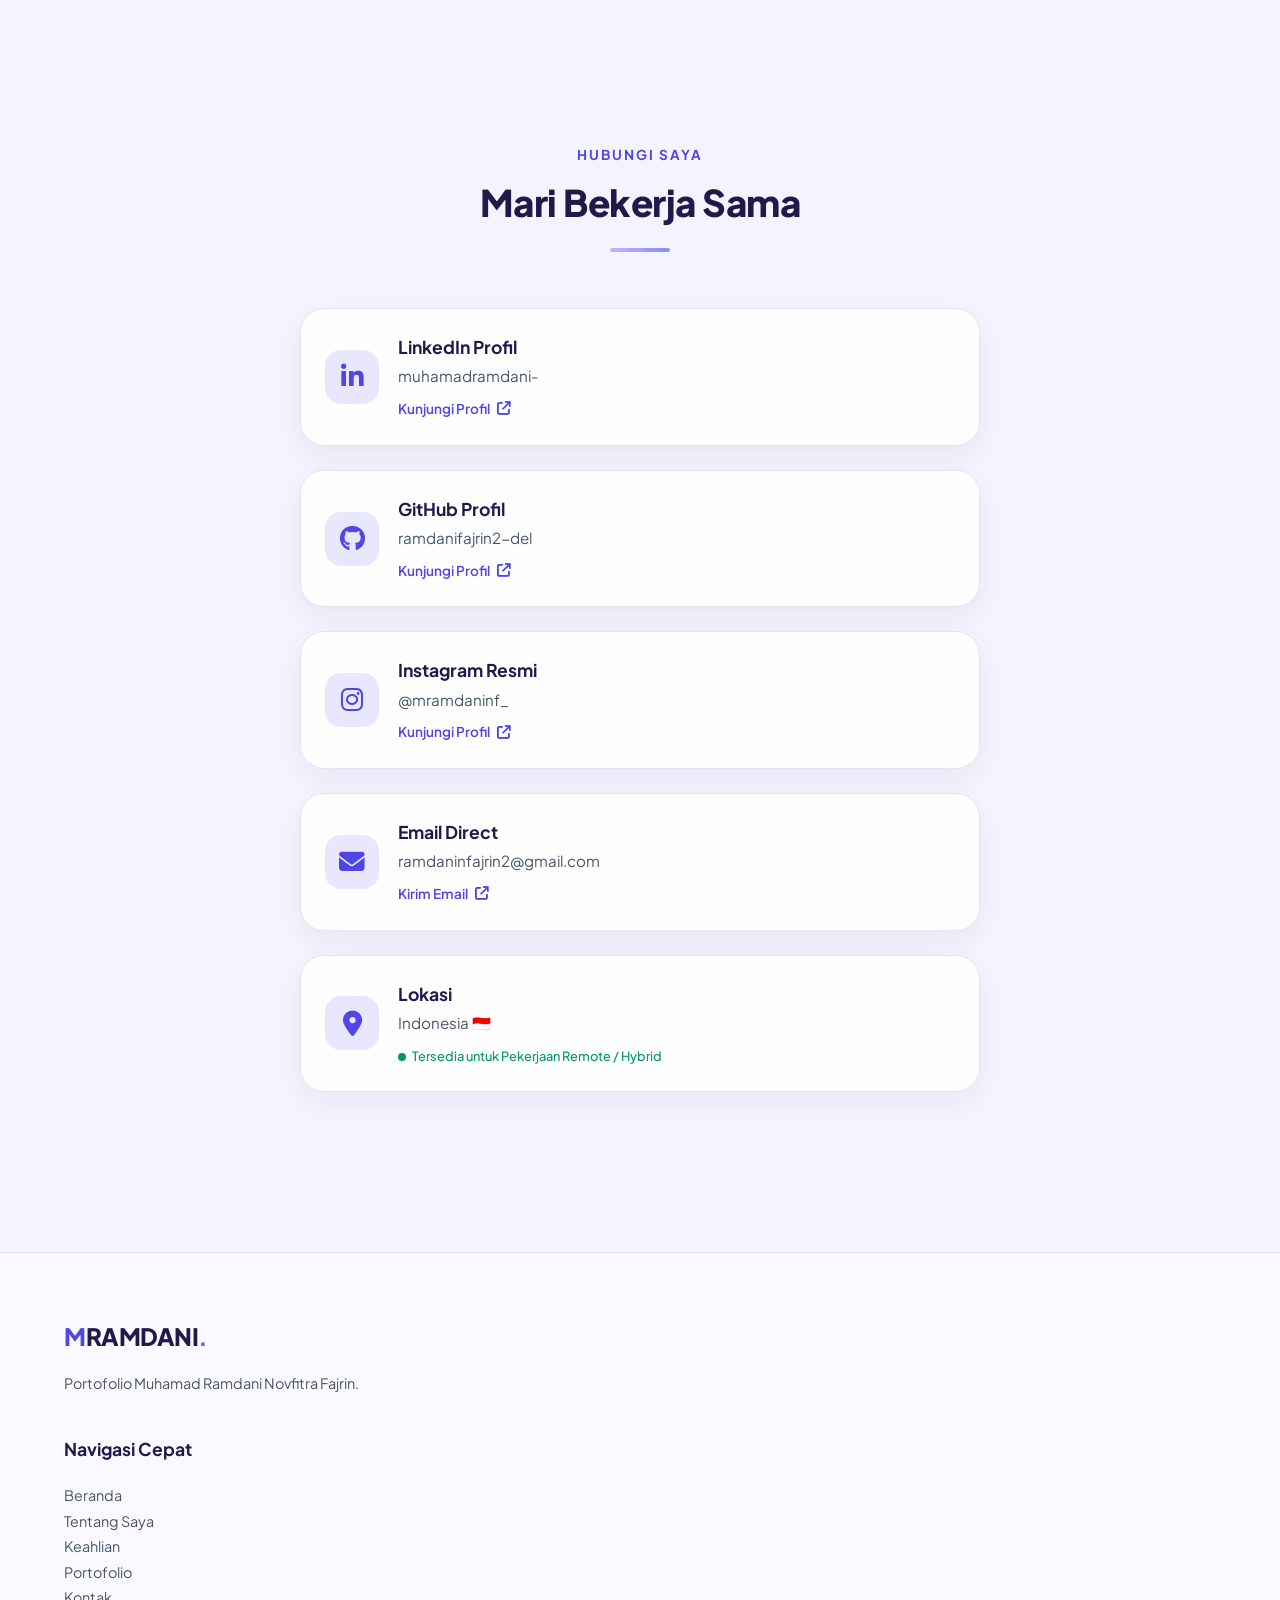
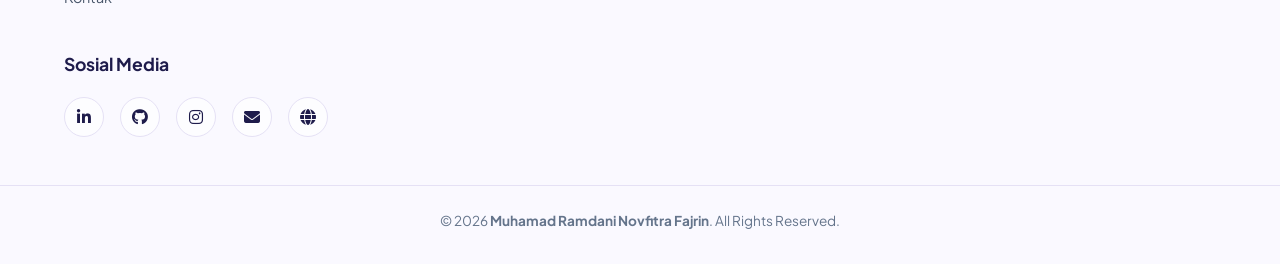
==== commit ded04ecd: "update" ====
--- a/index.html
+++ b/index.html
@@ -53,6 +53,10 @@
 
         #cinematic-intro.hidden {
             display: none;
+        }
+
+        html.skip-cinematic #cinematic-intro {
+            display: none !important;
         }
 
         /* ---- Full-screen background image ---- */
@@ -431,6 +435,36 @@
             color: rgba(255, 255, 255, 0.55);
         }
     </style>
+
+    <!-- Early Navigation Detection: Mencegah flash opening saat navigasi kembali dari detail project -->
+    <script>
+        (function () {
+            var isReload = false;
+            try {
+                var nav = performance.getEntriesByType && performance.getEntriesByType('navigation');
+                if (nav && nav.length > 0) {
+                    isReload = (nav[0].type === 'reload');
+                } else if (window.performance && window.performance.navigation) {
+                    isReload = (window.performance.navigation.type === 1);
+                }
+            } catch (e) {}
+
+            if (!isReload) {
+                var ref = document.referrer || '';
+                var isFromDetail = (window.location.search.indexOf('from=detail') !== -1) ||
+                                   /detail-[a-zA-Z0-9_-]+\.html/i.test(ref) ||
+                                   ref.indexOf('detail-') !== -1 ||
+                                   (window.performance && window.performance.getEntriesByType &&
+                                    window.performance.getEntriesByType('navigation')[0] &&
+                                    window.performance.getEntriesByType('navigation')[0].type === 'back_forward' &&
+                                    history.state && (history.state.wentToDetail || history.state.introShown));
+
+                if (isFromDetail) {
+                    document.documentElement.classList.add('skip-cinematic');
+                }
+            }
+        })();
+    </script>
 </head>
 
 <body>
@@ -475,7 +509,7 @@
 
             <!-- Tagline / subtitle -->
             <p class="ci-subtitle" id="ciSubtitle">
-                Frontend Developer &amp;&nbsp;Administrasi
+                Frontend Developer &amp;&nbsp;Data Analyst
             </p>
 
             <!-- Bottom thin line -->
@@ -969,7 +1003,8 @@
                 <div class="projects-grid">
                     <!-- Project Item 1: R COFFE -->
                     <div class="project-card glass-card" data-category="web design" data-reveal="up">
-                        <a href="https://ramdanifajrin2-del.github.io/R-Coffe/" target="_blank" rel="noopener noreferrer" class="project-preview preview-coffee"
+                        <a href="https://ramdanifajrin2-del.github.io/R-Coffe/" target="_blank"
+                            rel="noopener noreferrer" class="project-preview preview-coffee"
                             aria-label="Lihat Live Demo R COFFE — Coffee Shop Website">
                             <div class="preview-overlay">
                                 <span class="preview-badge">Coffee Shop Website</span>
@@ -979,7 +1014,8 @@
                                     <span></span><span></span><span></span>
                                 </div>
                                 <div class="mockup-screen">
-                                    <img src="img/R coffe.jpg" alt="Preview R COFFE — Coffee Shop Website" loading="lazy">
+                                    <img src="img/R coffe.jpg" alt="Preview R COFFE — Coffee Shop Website"
+                                        loading="lazy">
                                 </div>
                             </div>
                         </a>
@@ -991,7 +1027,8 @@
                             </div>
                             <h3 class="project-title">R COFFE — Coffee Shop Website</h3>
                             <p class="project-excerpt">
-                                Website kedai kopi modern dengan fitur kategori menu dan animasi scroll reveal, dibuat menggunakan HTML, CSS, dan JavaScript.
+                                Website kedai kopi modern dengan fitur kategori menu dan animasi scroll reveal, dibuat
+                                menggunakan HTML, CSS, dan JavaScript.
                             </p>
                             <div class="project-tech">
                                 <span>HTML5</span>
@@ -1000,7 +1037,8 @@
                                 <span>Responsive</span>
                             </div>
                             <div class="project-actions">
-                                <a href="https://ramdanifajrin2-del.github.io/R-Coffe/" target="_blank" rel="noopener noreferrer" class="btn btn-sm btn-primary">
+                                <a href="https://ramdanifajrin2-del.github.io/R-Coffe/" target="_blank"
+                                    rel="noopener noreferrer" class="btn btn-sm btn-primary">
                                     <i class="fa-solid fa-arrow-up-right-from-square"></i> Live Demo
                                 </a>
                             </div>
@@ -1009,7 +1047,8 @@
 
                     <!-- Project Item 2: Website SMP Dwiguna -->
                     <div class="project-card glass-card" data-category="web" data-reveal="up">
-                        <a href="https://ramdanifajrin2-del.github.io/Website-Sekolah-Smp-dwiguna/" target="_blank" rel="noopener noreferrer" class="project-preview preview-school"
+                        <a href="https://ramdanifajrin2-del.github.io/Website-Sekolah-Smp-dwiguna/" target="_blank"
+                            rel="noopener noreferrer" class="project-preview preview-school"
                             aria-label="Lihat Live Demo Website SMP Dwiguna">
                             <div class="preview-overlay">
                                 <span class="preview-badge">School Website</span>
@@ -1031,7 +1070,8 @@
                             </div>
                             <h3 class="project-title">Website SMP Dwiguna</h3>
                             <p class="project-excerpt">
-                                Website informasi sekolah yang menampilkan profil, informasi akademik, berita, PPDB online, dan kontak sekolah.
+                                Website informasi sekolah yang menampilkan profil, informasi akademik, berita, PPDB
+                                online, dan kontak sekolah.
                             </p>
                             <div class="project-tech">
                                 <span>HTML5</span>
@@ -1040,7 +1080,8 @@
                                 <span>Responsive</span>
                             </div>
                             <div class="project-actions">
-                                <a href="https://ramdanifajrin2-del.github.io/Website-Sekolah-Smp-dwiguna/" target="_blank" rel="noopener noreferrer" class="btn btn-sm btn-primary">
+                                <a href="https://ramdanifajrin2-del.github.io/Website-Sekolah-Smp-dwiguna/"
+                                    target="_blank" rel="noopener noreferrer" class="btn btn-sm btn-primary">
                                     <i class="fa-solid fa-arrow-up-right-from-square"></i> Live Demo
                                 </a>
                             </div>
@@ -1166,6 +1207,48 @@
                             </div>
                             <div class="project-actions">
                                 <a href="detail-corporate.html" class="btn btn-sm btn-primary">
+                                    <i class="fa-solid fa-circle-info"></i> Detail Projek
+                                </a>
+                            </div>
+                        </div>
+                    </div>
+
+                    <!-- Project Item 6: Dashboard Analisis Penjualan Mobil -->
+                    <div class="project-card glass-card" data-category="office" data-reveal="up">
+                        <a href="detail-car-sales.html" class="project-preview preview-office"
+                            aria-label="Lihat Detail Dashboard Analisis Penjualan Mobil">
+                            <div class="preview-overlay">
+                                <span class="preview-badge">Data Analytics</span>
+                            </div>
+                            <div class="preview-mockup">
+                                <div class="mockup-header">
+                                    <span></span><span></span><span></span>
+                                </div>
+                                <div class="mockup-screen">
+                                    <img src="img/dashboard-penjualan-mobil.png"
+                                        alt="Preview Dashboard Analisis Penjualan Mobil" loading="lazy">
+                                </div>
+                            </div>
+                        </a>
+
+                        <div class="project-body">
+                            <div class="project-meta">
+                                <span class="category-tag">Data Analytics</span>
+                                <span class="date-tag">2026</span>
+                            </div>
+                            <h3 class="project-title">Dashboard Analisis Penjualan Mobil</h3>
+                            <p class="project-excerpt">
+                                Dashboard interaktif Microsoft Excel untuk menganalisis performa penjualan mobil
+                                berdasarkan area, bulan, merek, dan tipe kendaraan dengan kalkulasi total penjualan serta profit.
+                            </p>
+                            <div class="project-tech">
+                                <span>Microsoft Excel</span>
+                                <span>PivotTable</span>
+                                <span>PivotChart</span>
+                                <span>Slicer</span>
+                            </div>
+                            <div class="project-actions">
+                                <a href="detail-car-sales.html" class="btn btn-sm btn-primary">
                                     <i class="fa-solid fa-circle-info"></i> Detail Projek
                                 </a>
                             </div>
@@ -1461,6 +1544,56 @@
             var intro = document.getElementById('cinematic-intro');
             if (!intro) return;
 
+            // 1. Deteksi apakah halaman utama sedang di-refresh (F5 atau Ctrl + R)
+            var isReload = false;
+            try {
+                var navEntries = performance.getEntriesByType && performance.getEntriesByType('navigation');
+                if (navEntries && navEntries.length > 0) {
+                    isReload = (navEntries[0].type === 'reload');
+                } else if (window.performance && window.performance.navigation) {
+                    isReload = (window.performance.navigation.type === 1);
+                }
+            } catch (e) {}
+
+            // 2. Deteksi apakah navigasi berasal dari halaman detail project
+            var ref = document.referrer || '';
+            var isDetailReferrer = /detail-[a-zA-Z0-9_-]+\.html/i.test(ref) || ref.indexOf('detail-') !== -1;
+            var hasDetailQuery = window.location.search.indexOf('from=detail') !== -1;
+            var isBackForward = false;
+            try {
+                var navEntries = performance.getEntriesByType && performance.getEntriesByType('navigation');
+                if (navEntries && navEntries.length > 0) {
+                    isBackForward = (navEntries[0].type === 'back_forward');
+                } else if (window.performance && window.performance.navigation) {
+                    isBackForward = (window.performance.navigation.type === 2);
+                }
+            } catch (e) {}
+            var isBackFromDetail = isBackForward && history.state && (history.state.wentToDetail || history.state.introShown);
+
+            // BUKAN reload, dan terdapat indikasi kuat kembali dari halaman detail
+            var isFromDetail = !isReload && (document.documentElement.classList.contains('skip-cinematic') || hasDetailQuery || isDetailReferrer || isBackFromDetail);
+
+            // Bersihkan parameter ?from=detail dari URL agar address bar tetap rapi (misal index.html#projects)
+            if (hasDetailQuery) {
+                try {
+                    var cleanUrl = window.location.pathname + window.location.hash;
+                    window.history.replaceState({ introShown: true }, '', cleanUrl);
+                } catch (e) {}
+            }
+
+            // ATURAN 3: Opening cinematic TIDAK muncul ketika pengunjung kembali ke halaman utama dari halaman detail project
+            if (isFromDetail) {
+                intro.classList.add('fade-out');
+                intro.classList.add('hidden');
+                intro.style.display = 'none';
+                document.body.style.overflow = '';
+                document.documentElement.style.overflow = '';
+                return;
+            }
+
+            // ATURAN 1 & 2: Opening cinematic muncul saat pertama kali dibuka ATAU WAJIB saat di-refresh (F5 / Ctrl + R)
+            document.documentElement.classList.remove('skip-cinematic');
+
             var bg = document.getElementById('ciBg');
             var eyeline = document.getElementById('ciEyeline');
             var pretitle = document.getElementById('ciPretitle');
@@ -1497,8 +1630,33 @@
                     // Restore page scrolling smoothly
                     document.body.style.overflow = '';
                     document.documentElement.style.overflow = '';
+
+                    // Tandai di history state bahwa intro sudah selesai ditayangkan
+                    try {
+                        window.history.replaceState({ introShown: true }, '', window.location.href);
+                    } catch (e) {}
                 }, 900);
             }
+
+            // Tandai saat pengunjung berpindah ke halaman detail project
+            document.querySelectorAll('a[href*="detail-"]').forEach(function (link) {
+                link.addEventListener('click', function () {
+                    try {
+                        window.history.replaceState({ introShown: true, wentToDetail: true }, '', window.location.href);
+                    } catch (e) {}
+                });
+            });
+
+            // Handle browser bfcache (Back/Forward Cache)
+            window.addEventListener('pageshow', function (event) {
+                if (event.persisted) {
+                    intro.classList.add('fade-out');
+                    intro.classList.add('hidden');
+                    intro.style.display = 'none';
+                    document.body.style.overflow = '';
+                    document.documentElement.style.overflow = '';
+                }
+            });
 
             // Allow skipping via button, overlay click, or Escape key
             if (skipBtn) {
@@ -1517,7 +1675,7 @@
             });
 
             /* ==================================================
-               ANIMATION SEQUENCE:
+               ANIMATION SEQUENCE (100% Dipertahankan):
                1. t=40ms   : Bars open, background photo fades in & zooms in
                2. t=450ms  : Eyeline expands & "PORTFOLIO" pretitle fades in
                3. t=900ms  : Name "Muhamad Ramdani" reveals from left to right
--- a/css/style.css
+++ b/css/style.css
@@ -6,29 +6,30 @@
    1. CSS VARIABLES & THEMES
    -------------------------------------------------------------------------- */
 :root {
-    /* Color Palette - Bright / Light Theme (Default) */
-    --bg-primary: #f8fafc;
-    --bg-secondary: #f1f5f9;
-    --bg-card: rgba(255, 255, 255, 0.85);
+    /* Color Palette - Lavender + Indigo Light Theme (Default) */
+    --bg-primary: #F5F3FF;
+    --bg-secondary: #FAF9FF;
+    --bg-card: rgba(255, 255, 255, 0.9);
     --bg-card-hover: rgba(255, 255, 255, 0.98);
     --bg-glass: rgba(255, 255, 255, 0.7);
-    --border-glass: rgba(226, 232, 240, 0.9);
+    --border-glass: #E5E1F5;
     --border-glass-hover: rgba(99, 102, 241, 0.5);
 
-    --text-primary: #0f172a;
-    --text-secondary: #334155;
+    --text-primary: #1E1B4B;
+    --text-secondary: #475569;
     --text-muted: #64748b;
 
-    /* Brand Accent Colors */
-    --accent-indigo: #4f46e5;
-    --accent-cyan: #0284c7;
+    /* Brand Accent Colors - Lavender + Indigo */
+    --accent-indigo: #4F46E5;
+    --accent-secondary: #6366F1;
+    --accent-cyan: #6366F1;
     --accent-emerald: #059669;
     --accent-amber: #d97706;
-    --accent-pink: #db2777;
-
-    --gradient-primary: linear-gradient(135deg, #4f46e5 0%, #0284c7 100%);
-    --gradient-accent: linear-gradient(135deg, #9333ea 0%, #db2777 100%);
-    --gradient-glow: radial-gradient(circle, rgba(79, 70, 229, 0.12) 0%, transparent 70%);
+    --accent-pink: #6366F1;
+
+    --gradient-primary: linear-gradient(135deg, #C4B5FD 0%, #818CF8 100%);
+    --gradient-accent: linear-gradient(135deg, #6366F1 0%, #4F46E5 100%);
+    --gradient-glow: radial-gradient(circle, rgba(79, 70, 229, 0.1) 0%, transparent 70%);
 
     /* Fonts & Spacing */
     --font-main: 'Plus Jakarta Sans', -apple-system, BlinkMacSystemFont, sans-serif;
@@ -39,29 +40,38 @@
     --radius-full: 9999px;
 
     /* Shadows & Transitions */
-    --shadow-glass: 0 10px 30px rgba(15, 23, 42, 0.08);
-    --shadow-glow: 0 0 25px rgba(79, 70, 229, 0.2);
+    --shadow-glass: 0 10px 30px rgba(30, 27, 75, 0.06);
+    --shadow-glow: 0 0 25px rgba(79, 70, 229, 0.18);
     --transition-fast: all 0.2s cubic-bezier(0.4, 0, 0.2, 1);
     --transition-normal: all 0.3s cubic-bezier(0.4, 0, 0.2, 1);
     --transition-slow: all 0.5s cubic-bezier(0.4, 0, 0.2, 1);
 }
 
-/* Dark Theme Overrides */
+/* Dark Theme Overrides - Deep Indigo */
 [data-theme="dark"] {
-    --bg-primary: #0b0f19;
-    --bg-secondary: #111827;
-    --bg-card: rgba(17, 24, 39, 0.7);
-    --bg-card-hover: rgba(31, 41, 55, 0.8);
-    --bg-glass: rgba(255, 255, 255, 0.03);
-    --border-glass: rgba(255, 255, 255, 0.08);
-    --border-glass-hover: rgba(99, 102, 241, 0.4);
-
-    --text-primary: #f8fafc;
-    --text-secondary: #94a3b8;
-    --text-muted: #64748b;
-
-    --shadow-glass: 0 8px 32px 0 rgba(0, 0, 0, 0.37);
-    --shadow-glow: 0 0 25px rgba(99, 102, 241, 0.3);
+    --bg-primary: #0F1021;
+    --bg-secondary: #17172E;
+    --bg-card: rgba(30, 27, 58, 0.75);
+    --bg-card-hover: rgba(30, 27, 58, 0.92);
+    --bg-glass: rgba(255, 255, 255, 0.04);
+    --border-glass: #37345A;
+    --border-glass-hover: rgba(129, 140, 248, 0.45);
+
+    --text-primary: #F5F3FF;
+    --text-secondary: #C4C0DD;
+    --text-muted: #8B87A8;
+
+    --accent-indigo: #A5B4FC;
+    --accent-secondary: #818CF8;
+    --accent-cyan: #818CF8;
+    --accent-pink: #818CF8;
+
+    --gradient-primary: linear-gradient(135deg, #312E81 0%, #4338CA 100%);
+    --gradient-accent: linear-gradient(135deg, #818CF8 0%, #A5B4FC 100%);
+    --gradient-glow: radial-gradient(circle, rgba(99, 102, 241, 0.12) 0%, transparent 70%);
+
+    --shadow-glass: 0 8px 32px 0 rgba(0, 0, 0, 0.45);
+    --shadow-glow: 0 0 25px rgba(129, 140, 248, 0.25);
 }
 
 /* --------------------------------------------------------------------------
@@ -124,7 +134,12 @@
 }
 
 ::-webkit-scrollbar-thumb {
-    background: #334155;
+    background: #C4B5FD;
+    border-radius: var(--radius-full);
+}
+
+[data-theme="dark"] ::-webkit-scrollbar-thumb {
+    background: #37345A;
     border-radius: var(--radius-full);
 }
 
@@ -169,7 +184,7 @@
 .glow-1 {
     width: 450px;
     height: 450px;
-    background: #4f46e5;
+    background: #818CF8;
     top: -100px;
     left: -100px;
     animation: floatGlow 12s infinite alternate ease-in-out;
@@ -178,7 +193,7 @@
 .glow-2 {
     width: 500px;
     height: 500px;
-    background: #06b6d4;
+    background: #C4B5FD;
     bottom: 10%;
     right: -150px;
     animation: floatGlow 15s infinite alternate-reverse ease-in-out;
@@ -187,12 +202,24 @@
 .glow-3 {
     width: 350px;
     height: 350px;
-    background: #a855f7;
+    background: #6366F1;
     top: 40%;
     left: 30%;
     animation: floatGlow 18s infinite alternate ease-in-out;
 }
 
+[data-theme="dark"] .glow-1 {
+    background: #4338CA;
+}
+
+[data-theme="dark"] .glow-2 {
+    background: #312E81;
+}
+
+[data-theme="dark"] .glow-3 {
+    background: #4F46E5;
+}
+
 @keyframes floatGlow {
     0% {
         transform: translate(0, 0) scale(1);
@@ -209,7 +236,13 @@
 
 /* Utility Classes */
 .gradient-text {
-    background: var(--gradient-primary);
+    background: linear-gradient(135deg, #4F46E5 0%, #818CF8 100%);
+    -webkit-background-clip: text;
+    -webkit-text-fill-color: transparent;
+}
+
+[data-theme="dark"] .gradient-text {
+    background: linear-gradient(135deg, #A5B4FC 0%, #818CF8 100%);
     -webkit-background-clip: text;
     -webkit-text-fill-color: transparent;
 }
@@ -258,7 +291,7 @@
 }
 
 .logo-dot {
-    color: var(--accent-cyan);
+    color: var(--accent-secondary);
 }
 
 .nav-list {
@@ -351,6 +384,11 @@
     flex-direction: column;
     justify-content: center;
     position: relative;
+    background: linear-gradient(180deg, rgba(196, 181, 253, 0.12) 0%, rgba(129, 140, 248, 0.06) 40%, transparent 70%);
+}
+
+[data-theme="dark"] .hero-section {
+    background: linear-gradient(180deg, rgba(49, 46, 129, 0.2) 0%, rgba(67, 56, 202, 0.08) 40%, transparent 70%);
 }
 
 .hero-container {
@@ -419,7 +457,7 @@
 .typing-container {
     font-size: 1.3rem;
     font-weight: 600;
-    color: var(--accent-cyan);
+    color: var(--accent-secondary);
     margin-bottom: 1.5rem;
     min-height: 2rem;
 }
@@ -471,14 +509,23 @@
 }
 
 .btn-primary {
-    background: var(--gradient-primary);
+    background: linear-gradient(135deg, #4F46E5 0%, #6366F1 100%);
     color: #ffffff;
-    box-shadow: 0 4px 15px rgba(99, 102, 241, 0.4);
+    box-shadow: 0 4px 15px rgba(79, 70, 229, 0.35);
 }
 
 .btn-primary:hover {
     transform: translateY(-3px);
-    box-shadow: 0 8px 25px rgba(99, 102, 241, 0.6);
+    box-shadow: 0 8px 25px rgba(79, 70, 229, 0.5);
+}
+
+[data-theme="dark"] .btn-primary {
+    background: linear-gradient(135deg, #4338CA 0%, #6366F1 100%);
+    box-shadow: 0 4px 15px rgba(67, 56, 202, 0.4);
+}
+
+[data-theme="dark"] .btn-primary:hover {
+    box-shadow: 0 8px 25px rgba(67, 56, 202, 0.6);
 }
 
 .btn-secondary {
@@ -500,21 +547,30 @@
 }
 
 .btn-outline:hover {
-    color: var(--accent-pink);
-    border-color: var(--accent-pink);
+    color: var(--accent-indigo);
+    border-color: var(--accent-indigo);
     transform: translateY(-3px);
 }
 
 .btn-cv {
-    background: linear-gradient(135deg, #059669 0%, #10b981 100%);
+    background: linear-gradient(135deg, #6366F1 0%, #818CF8 100%);
     color: #ffffff;
-    box-shadow: 0 4px 15px rgba(5, 150, 105, 0.4);
+    box-shadow: 0 4px 15px rgba(99, 102, 241, 0.35);
 }
 
 .btn-cv:hover {
     transform: translateY(-3px);
-    box-shadow: 0 8px 25px rgba(5, 150, 105, 0.6);
+    box-shadow: 0 8px 25px rgba(99, 102, 241, 0.5);
     color: #ffffff;
+}
+
+[data-theme="dark"] .btn-cv {
+    background: linear-gradient(135deg, #4338CA 0%, #818CF8 100%);
+    box-shadow: 0 4px 15px rgba(67, 56, 202, 0.4);
+}
+
+[data-theme="dark"] .btn-cv:hover {
+    box-shadow: 0 8px 25px rgba(67, 56, 202, 0.6);
 }
 
 .btn-sm {
@@ -577,7 +633,7 @@
     width: 140px;
     height: 140px;
     border-radius: 50%;
-    background: var(--gradient-primary);
+    background: linear-gradient(135deg, #4F46E5 0%, #818CF8 100%);
     padding: 3px;
     display: flex;
     align-items: center;
@@ -664,14 +720,14 @@
 .tech-code {
     top: 20px;
     right: 0;
-    color: #06b6d4;
+    color: #818CF8;
     animation-delay: 1.3s;
 }
 
 .tech-office {
     bottom: 10px;
     left: 20px;
-    color: #10b981;
+    color: #C4B5FD;
     animation-delay: 2.6s;
 }
 
@@ -766,7 +822,7 @@
     font-size: 0.85rem;
     font-weight: 700;
     letter-spacing: 2px;
-    color: var(--accent-cyan);
+    color: var(--accent-indigo);
     display: block;
     margin-bottom: 0.5rem;
 }
@@ -829,7 +885,7 @@
 .stat-plus {
     font-size: 2rem;
     font-weight: 800;
-    color: var(--accent-cyan);
+    color: var(--accent-secondary);
 }
 
 .stat-label {
@@ -864,13 +920,13 @@
 }
 
 .icon-purple {
-    background: rgba(168, 85, 247, 0.15);
-    color: #a855f7;
+    background: rgba(99, 102, 241, 0.15);
+    color: #6366F1;
 }
 
 .icon-blue {
-    background: rgba(6, 182, 212, 0.15);
-    color: #06b6d4;
+    background: rgba(79, 70, 229, 0.15);
+    color: #4F46E5;
 }
 
 .icon-green {
@@ -1050,16 +1106,24 @@
 .skill-level-bar {
     width: 100%;
     height: 6px;
-    background: rgba(255, 255, 255, 0.08);
+    background: rgba(99, 102, 241, 0.1);
     border-radius: var(--radius-full);
     overflow: hidden;
 }
 
+[data-theme="dark"] .skill-level-bar {
+    background: rgba(129, 140, 248, 0.12);
+}
+
 .level-fill {
     height: 100%;
-    background: var(--gradient-primary);
+    background: linear-gradient(135deg, #4F46E5 0%, #818CF8 100%);
     border-radius: var(--radius-full);
     transition: width 1s ease-in-out;
+}
+
+[data-theme="dark"] .level-fill {
+    background: linear-gradient(135deg, #4338CA 0%, #A5B4FC 100%);
 }
 
 /* --------------------------------------------------------------------------
@@ -1109,7 +1173,7 @@
     display: flex;
     align-items: center;
     justify-content: center;
-    background: linear-gradient(135deg, #1e1b4b 0%, #311b92 100%);
+    background: linear-gradient(135deg, #312E81 0%, #4338CA 100%);
     text-decoration: none;
     color: inherit;
     cursor: pointer;
@@ -1117,27 +1181,27 @@
 }
 
 .preview-design {
-    background: linear-gradient(135deg, #4c1d95 0%, #831843 100%);
+    background: linear-gradient(135deg, #3730A3 0%, #4F46E5 100%);
 }
 
 .preview-web {
-    background: linear-gradient(135deg, #064e3b 0%, #0284c7 100%);
+    background: linear-gradient(135deg, #1E1B4B 0%, #4338CA 100%);
 }
 
 .preview-office {
-    background: linear-gradient(135deg, #14532d 0%, #15803d 100%);
+    background: linear-gradient(135deg, #312E81 0%, #6366F1 100%);
 }
 
 .preview-landing {
-    background: linear-gradient(135deg, #312e81 0%, #4338ca 100%);
+    background: linear-gradient(135deg, #3730A3 0%, #818CF8 100%);
 }
 
 .preview-coffee {
-    background: linear-gradient(135deg, #3b1d11 0%, #78350f 100%);
+    background: linear-gradient(135deg, #1E1B4B 0%, #3730A3 100%);
 }
 
 .preview-school {
-    background: linear-gradient(135deg, #0c4a6e 0%, #0284c7 100%);
+    background: linear-gradient(135deg, #312E81 0%, #4F46E5 100%);
 }
 
 .preview-overlay {
@@ -1214,7 +1278,7 @@
     height: calc(100% - 24px);
     overflow: hidden;
     position: relative;
-    background: #0b0f19;
+    background: #0F1021;
 }
 
 .mockup-screen img,
@@ -1244,7 +1308,7 @@
 
 .icon-large {
     font-size: 2.2rem;
-    color: var(--accent-cyan);
+    color: var(--accent-indigo);
 }
 
 .project-body {
@@ -1349,7 +1413,7 @@
     display: inline-block;
     font-size: 0.8rem;
     font-weight: 600;
-    color: var(--accent-cyan);
+    color: var(--accent-secondary);
     margin-bottom: 0.5rem;
 }
 
@@ -1421,7 +1485,7 @@
 .contact-link {
     font-size: 0.85rem;
     font-weight: 600;
-    color: var(--accent-cyan);
+    color: var(--accent-indigo);
     display: inline-flex;
     align-items: center;
     gap: 0.4rem;
@@ -1653,13 +1717,13 @@
 }
 
 .modal-close:hover {
-    color: var(--accent-pink);
+    color: var(--accent-indigo);
 }
 
 .modal-category {
     font-size: 0.8rem;
     font-weight: 700;
-    color: var(--accent-cyan);
+    color: var(--accent-indigo);
     text-transform: uppercase;
 }
 
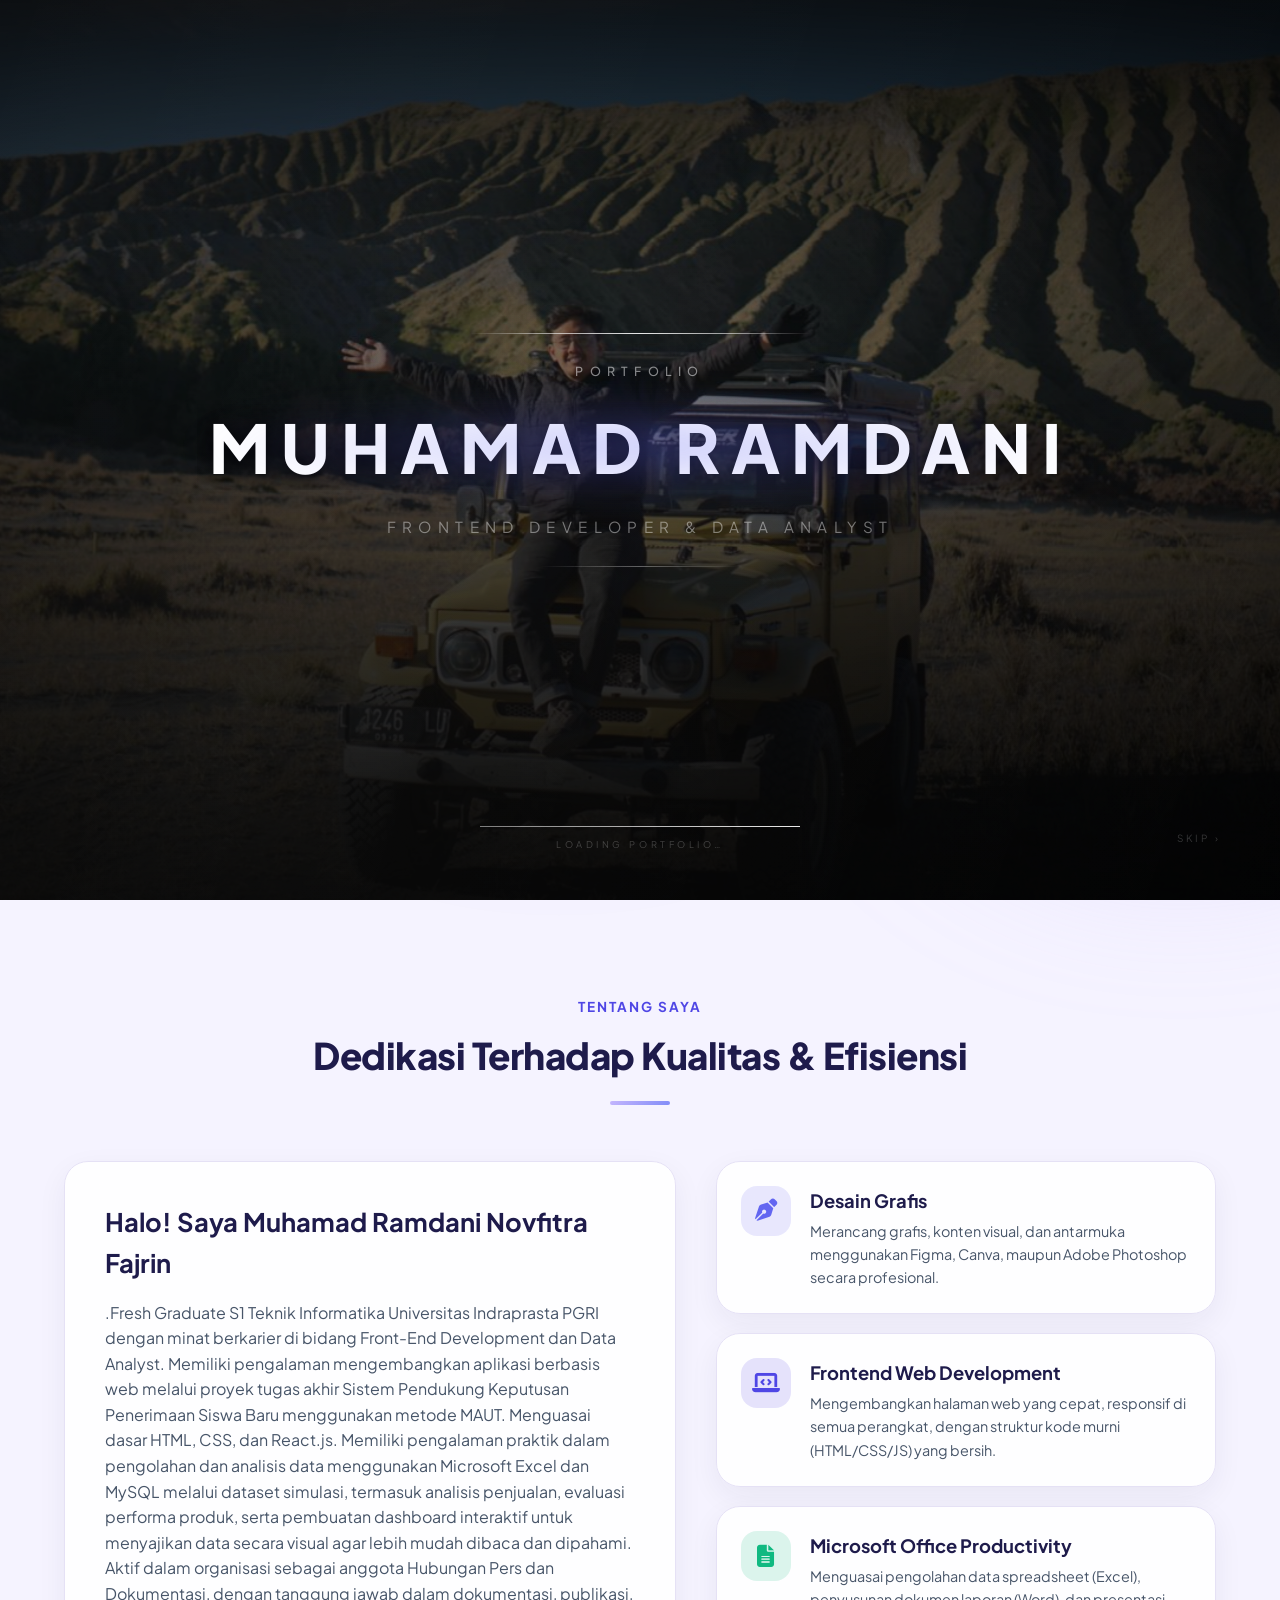
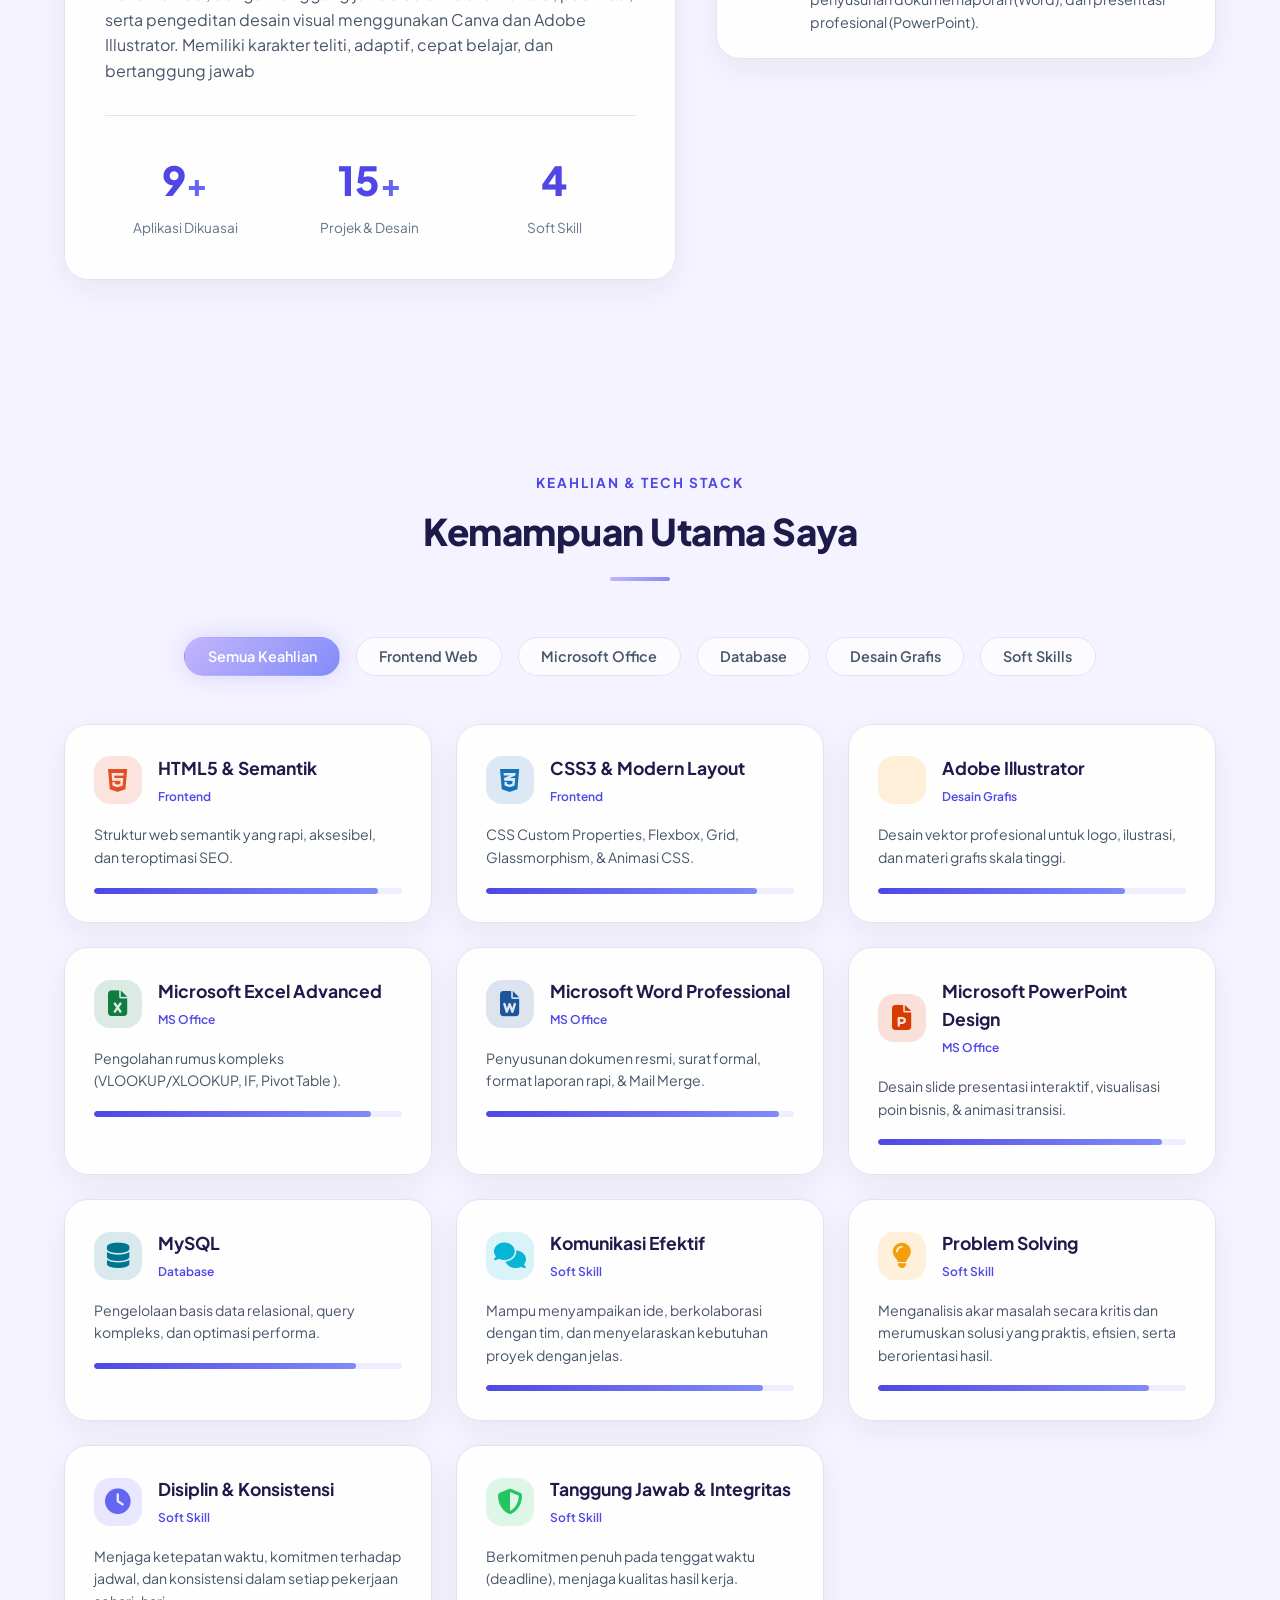
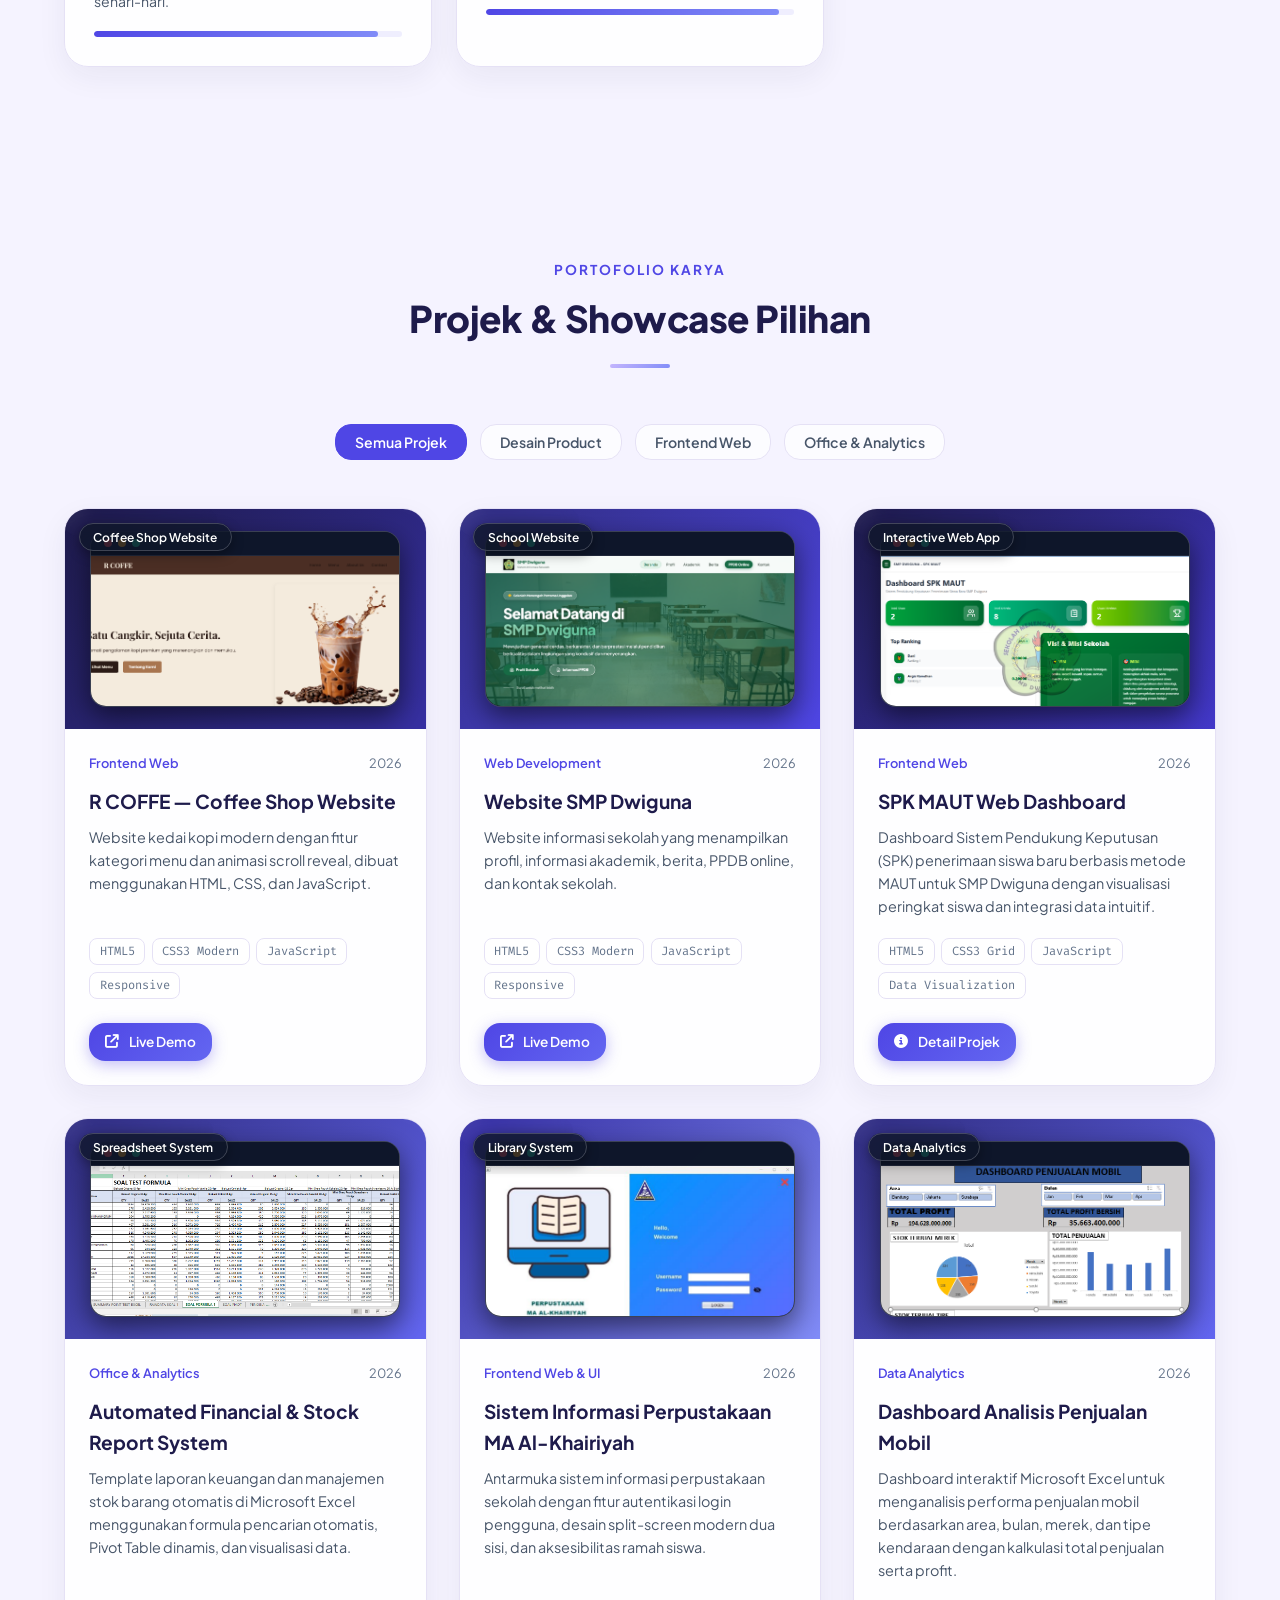
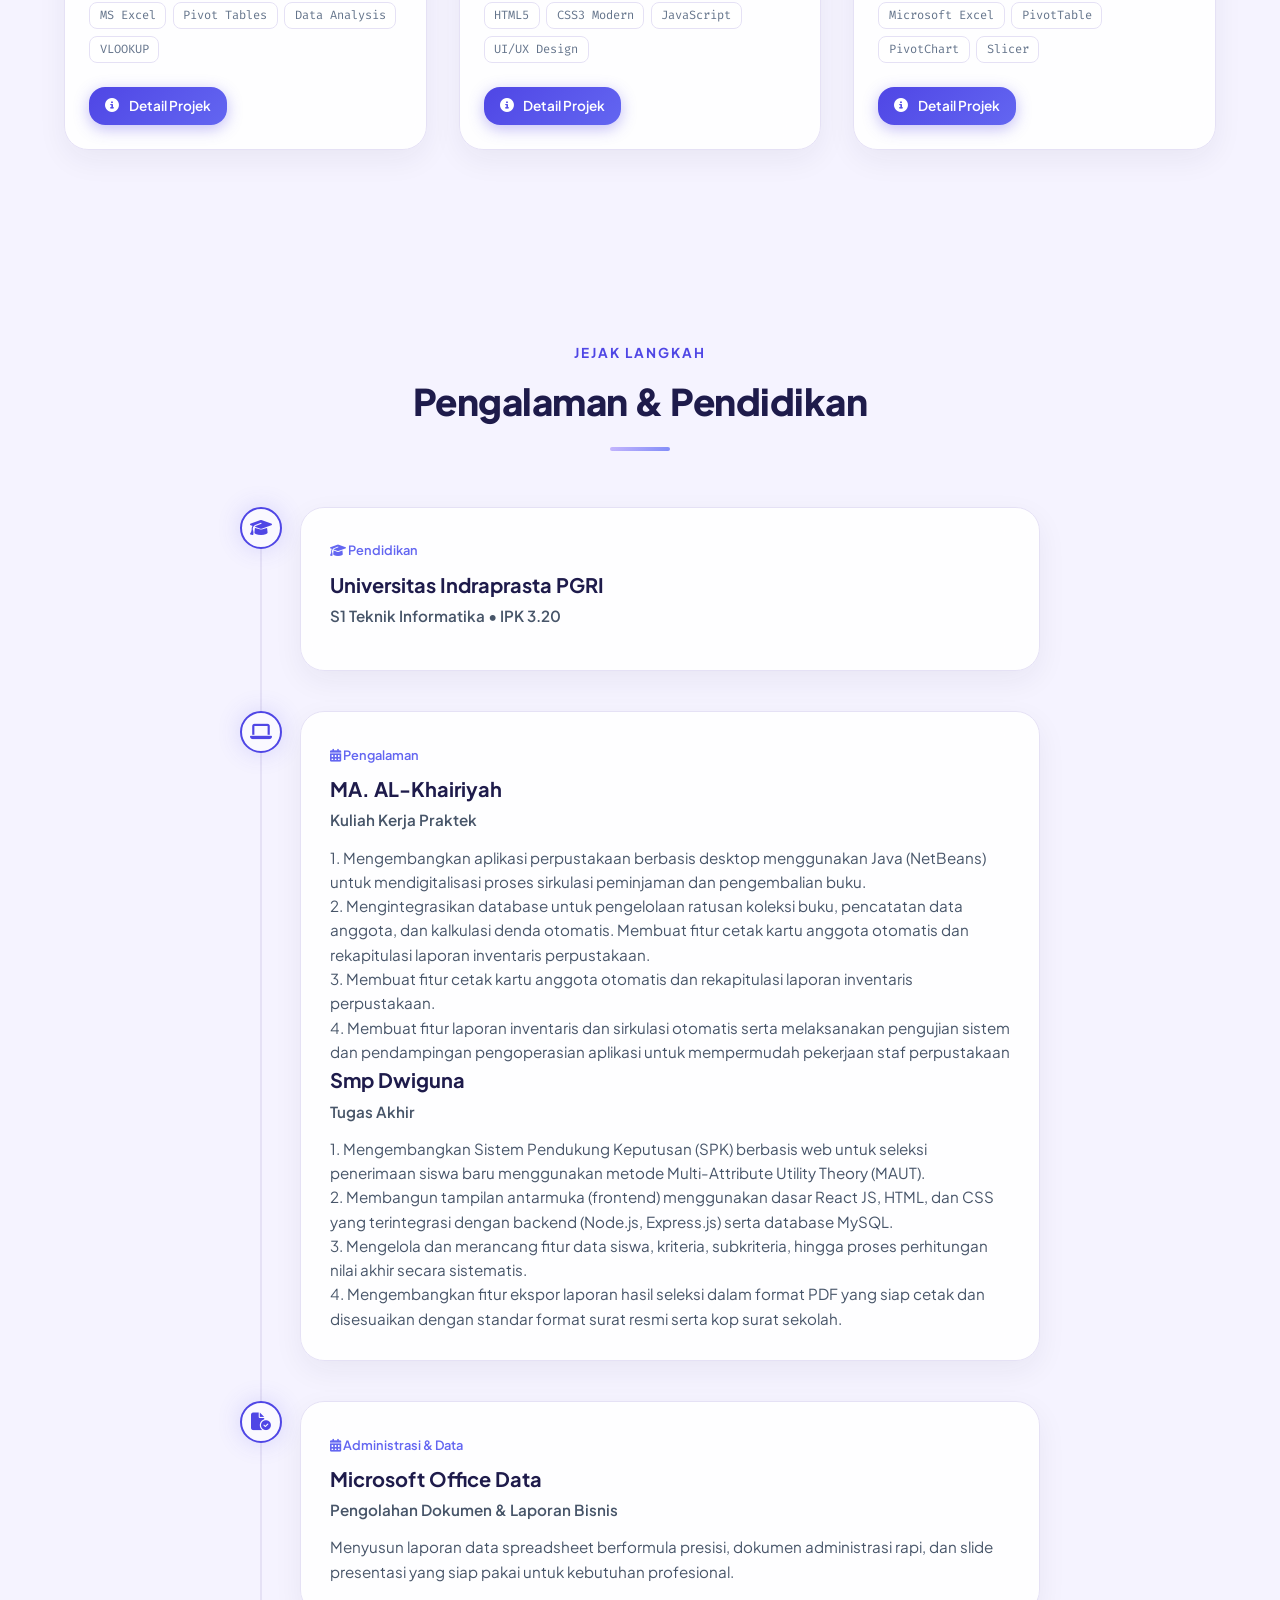
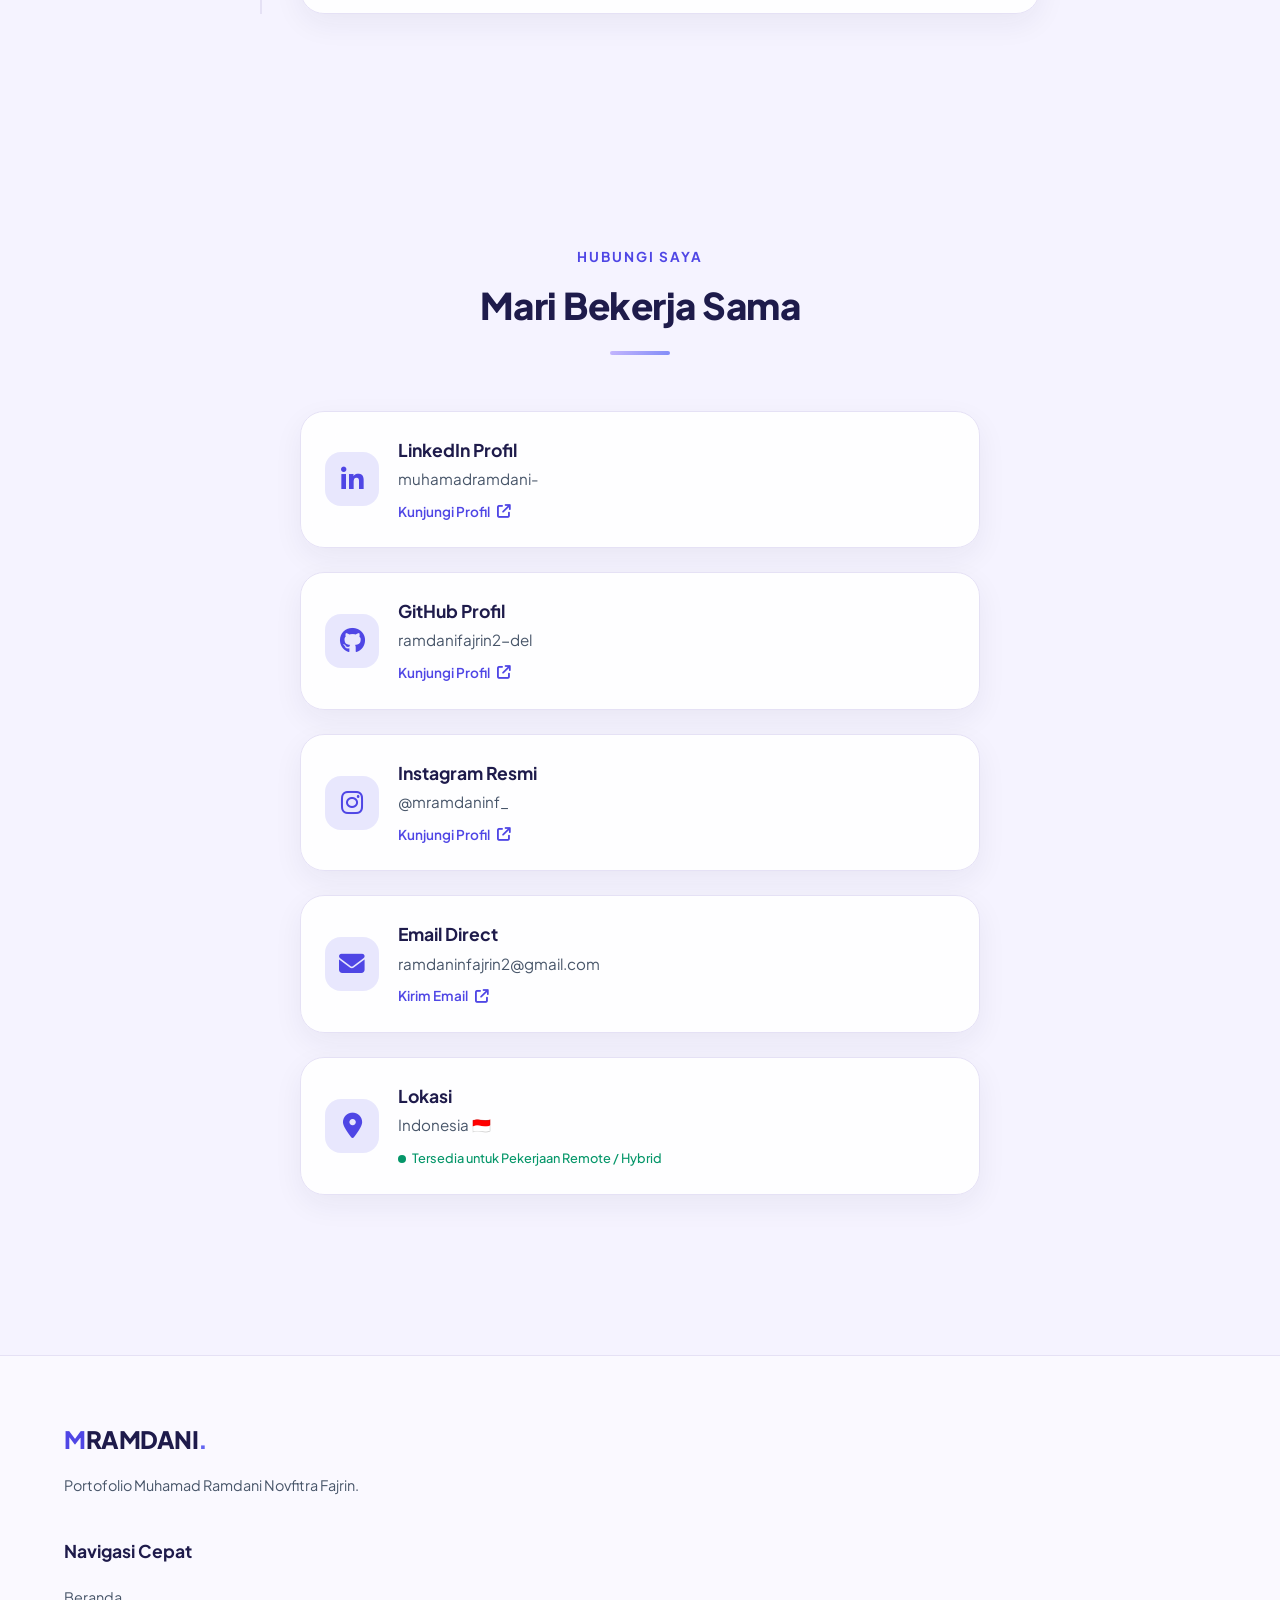
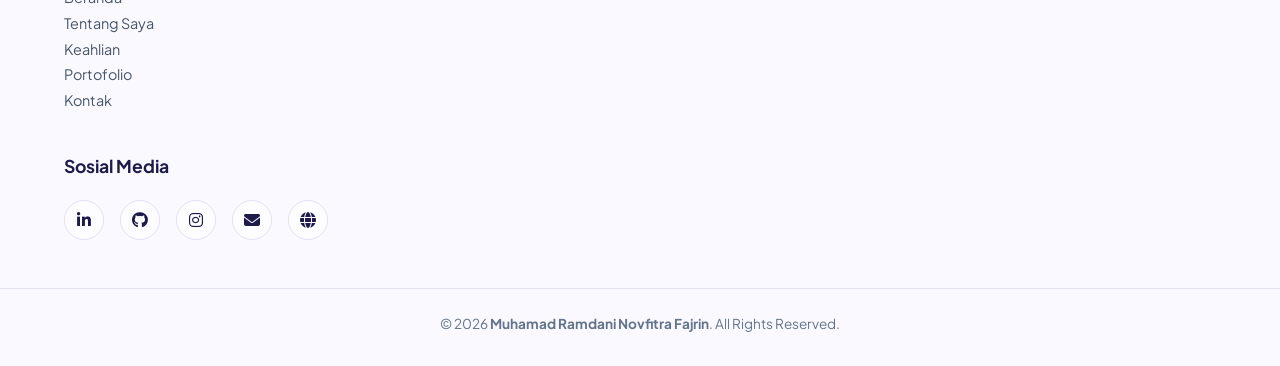
==== commit 5ccc1ab6: "upate" ====
--- a/index.html
+++ b/index.html
@@ -447,17 +447,17 @@
                 } else if (window.performance && window.performance.navigation) {
                     isReload = (window.performance.navigation.type === 1);
                 }
-            } catch (e) {}
+            } catch (e) { }
 
             if (!isReload) {
                 var ref = document.referrer || '';
                 var isFromDetail = (window.location.search.indexOf('from=detail') !== -1) ||
-                                   /detail-[a-zA-Z0-9_-]+\.html/i.test(ref) ||
-                                   ref.indexOf('detail-') !== -1 ||
-                                   (window.performance && window.performance.getEntriesByType &&
-                                    window.performance.getEntriesByType('navigation')[0] &&
-                                    window.performance.getEntriesByType('navigation')[0].type === 'back_forward' &&
-                                    history.state && (history.state.wentToDetail || history.state.introShown));
+                    /detail-[a-zA-Z0-9_-]+\.html/i.test(ref) ||
+                    ref.indexOf('detail-') !== -1 ||
+                    (window.performance && window.performance.getEntriesByType &&
+                        window.performance.getEntriesByType('navigation')[0] &&
+                        window.performance.getEntriesByType('navigation')[0].type === 'back_forward' &&
+                        history.state && (history.state.wentToDetail || history.state.introShown));
 
                 if (isFromDetail) {
                     document.documentElement.classList.add('skip-cinematic');
@@ -587,7 +587,7 @@
                     </div>
 
                     <p class="hero-description">
-                        A fresh graduate with a functional understanding of <strong>UI/UX Design</strong>,
+                        A fresh graduate with a functional understanding of <strong>Data Analyst</strong>,
                         <strong>Frontend Web Development</strong>, and data management using <strong>MS Office</strong>.
                         Eager to learn, highly adaptable, and ready to explore new challenges and skills to contribute
                         effectively in the professional world.
@@ -704,14 +704,17 @@
                         <div class="about-text">
                             <h3>Halo! Saya Muhamad Ramdani Novfitra Fajrin</h3>
                             <p>
-                                Fresh graduate S1 Teknik Informatika dari Universitas Indraprasta PGRI dengan pengalaman
-                                PKL sebagai Admin Online di bidang digital printing serta pengalaman membangun aplikasi
-                                berbasis web melalui proyek Sistem Pendukung Keputusan (SPK) penerimaan siswa baru
-                                menggunakan metode MAUT. Memiliki kemampuan dalam pengembangan web, pengolahan data
-                                menggunakan Microsoft Office, serta pembuatan desain grafis berbasis referensi. Pribadi
-                                yang cepat belajar, disiplin, bertanggung jawab, adaptif, dan mampu bekerja dalam tim,
-                                serta memiliki motivasi untuk terus berkembang dan berkontribusi secara profesional di
-                                bidang administrasi, teknologi informasi, maupun desain grafis.
+                                .Fresh Graduate S1 Teknik Informatika Universitas Indraprasta PGRI dengan minat
+                                berkarier di bidang Front-End Development dan Data Analyst. Memiliki pengalaman
+                                mengembangkan aplikasi berbasis web melalui proyek tugas akhir Sistem Pendukung
+                                Keputusan Penerimaan Siswa Baru menggunakan metode MAUT. Menguasai dasar HTML, CSS, dan
+                                React.js. Memiliki pengalaman praktik dalam pengolahan dan analisis data menggunakan
+                                Microsoft Excel dan MySQL melalui dataset simulasi, termasuk analisis penjualan,
+                                evaluasi performa produk, serta pembuatan dashboard interaktif untuk menyajikan data
+                                secara visual agar lebih mudah dibaca dan dipahami. Aktif dalam organisasi sebagai
+                                anggota Hubungan Pers dan Dokumentasi, dengan tanggung jawab dalam dokumentasi,
+                                publikasi, serta pengeditan desain visual menggunakan Canva dan Adobe Illustrator.
+                                Memiliki karakter teliti, adaptif, cepat belajar, dan bertanggung jawab
                             </p>
 
                         </div>
@@ -1239,7 +1242,8 @@
                             <h3 class="project-title">Dashboard Analisis Penjualan Mobil</h3>
                             <p class="project-excerpt">
                                 Dashboard interaktif Microsoft Excel untuk menganalisis performa penjualan mobil
-                                berdasarkan area, bulan, merek, dan tipe kendaraan dengan kalkulasi total penjualan serta profit.
+                                berdasarkan area, bulan, merek, dan tipe kendaraan dengan kalkulasi total penjualan
+                                serta profit.
                             </p>
                             <div class="project-tech">
                                 <span>Microsoft Excel</span>
@@ -1553,7 +1557,7 @@
                 } else if (window.performance && window.performance.navigation) {
                     isReload = (window.performance.navigation.type === 1);
                 }
-            } catch (e) {}
+            } catch (e) { }
 
             // 2. Deteksi apakah navigasi berasal dari halaman detail project
             var ref = document.referrer || '';
@@ -1567,7 +1571,7 @@
                 } else if (window.performance && window.performance.navigation) {
                     isBackForward = (window.performance.navigation.type === 2);
                 }
-            } catch (e) {}
+            } catch (e) { }
             var isBackFromDetail = isBackForward && history.state && (history.state.wentToDetail || history.state.introShown);
 
             // BUKAN reload, dan terdapat indikasi kuat kembali dari halaman detail
@@ -1578,7 +1582,7 @@
                 try {
                     var cleanUrl = window.location.pathname + window.location.hash;
                     window.history.replaceState({ introShown: true }, '', cleanUrl);
-                } catch (e) {}
+                } catch (e) { }
             }
 
             // ATURAN 3: Opening cinematic TIDAK muncul ketika pengunjung kembali ke halaman utama dari halaman detail project
@@ -1634,7 +1638,7 @@
                     // Tandai di history state bahwa intro sudah selesai ditayangkan
                     try {
                         window.history.replaceState({ introShown: true }, '', window.location.href);
-                    } catch (e) {}
+                    } catch (e) { }
                 }, 900);
             }
 
@@ -1643,7 +1647,7 @@
                 link.addEventListener('click', function () {
                     try {
                         window.history.replaceState({ introShown: true, wentToDetail: true }, '', window.location.href);
-                    } catch (e) {}
+                    } catch (e) { }
                 });
             });
 
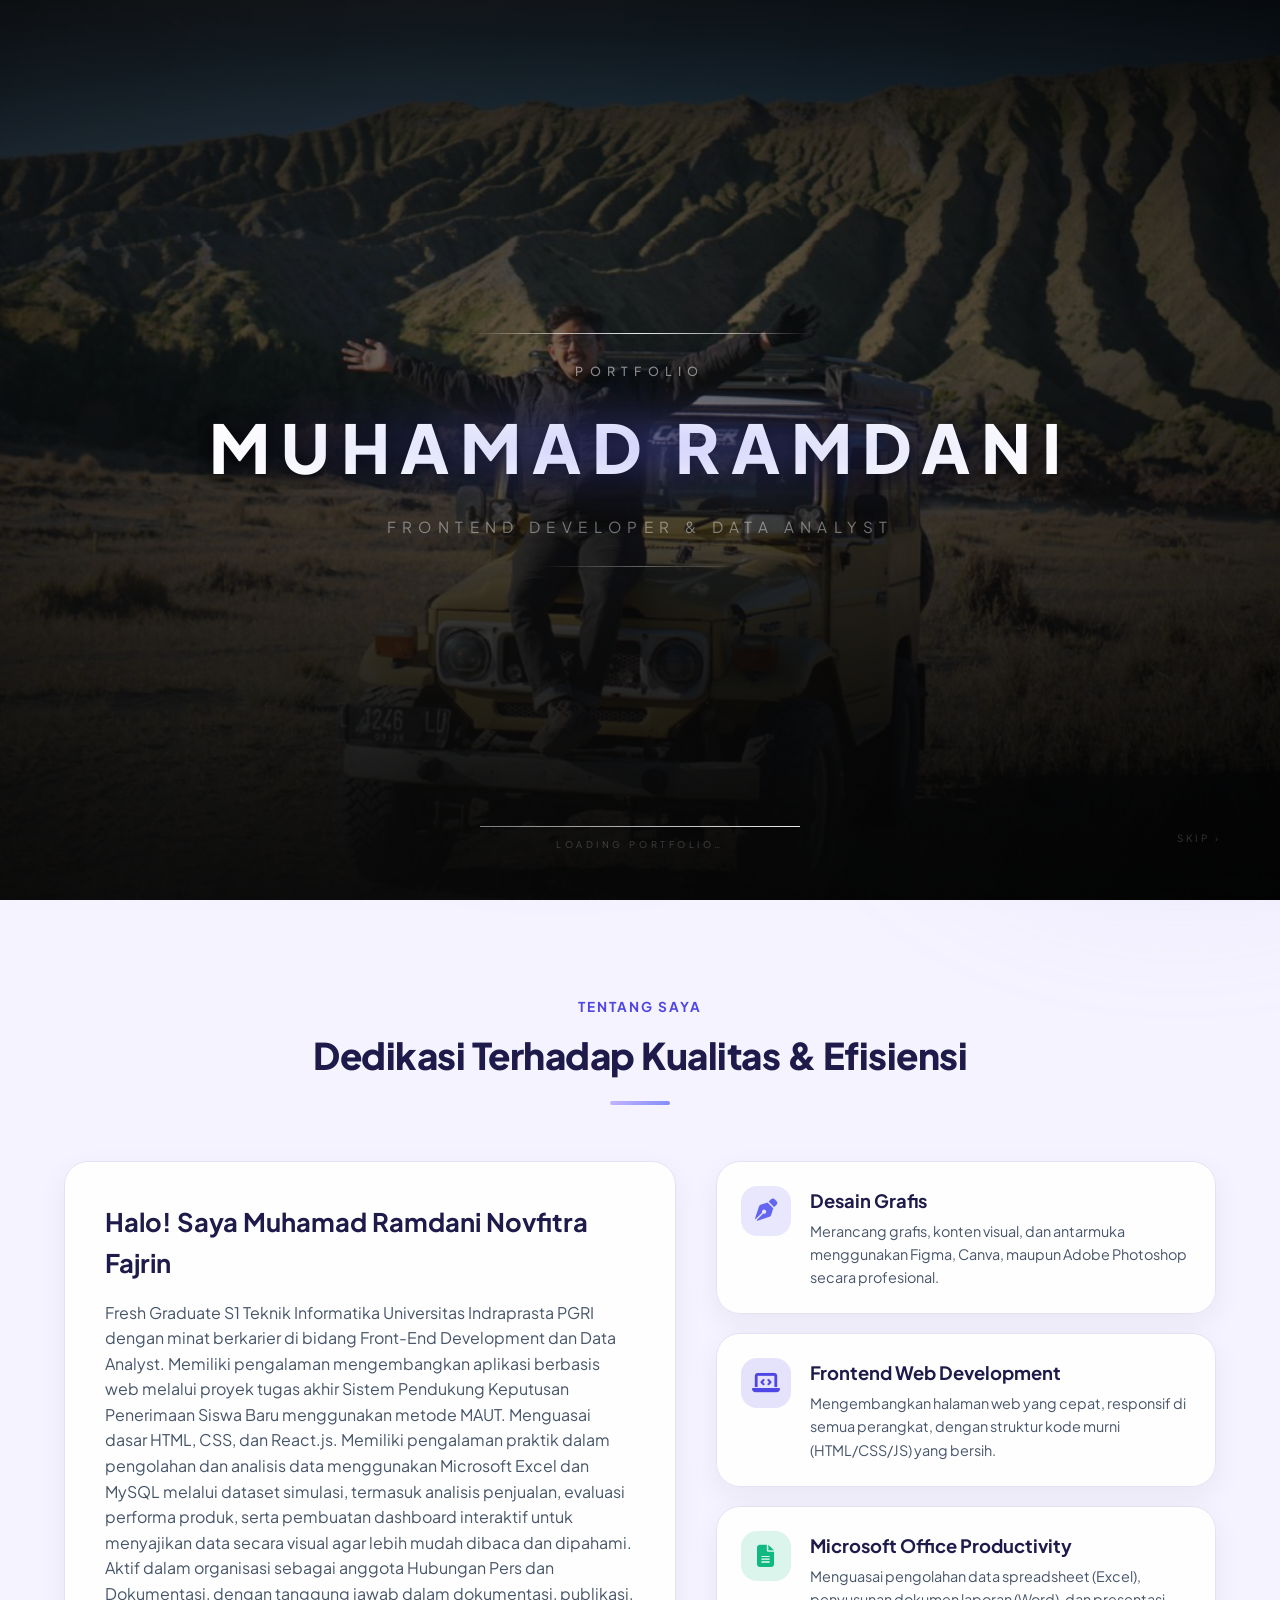
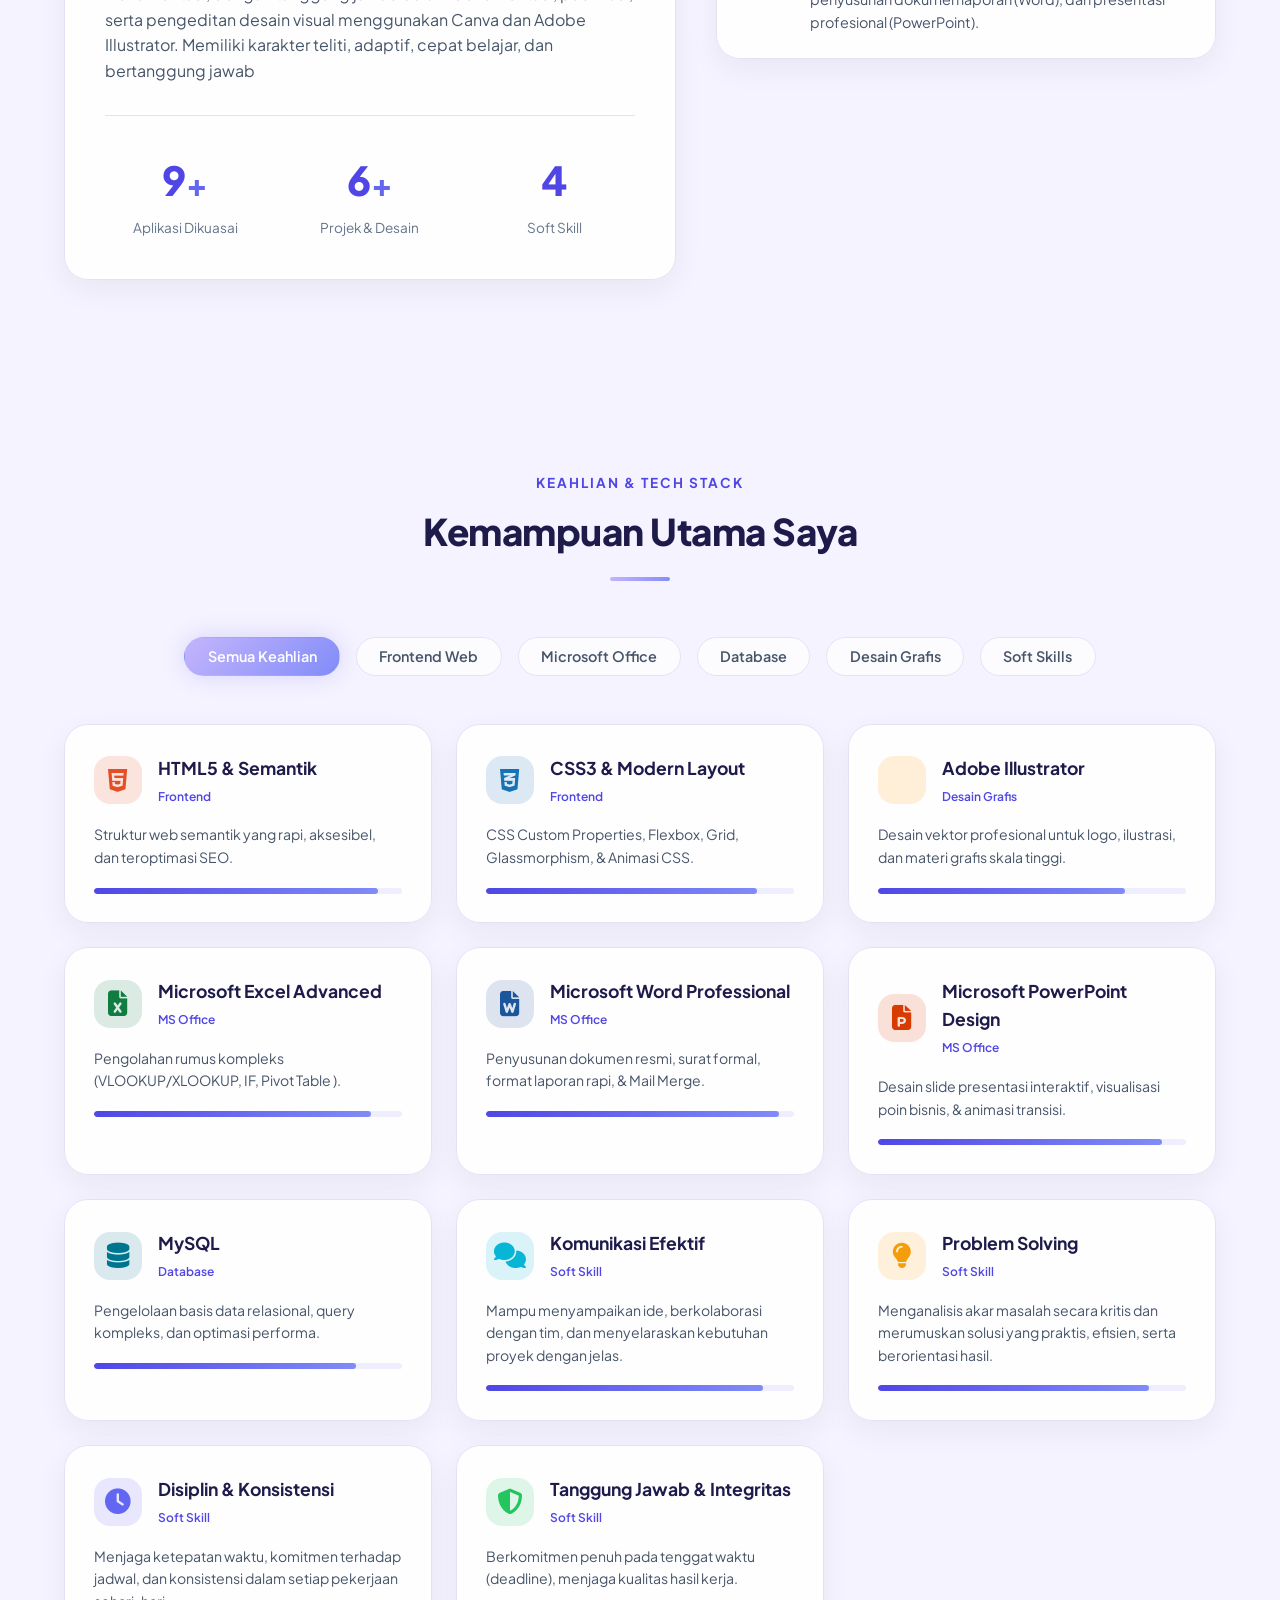
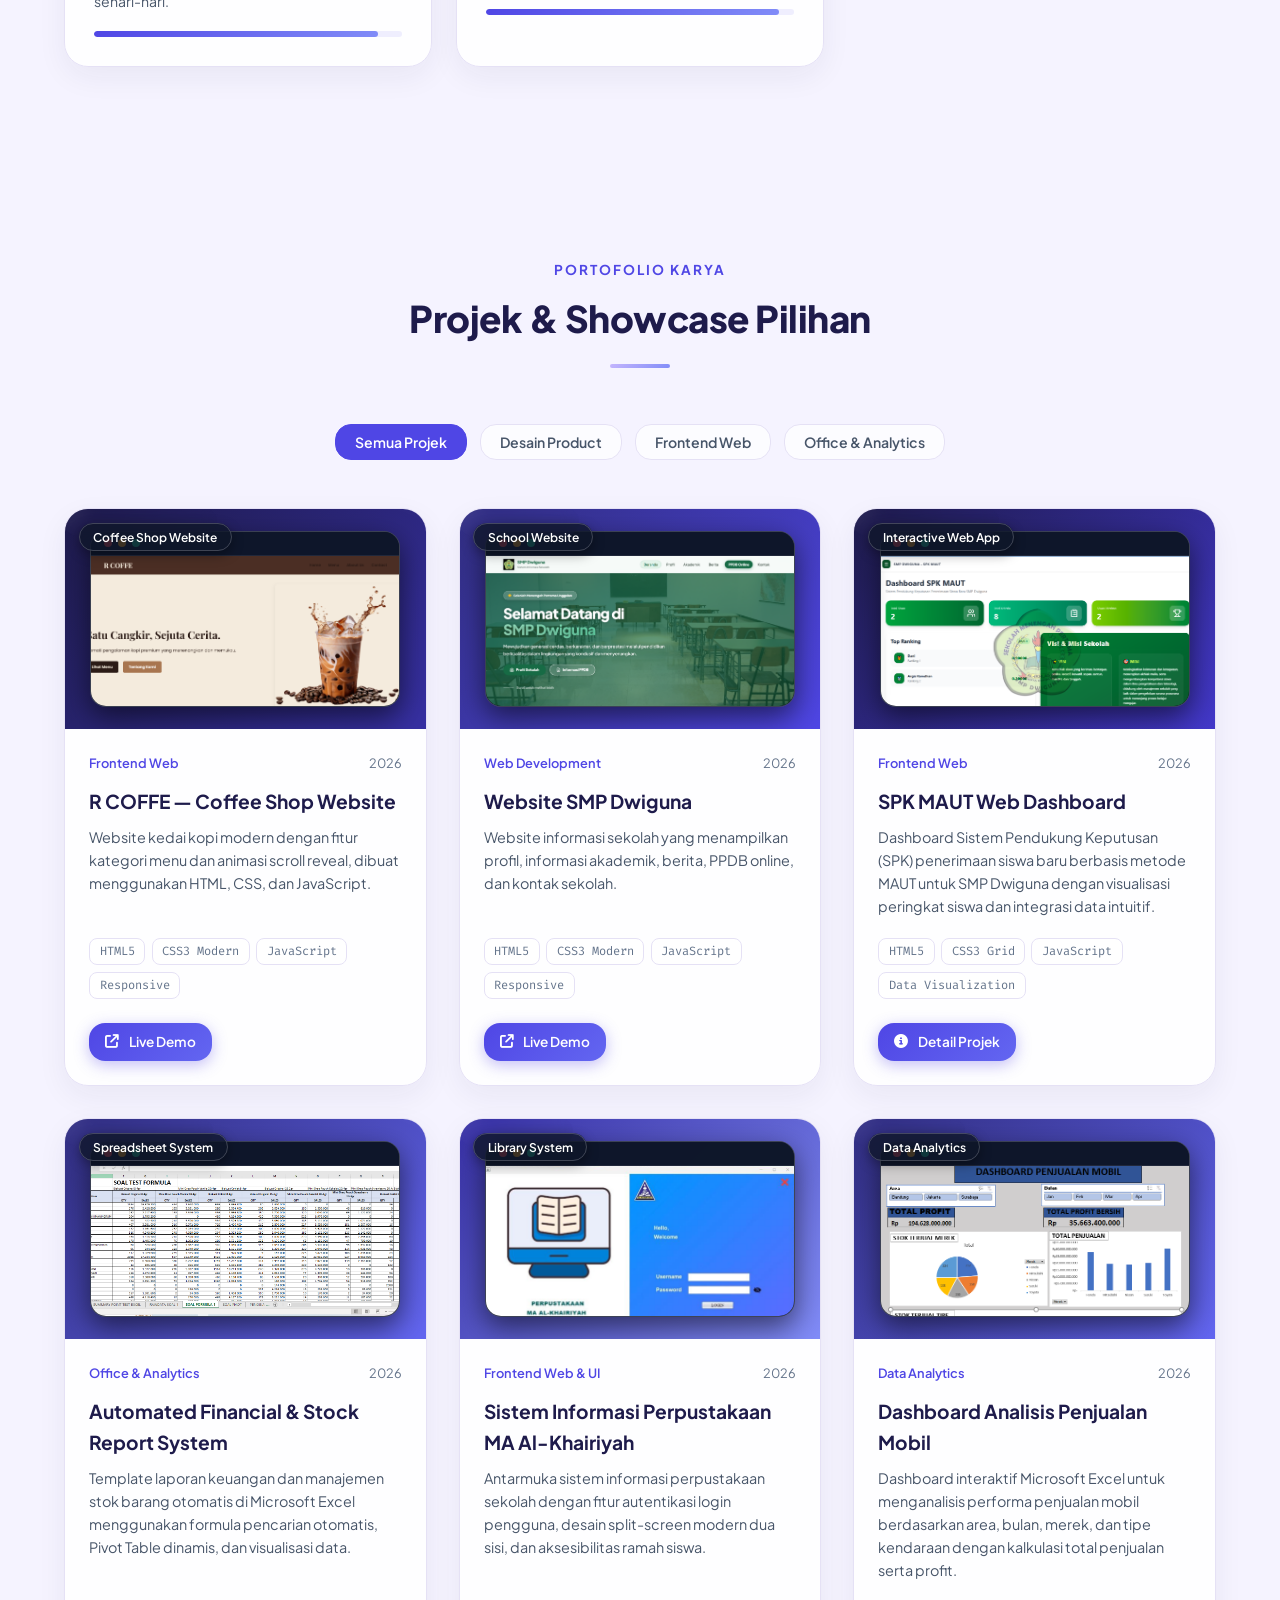
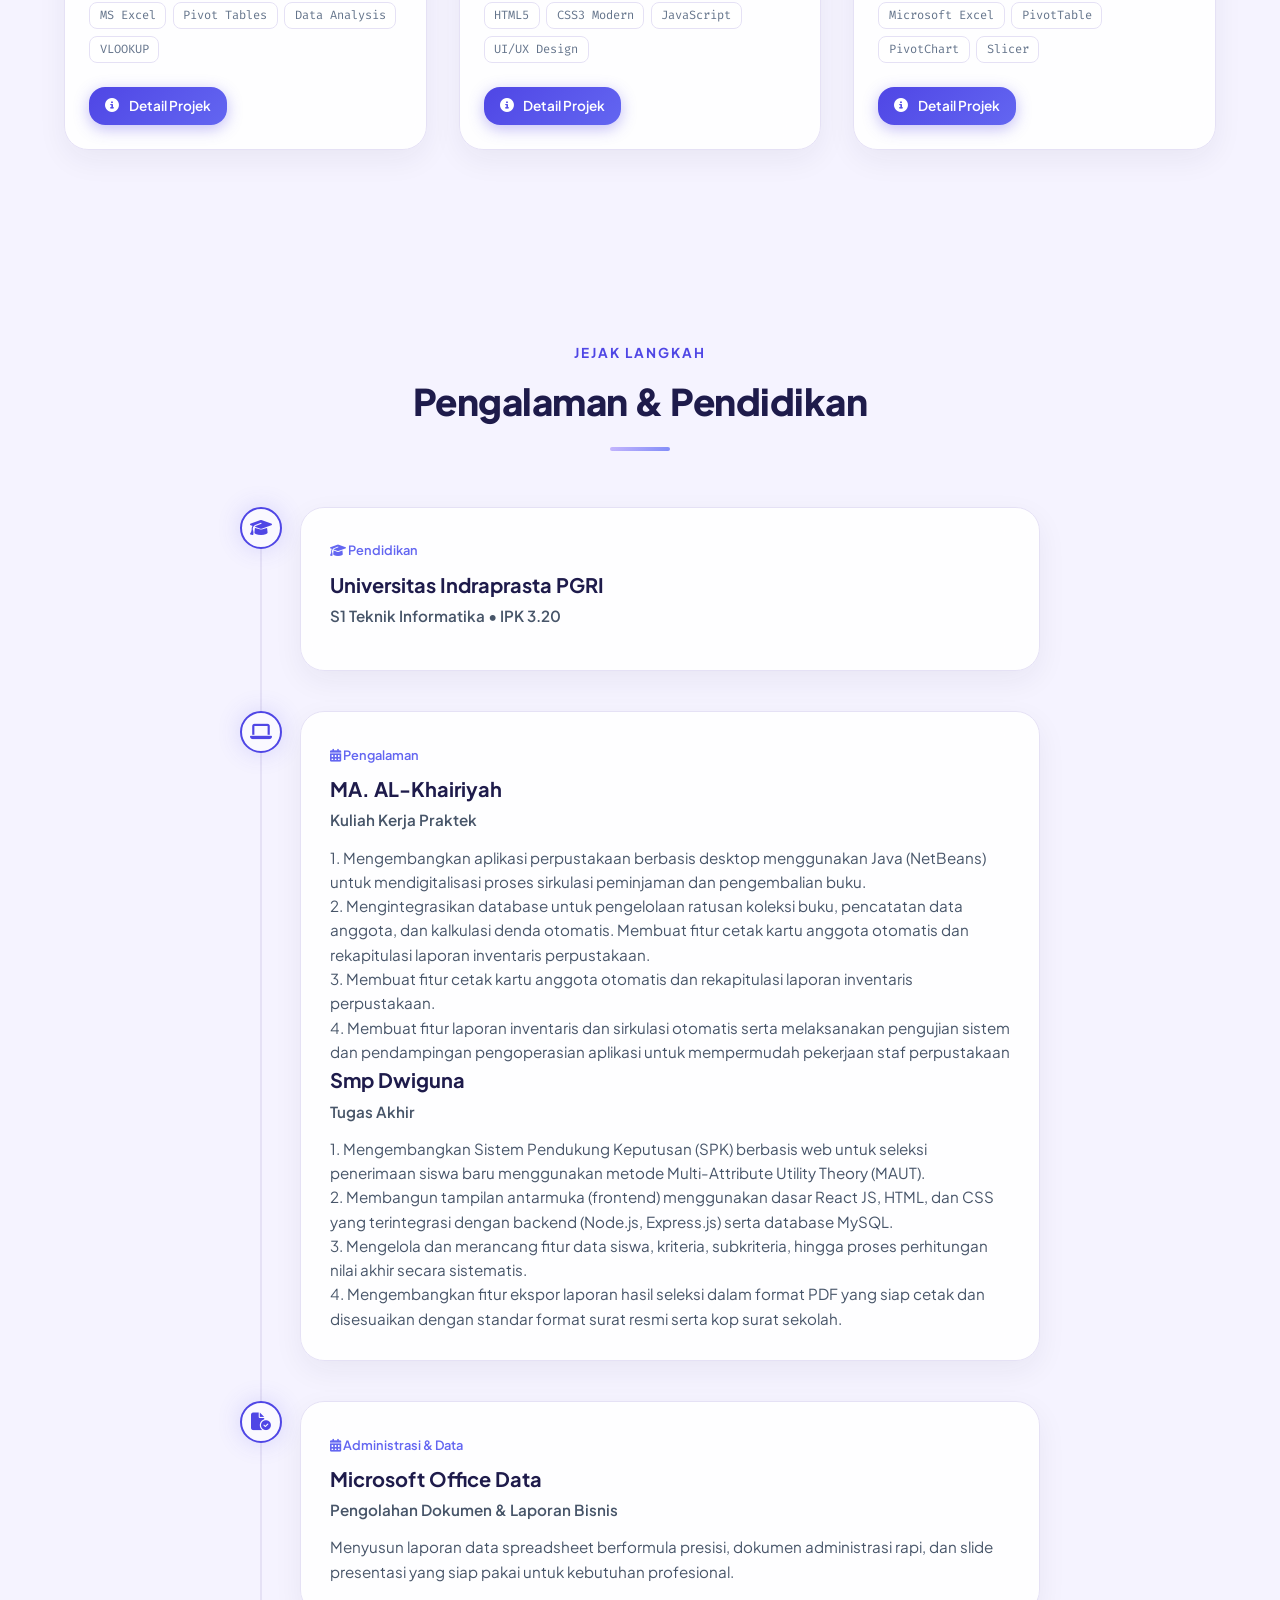
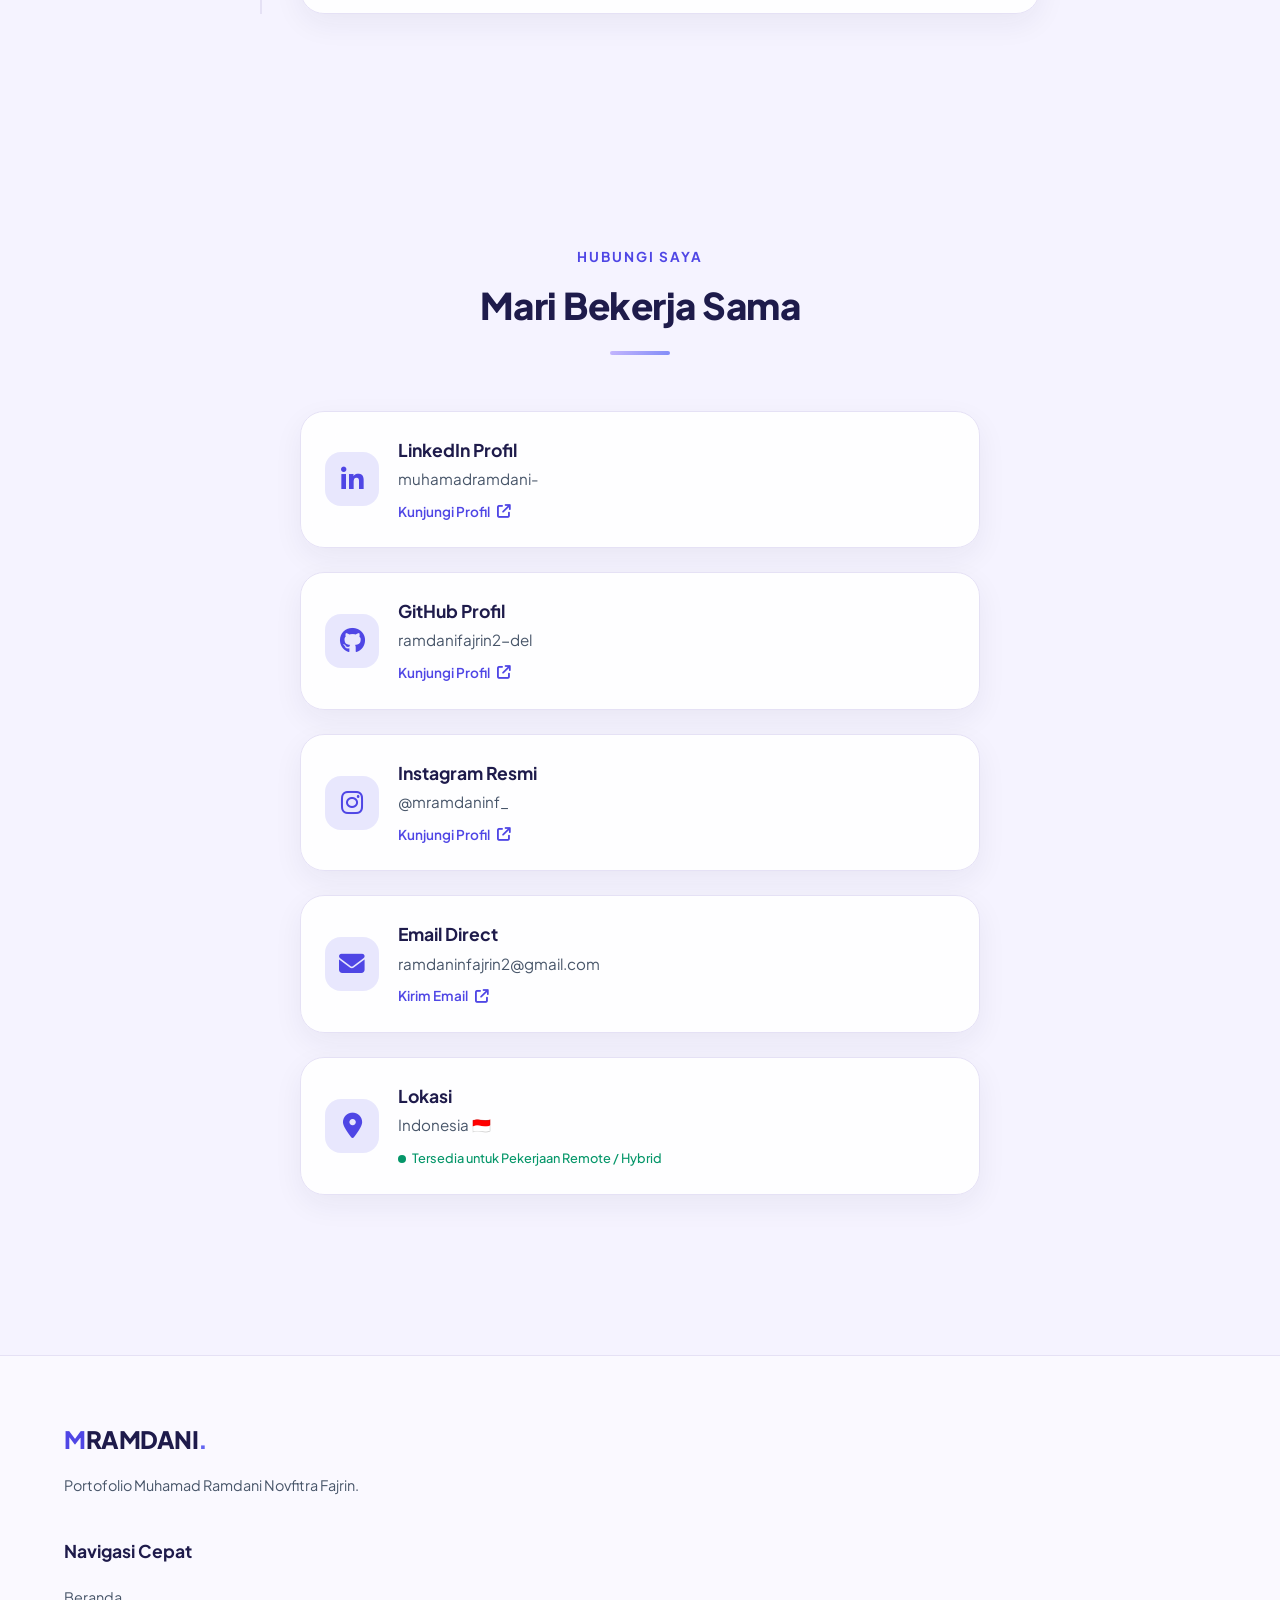
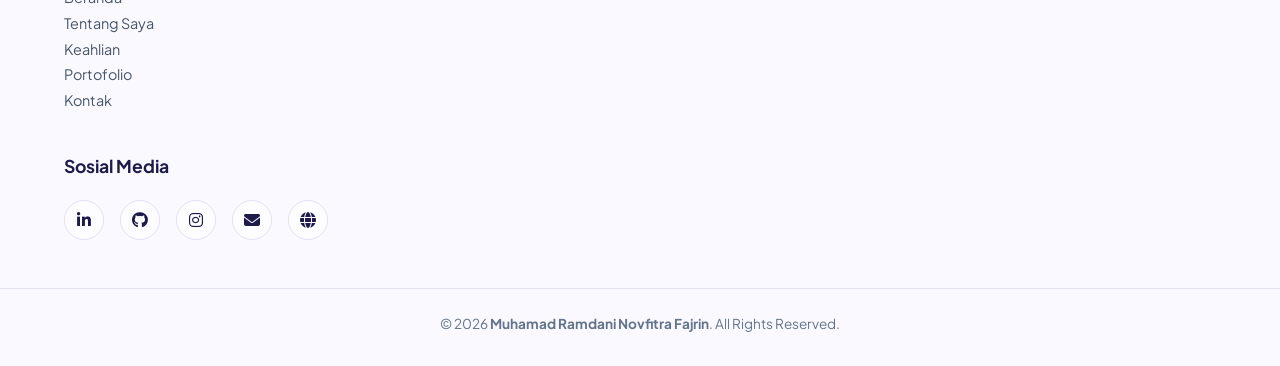
==== commit 4a475b64: "update" ====
--- a/index.html
+++ b/index.html
@@ -600,8 +600,9 @@
                         <a href="#contact" class="btn btn-secondary">
                             <i class="fa-solid fa-envelope"></i> Hubungi Saya
                         </a>
-                        <a href="cv/Muhamad Ramdani Novfitra Fatjer'in-FR.pdf" target="_blank" rel="noopener noreferrer"
-                            class="btn btn-cv" download="Muhamad Ramdani Novfitra Fatjer'in-FR.pdf">
+                        <a href="cv/Muhamad Ramdani Novfitra Fatjer'in-resume (2).pdf" target="_blank"
+                            rel="noopener noreferrer" class="btn btn-cv"
+                            download="Muhamad Ramdani Novfitra Fatjer'in-resume (2).pdf">
                             <i class="fa-solid fa-file-arrow-down"></i> Lihat CV
                         </a>
                         <a href="https://instagram.com/mramdaninf_" target="_blank" rel="noopener noreferrer"
@@ -704,7 +705,7 @@
                         <div class="about-text">
                             <h3>Halo! Saya Muhamad Ramdani Novfitra Fajrin</h3>
                             <p>
-                                .Fresh Graduate S1 Teknik Informatika Universitas Indraprasta PGRI dengan minat
+                                Fresh Graduate S1 Teknik Informatika Universitas Indraprasta PGRI dengan minat
                                 berkarier di bidang Front-End Development dan Data Analyst. Memiliki pengalaman
                                 mengembangkan aplikasi berbasis web melalui proyek tugas akhir Sistem Pendukung
                                 Keputusan Penerimaan Siswa Baru menggunakan metode MAUT. Menguasai dasar HTML, CSS, dan
@@ -725,7 +726,7 @@
                                 <span class="stat-label">Aplikasi Dikuasai</span>
                             </div>
                             <div class="stat-box">
-                                <span class="stat-number" data-target="15">0</span><span class="stat-plus">+</span>
+                                <span class="stat-number" data-target="6">0</span><span class="stat-plus">+</span>
                                 <span class="stat-label">Projek &amp; Desain</span>
                             </div>
                             <div class="stat-box">
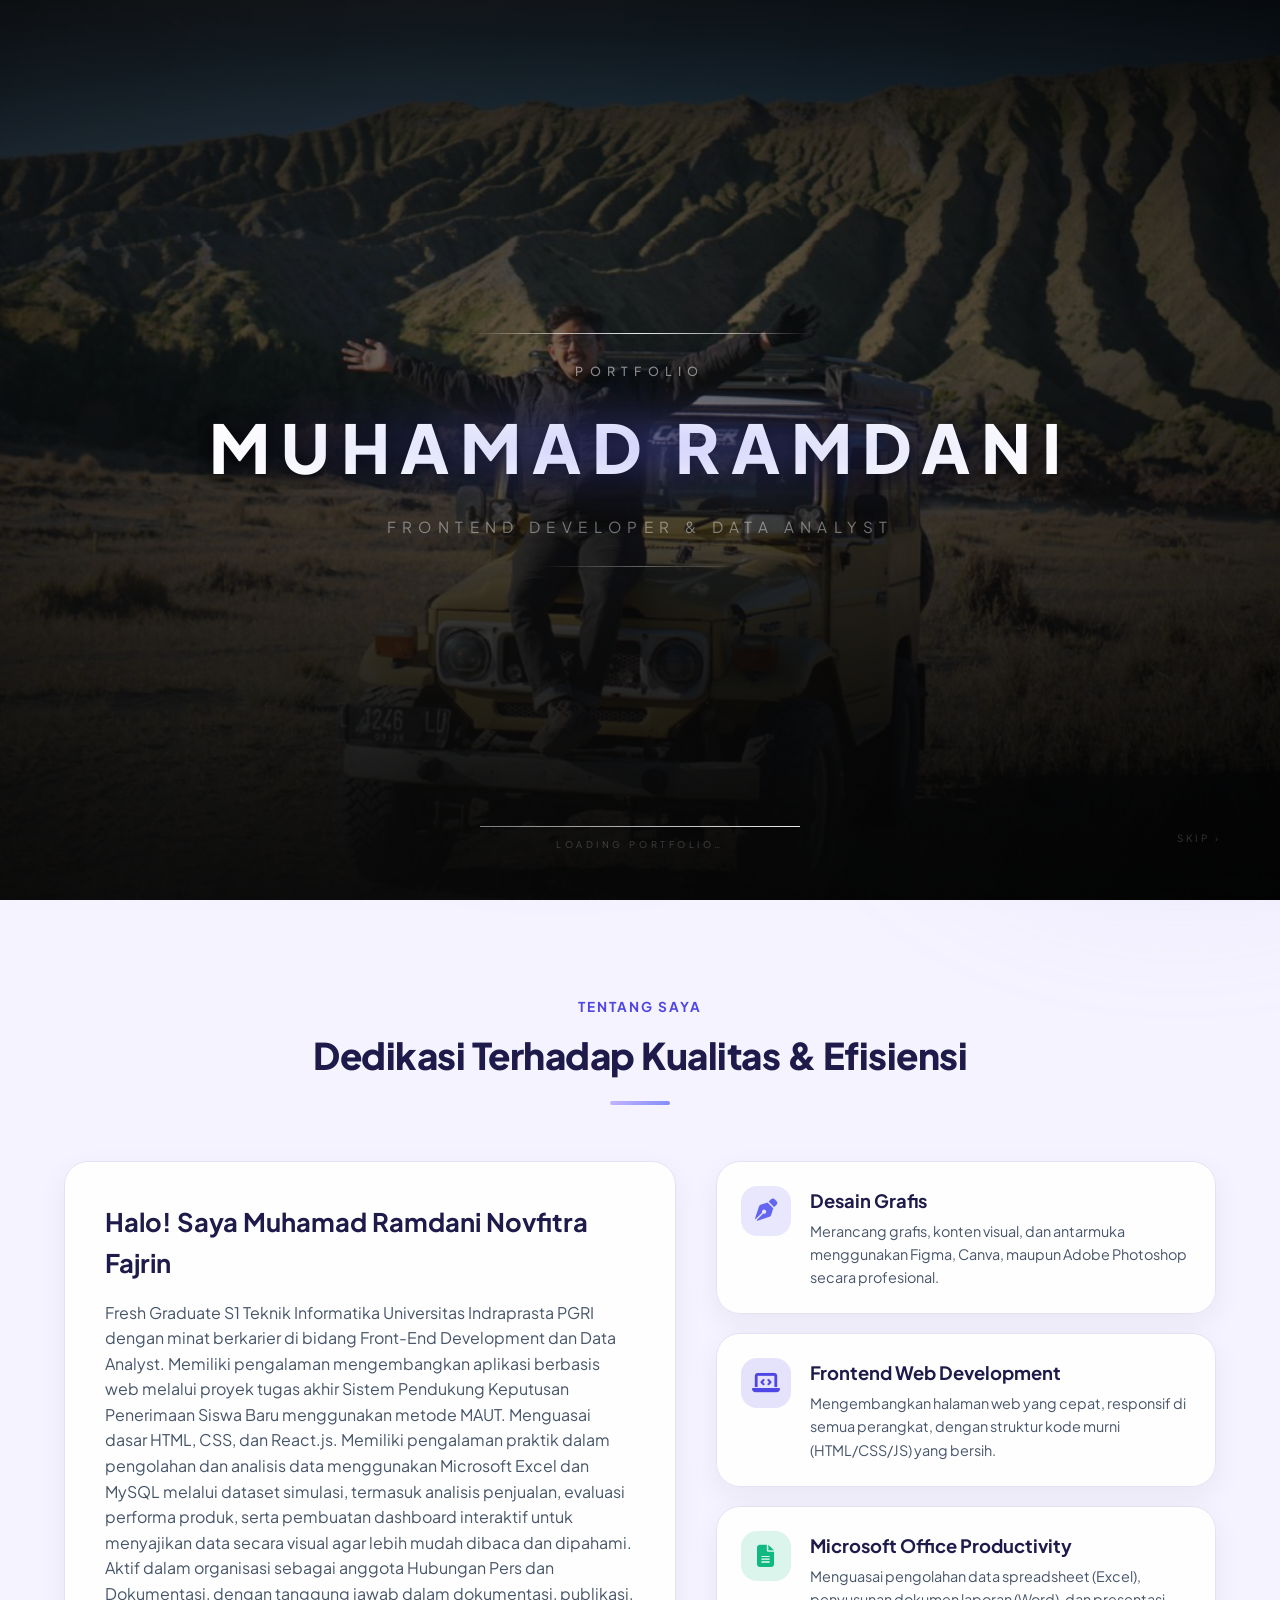
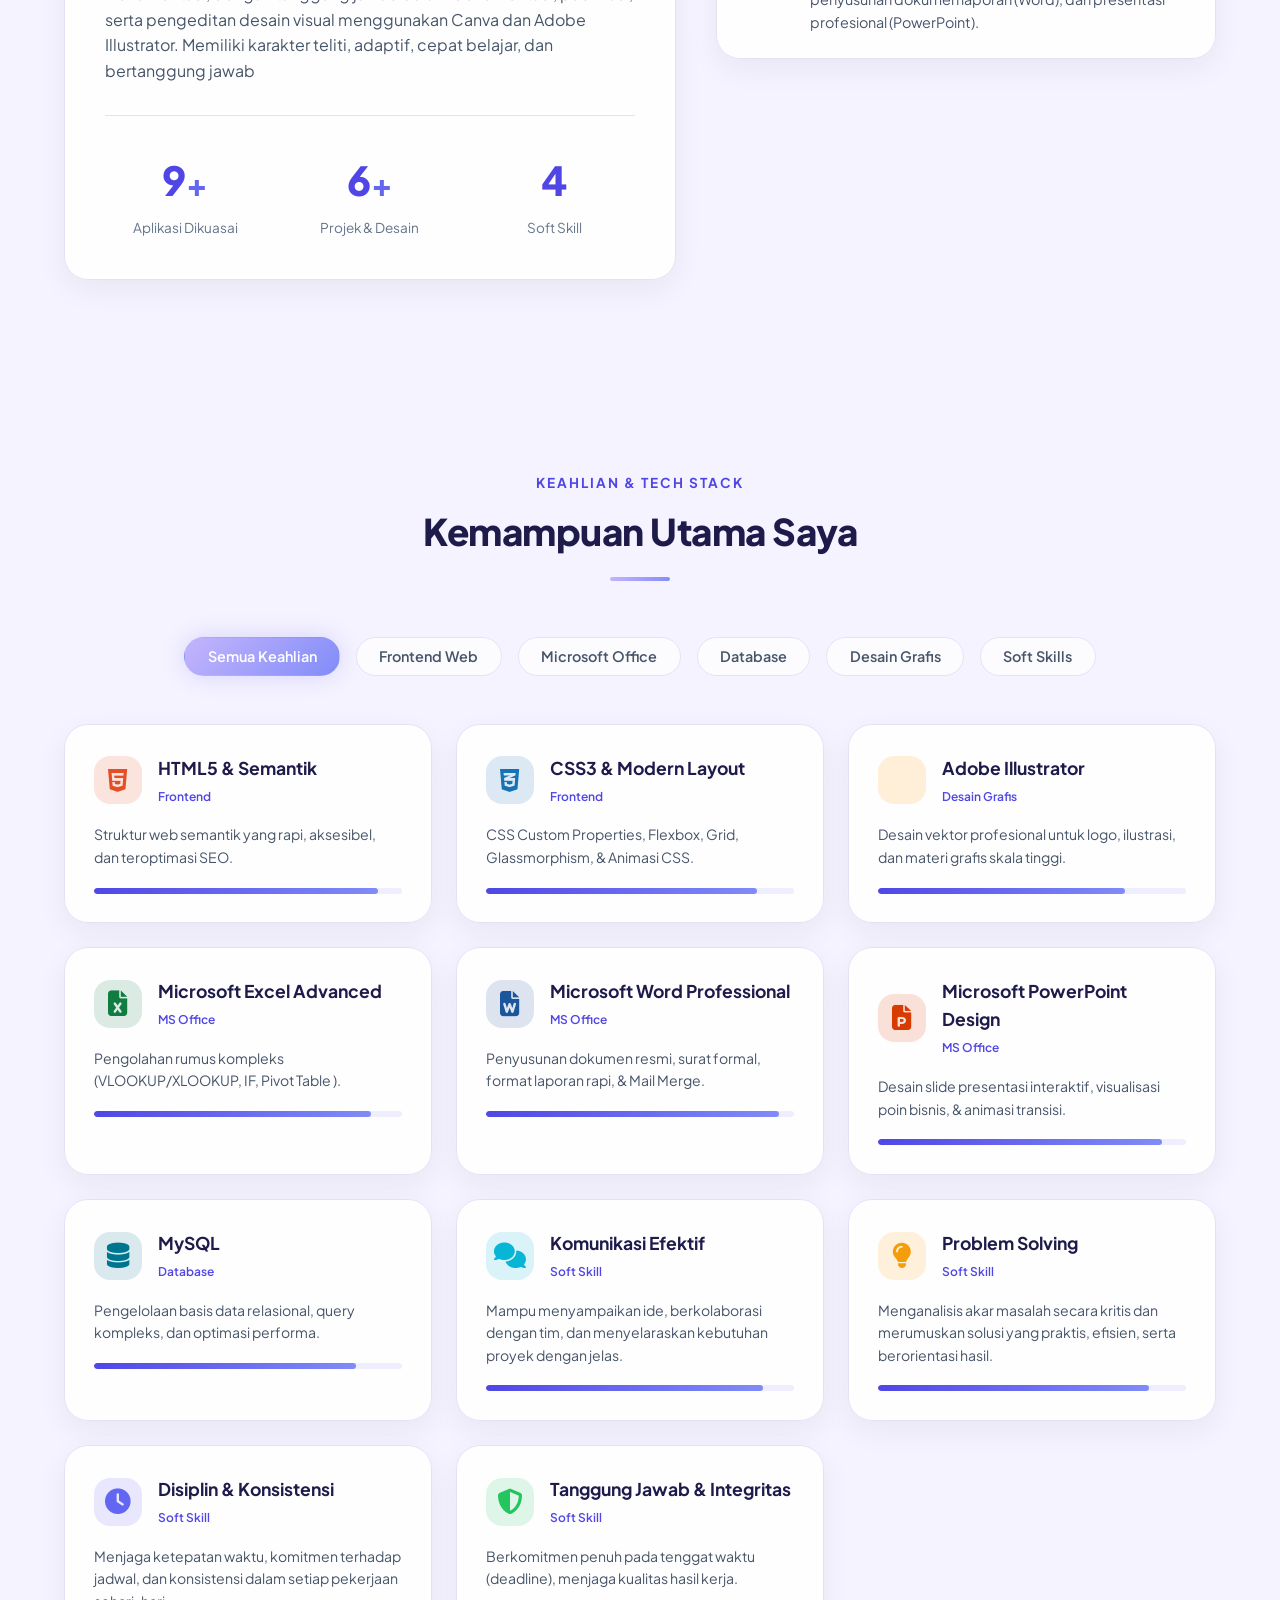
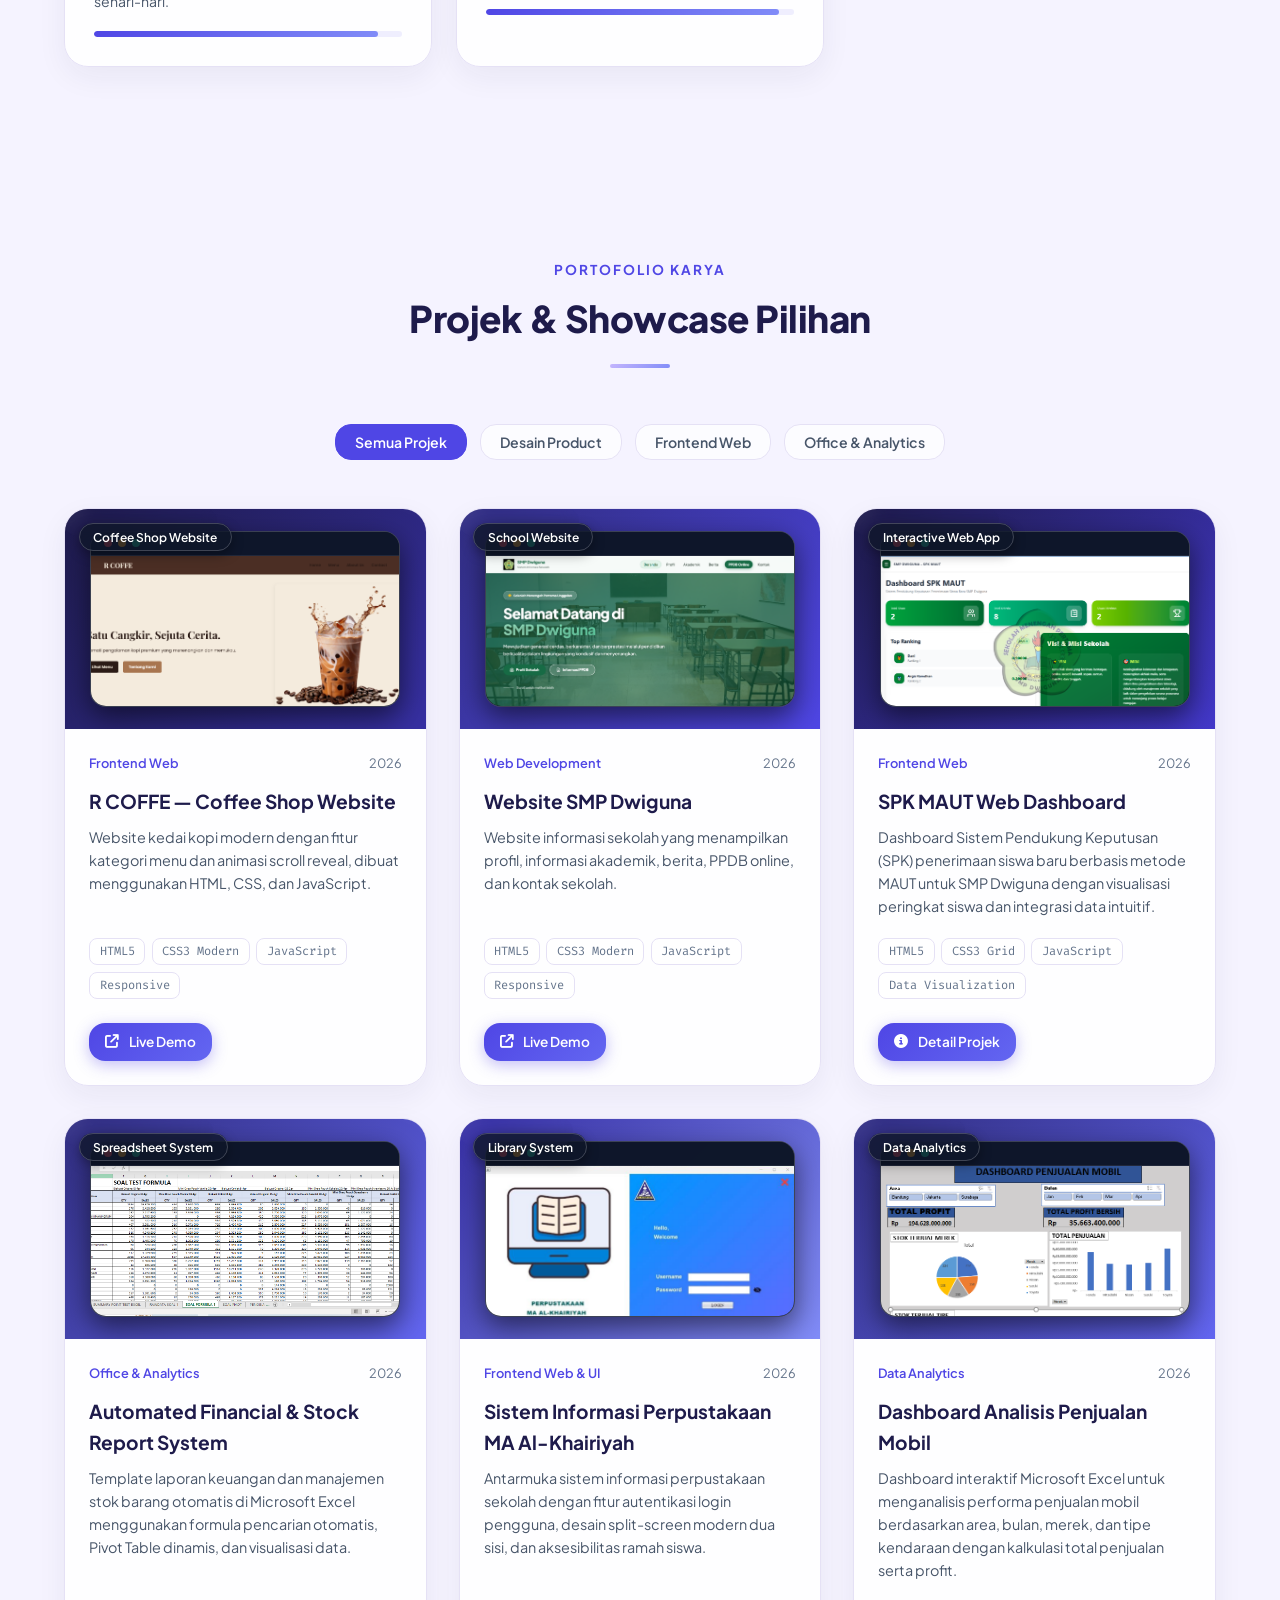
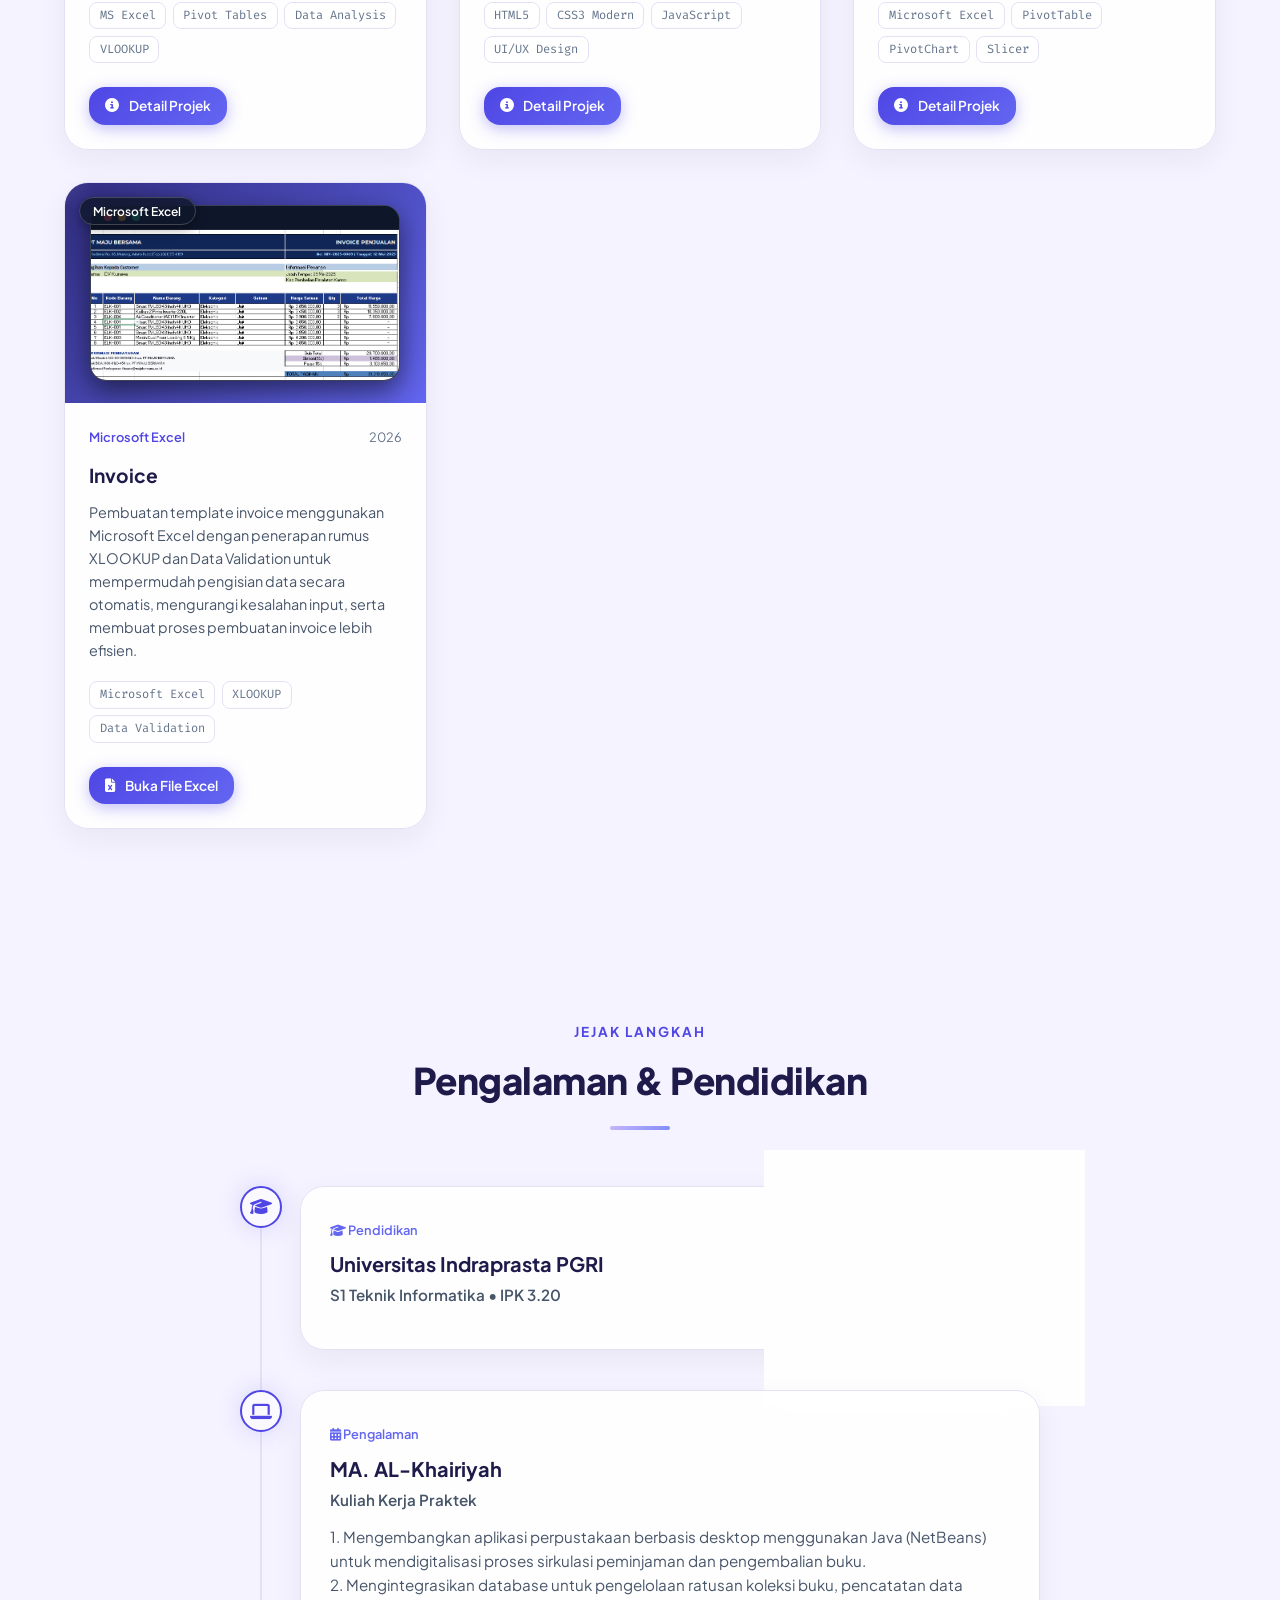
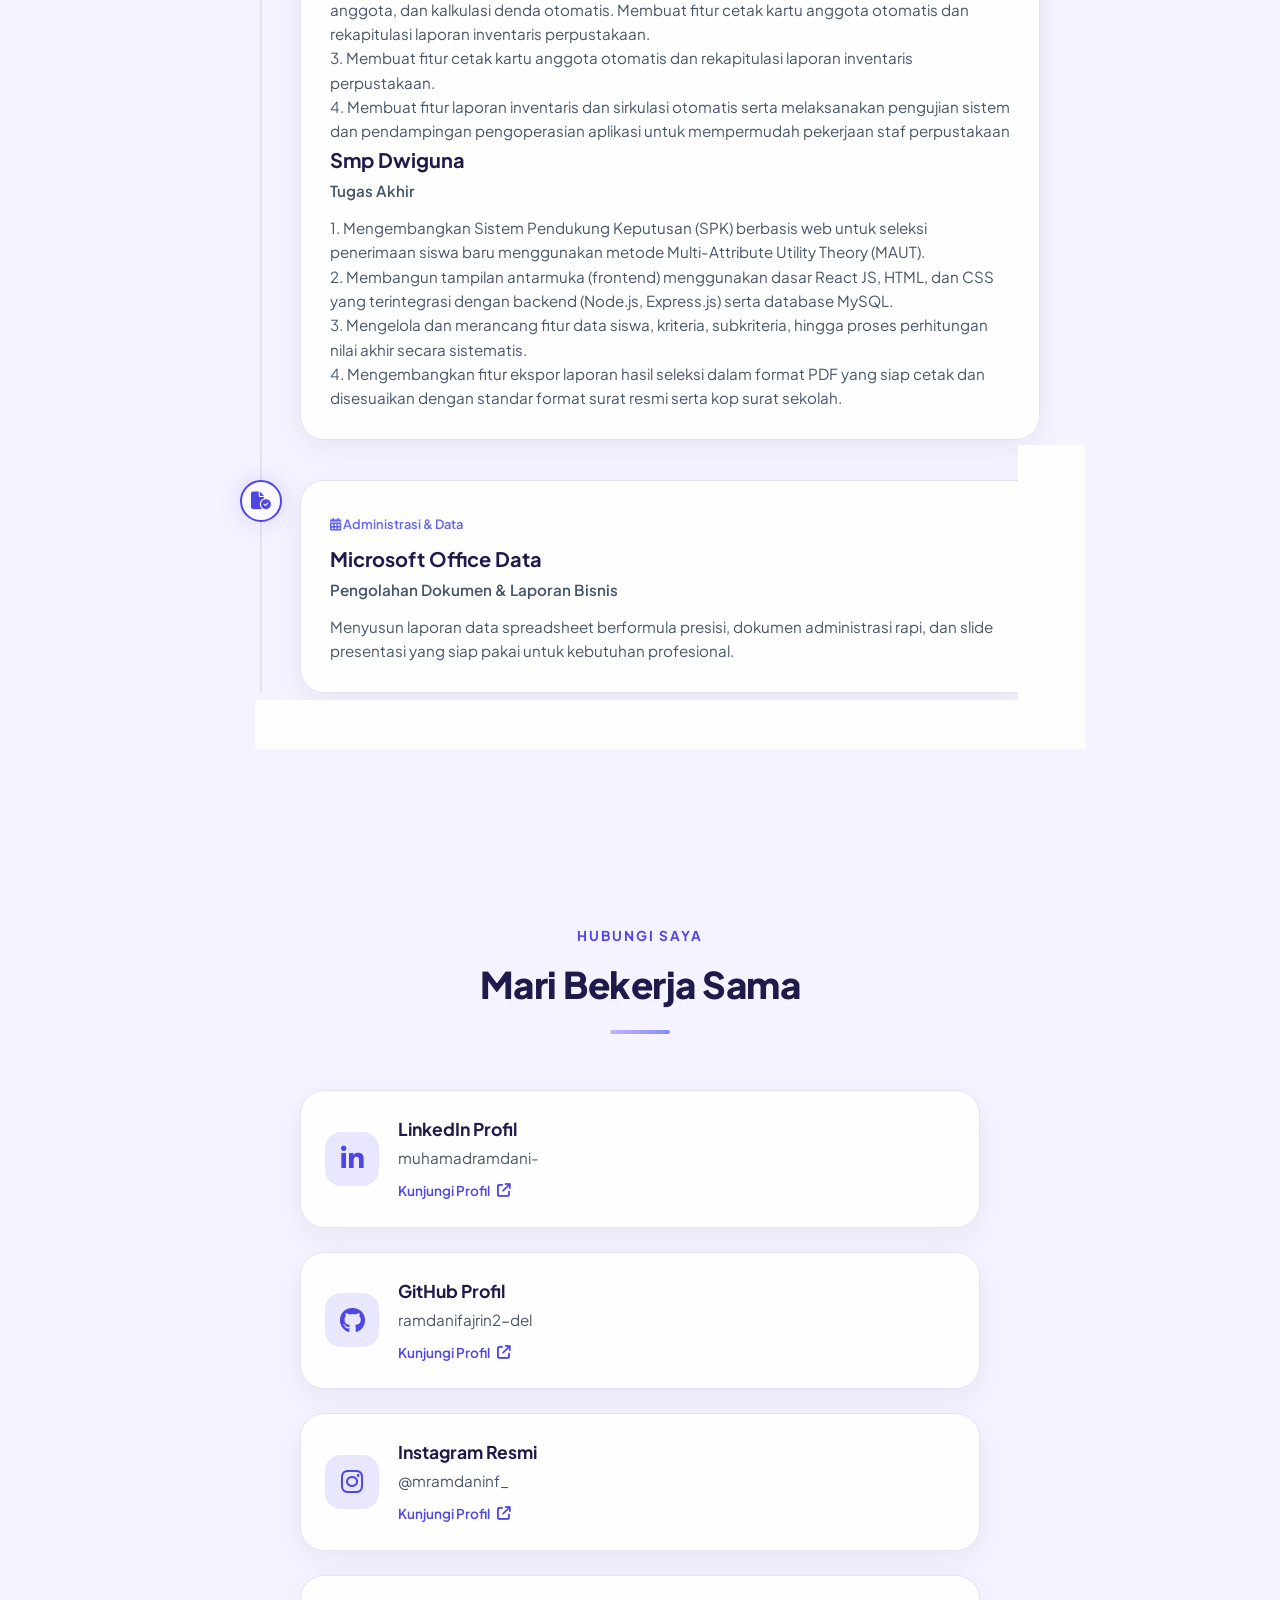
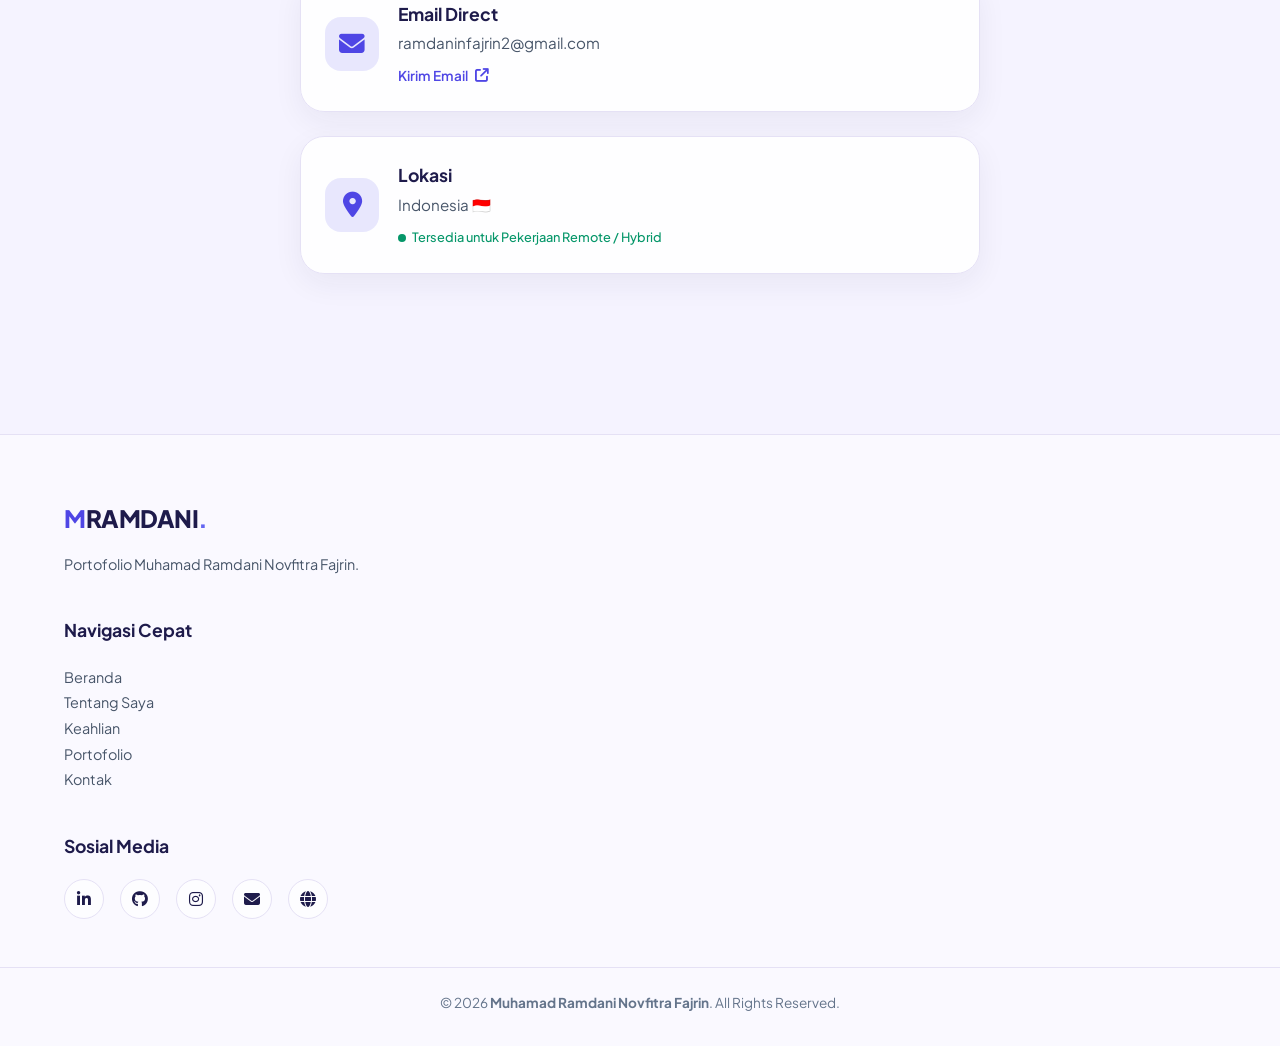
==== commit fb320699: "Add Invoice project card" ====
--- a/index.html
+++ b/index.html
@@ -1259,6 +1259,46 @@
                             </div>
                         </div>
                     </div>
+
+                    <!-- Project Item 7: Invoice -->
+                    <div class="project-card glass-card" data-category="office" data-reveal="up">
+                        <a href="files/Invoice.xlsx" download="Invoice.xlsx" class="project-preview preview-office"
+                            aria-label="Buka File Excel Invoice">
+                            <div class="preview-overlay">
+                                <span class="preview-badge">Microsoft Excel</span>
+                            </div>
+                            <div class="preview-mockup">
+                                <div class="mockup-header">
+                                    <span></span><span></span><span></span>
+                                </div>
+                                <div class="mockup-screen">
+                                    <img src="img/Invoice.jpg"
+                                        alt="Preview Invoice" loading="lazy">
+                                </div>
+                            </div>
+                        </a>
+
+                        <div class="project-body">
+                            <div class="project-meta">
+                                <span class="category-tag">Microsoft Excel</span>
+                                <span class="date-tag">2026</span>
+                            </div>
+                            <h3 class="project-title">Invoice</h3>
+                            <p class="project-excerpt">
+                                Pembuatan template invoice menggunakan Microsoft Excel dengan penerapan rumus XLOOKUP dan Data Validation untuk mempermudah pengisian data secara otomatis, mengurangi kesalahan input, serta membuat proses pembuatan invoice lebih efisien.
+                            </p>
+                            <div class="project-tech">
+                                <span>Microsoft Excel</span>
+                                <span>XLOOKUP</span>
+                                <span>Data Validation</span>
+                            </div>
+                            <div class="project-actions">
+                                <a href="files/Invoice.xlsx" download="Invoice.xlsx" class="btn btn-sm btn-primary">
+                                    <i class="fa-solid fa-file-excel"></i> Buka File Excel
+                                </a>
+                            </div>
+                        </div>
+                    </div>
                 </div>
             </div>
         </section>
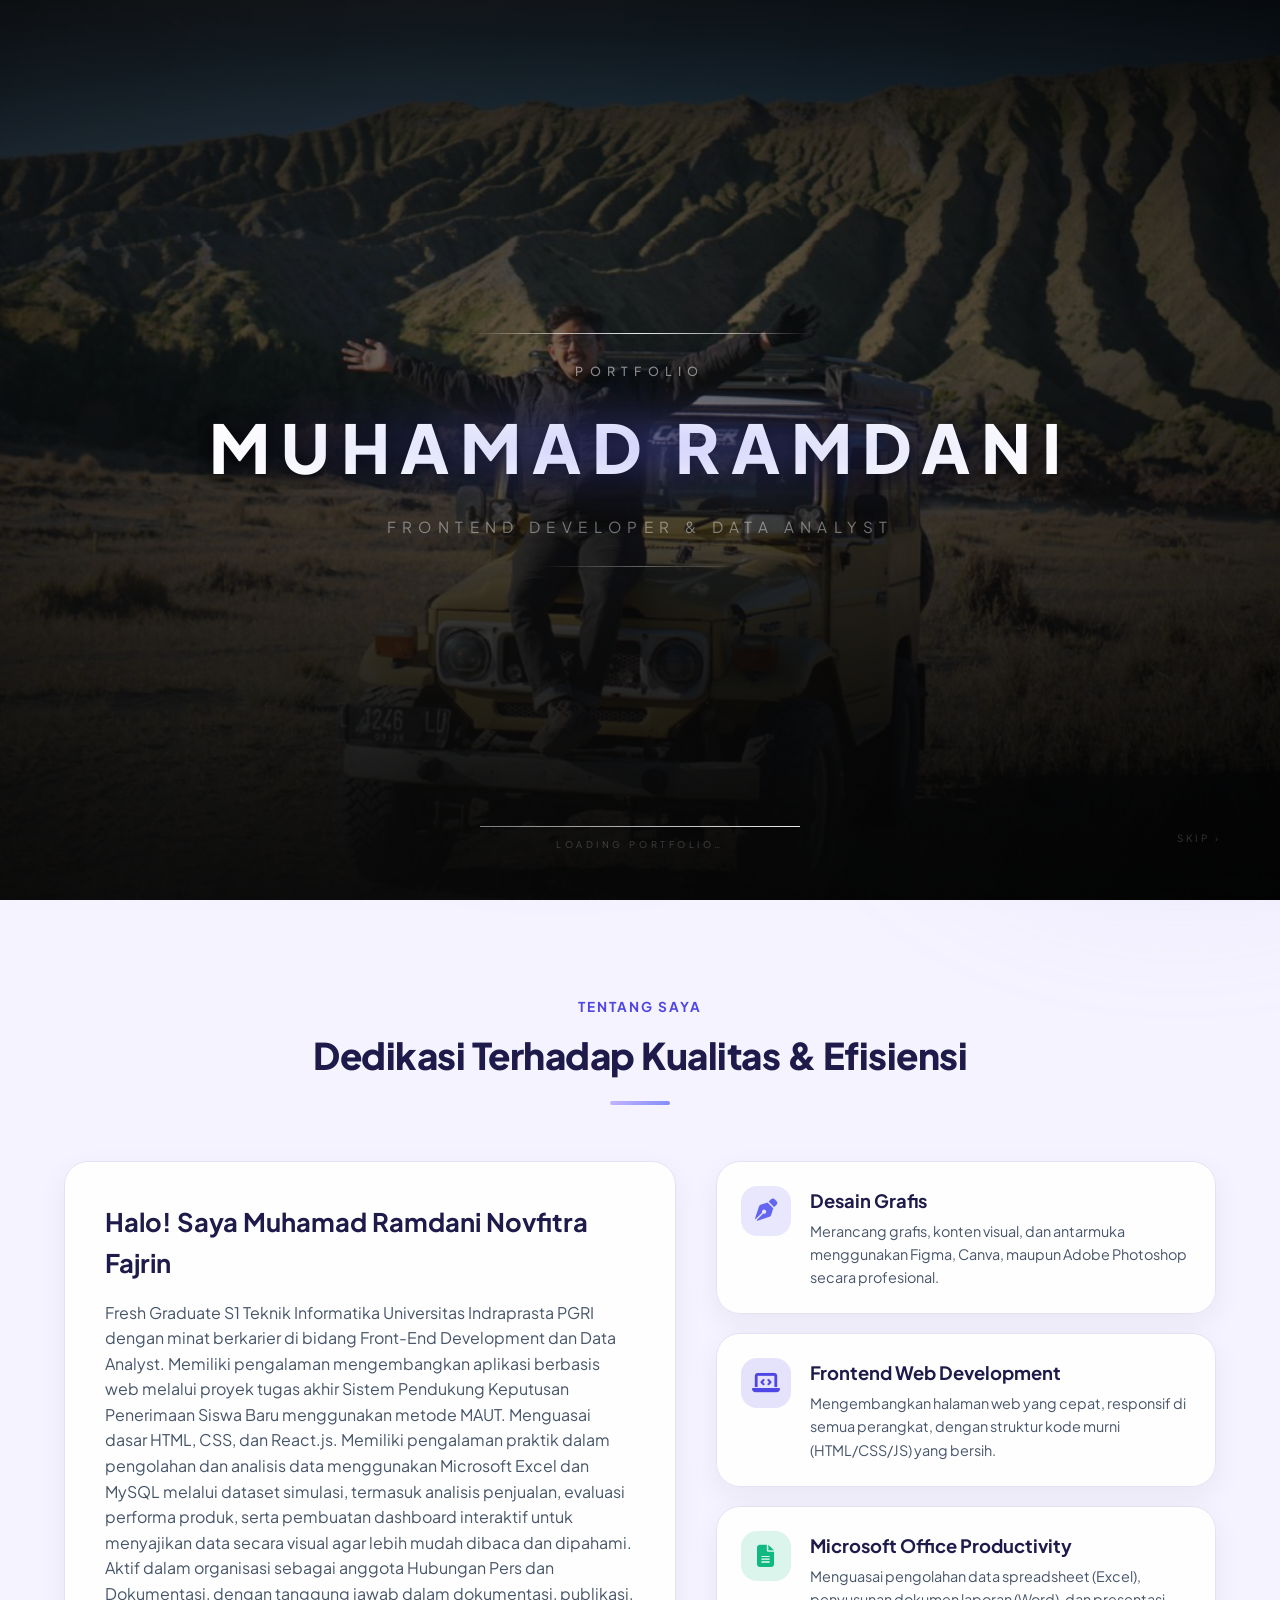
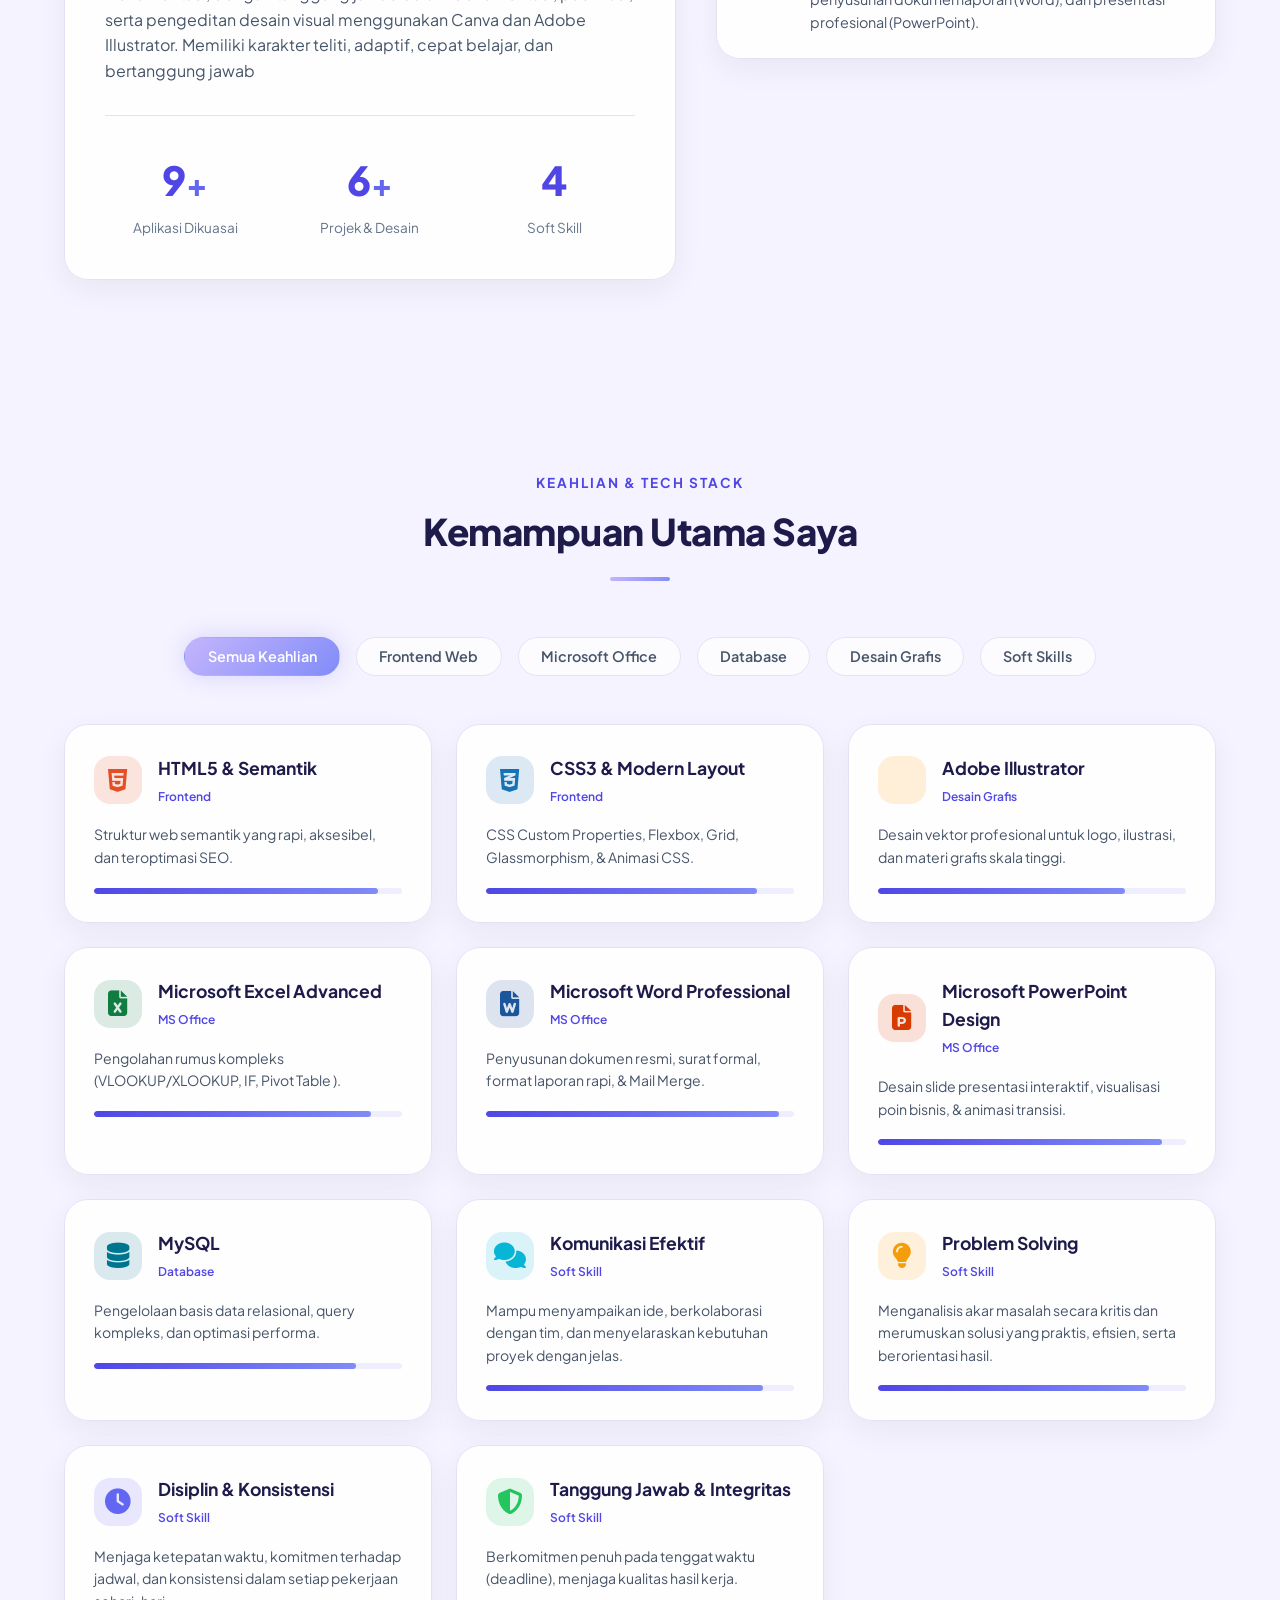
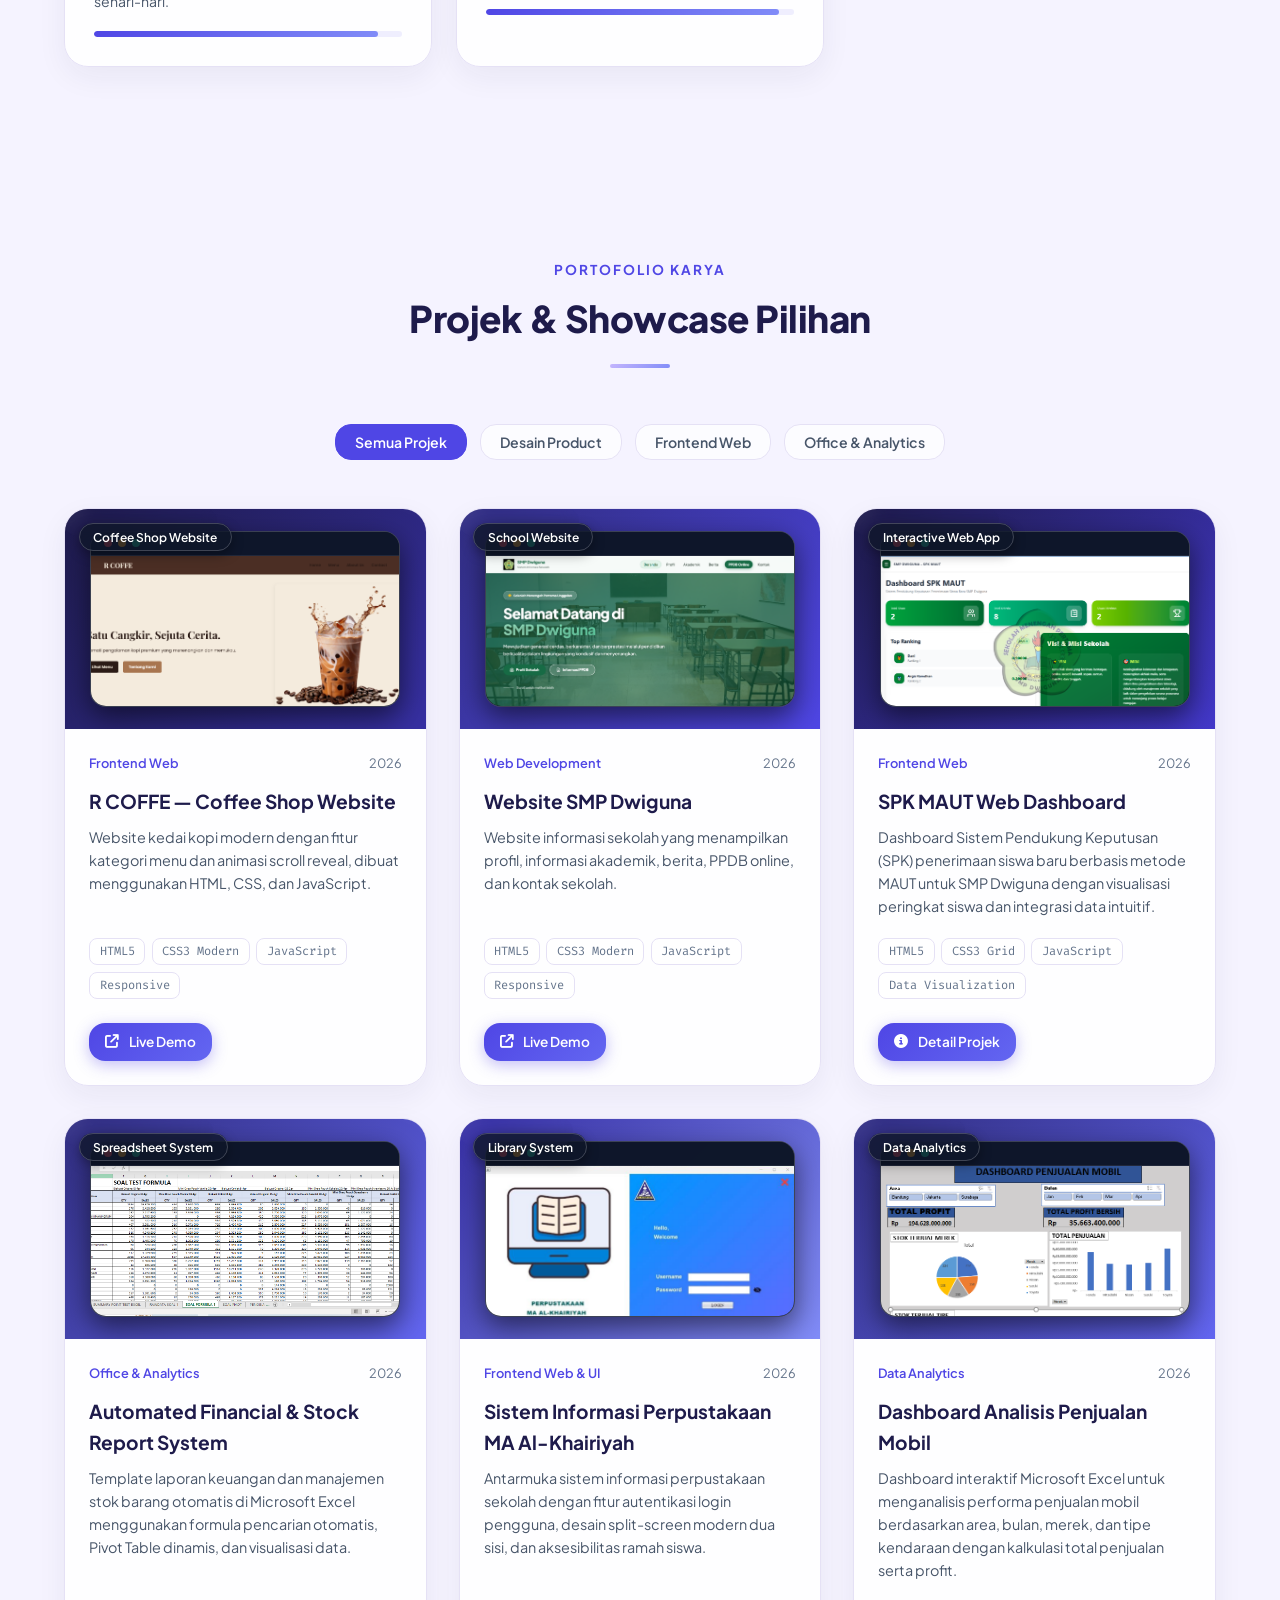
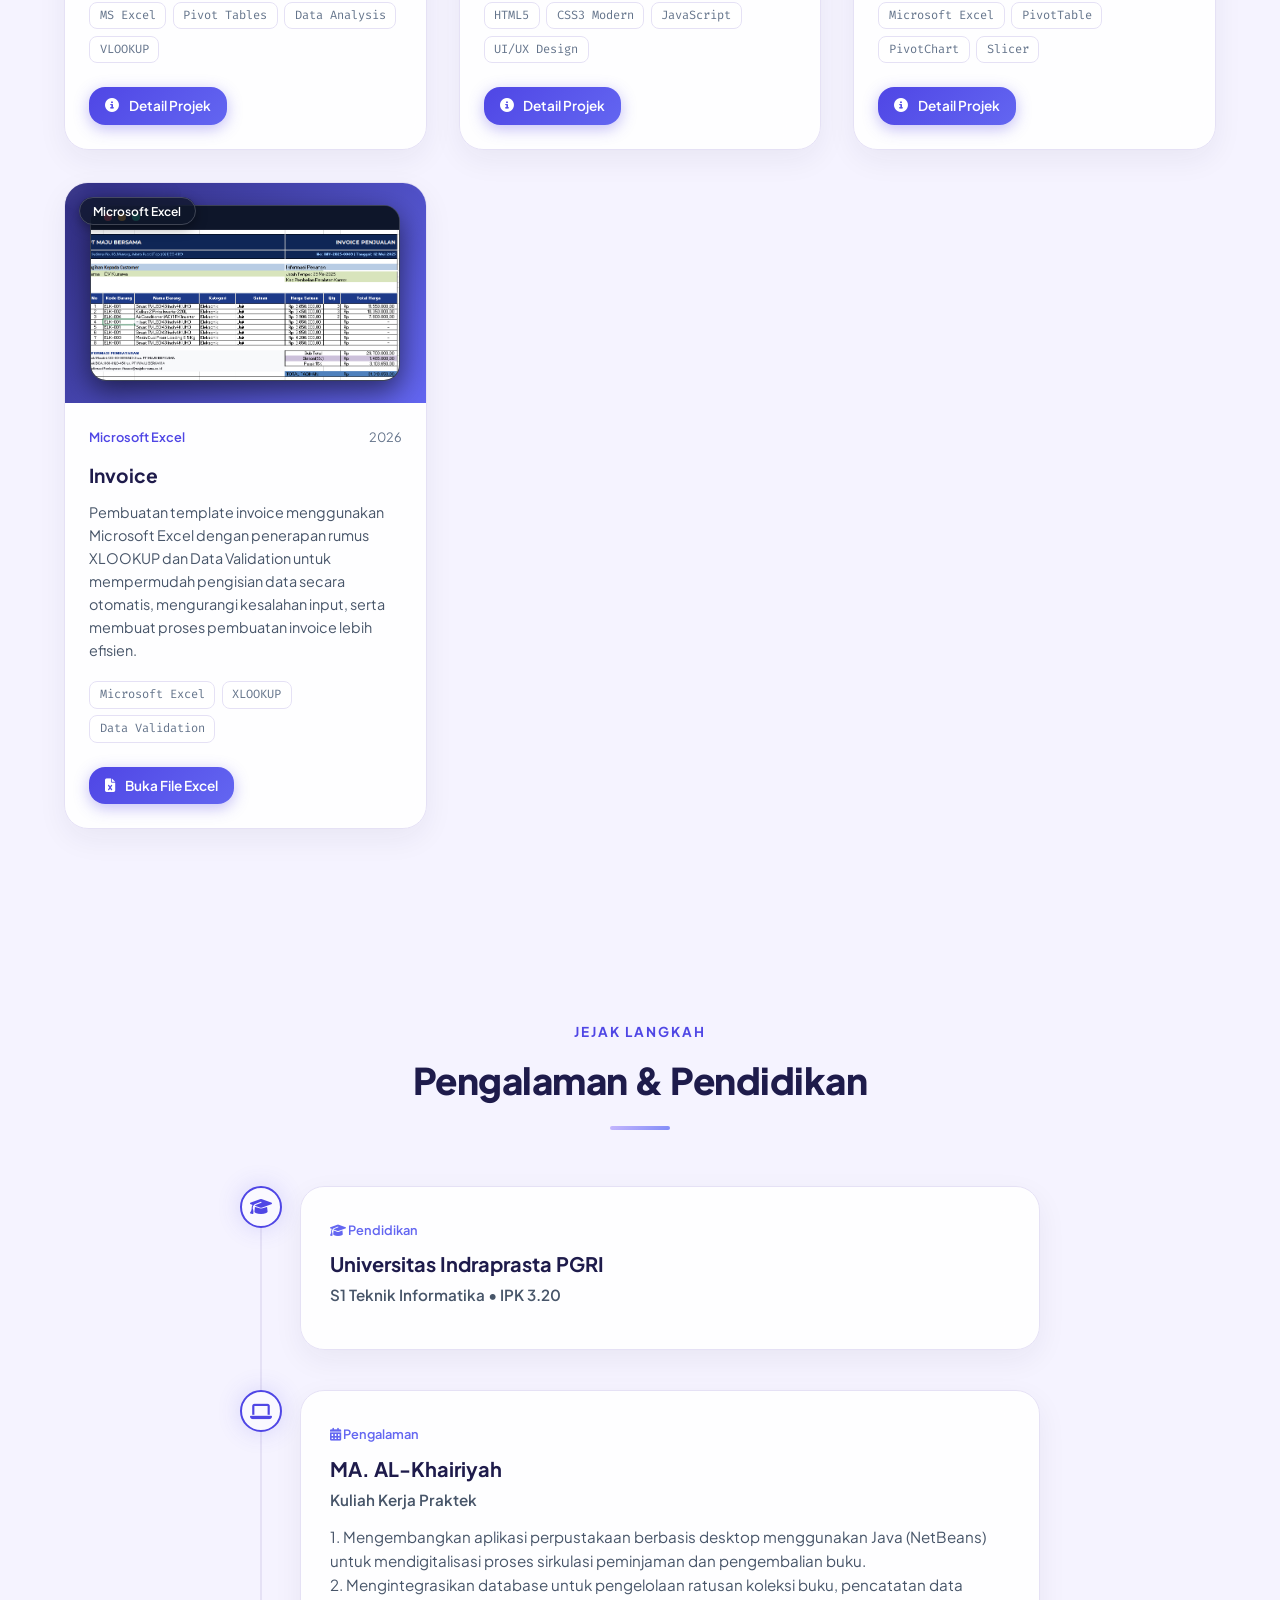
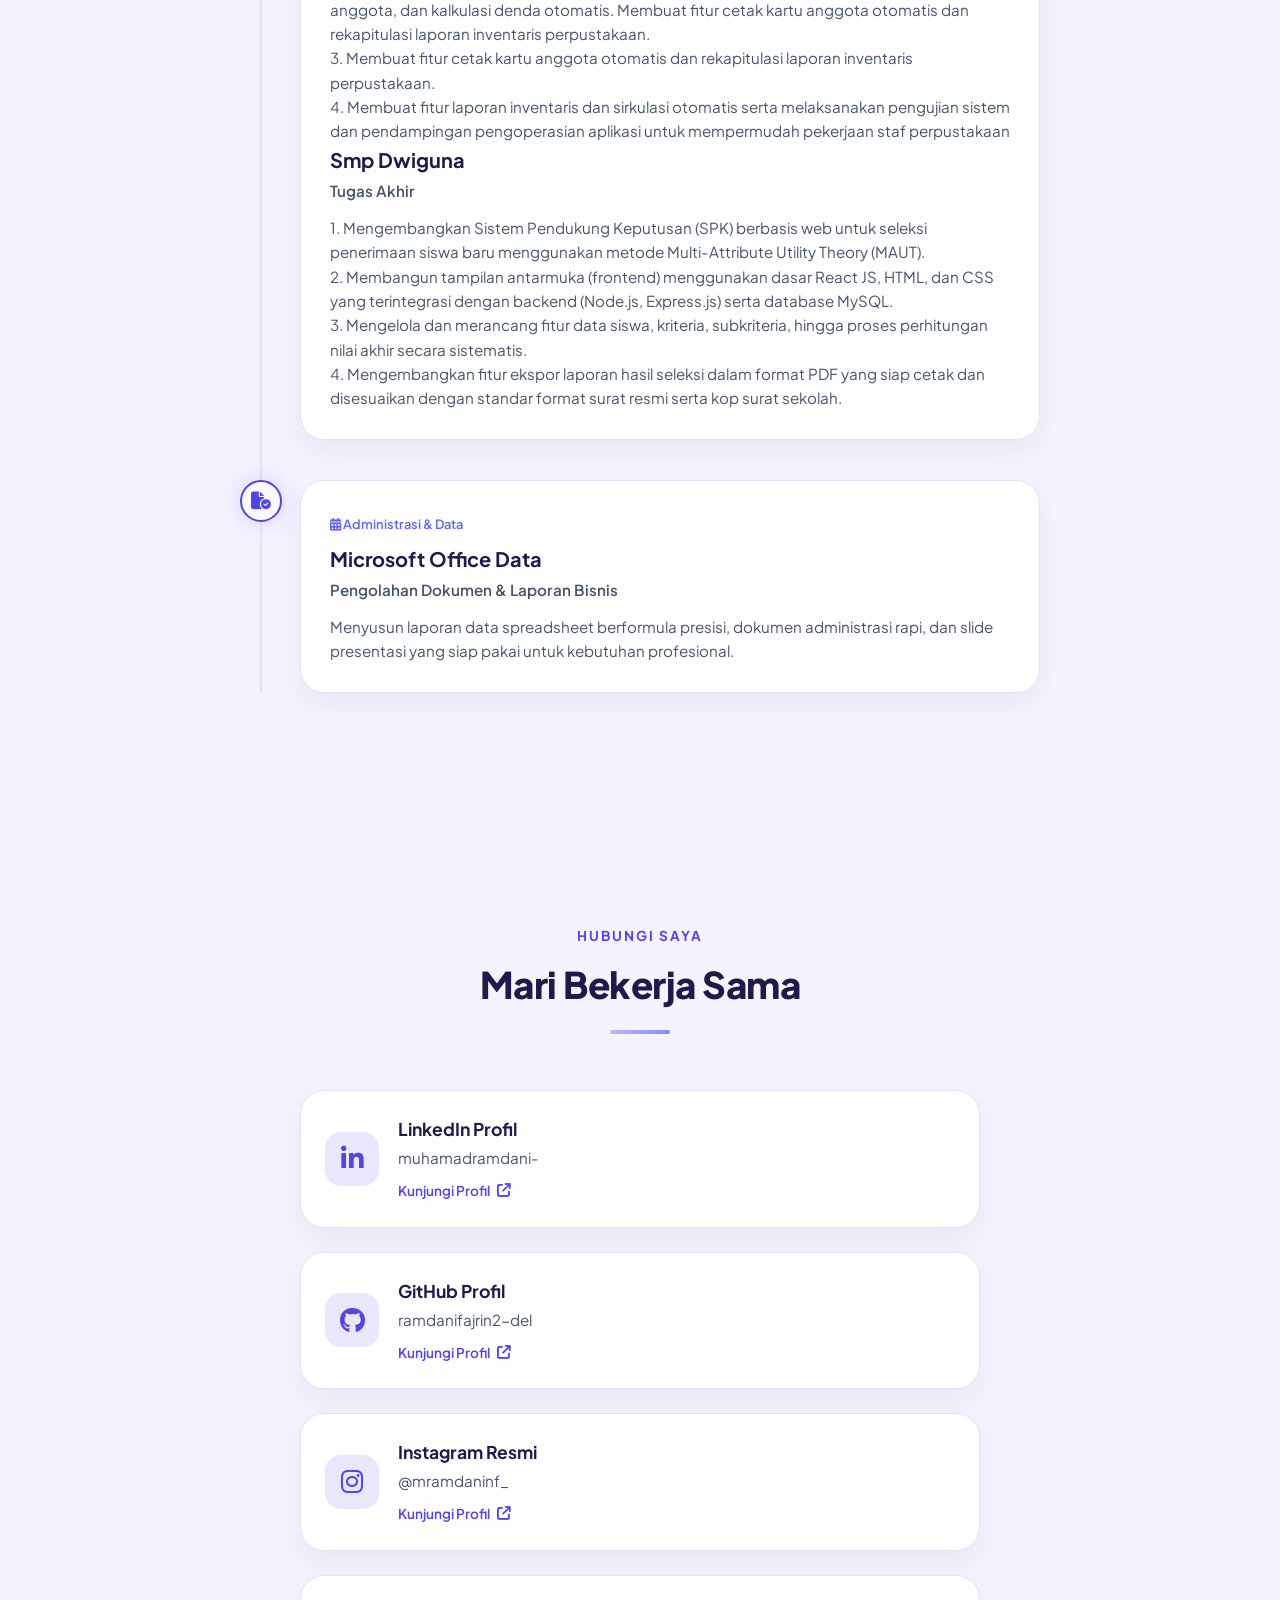
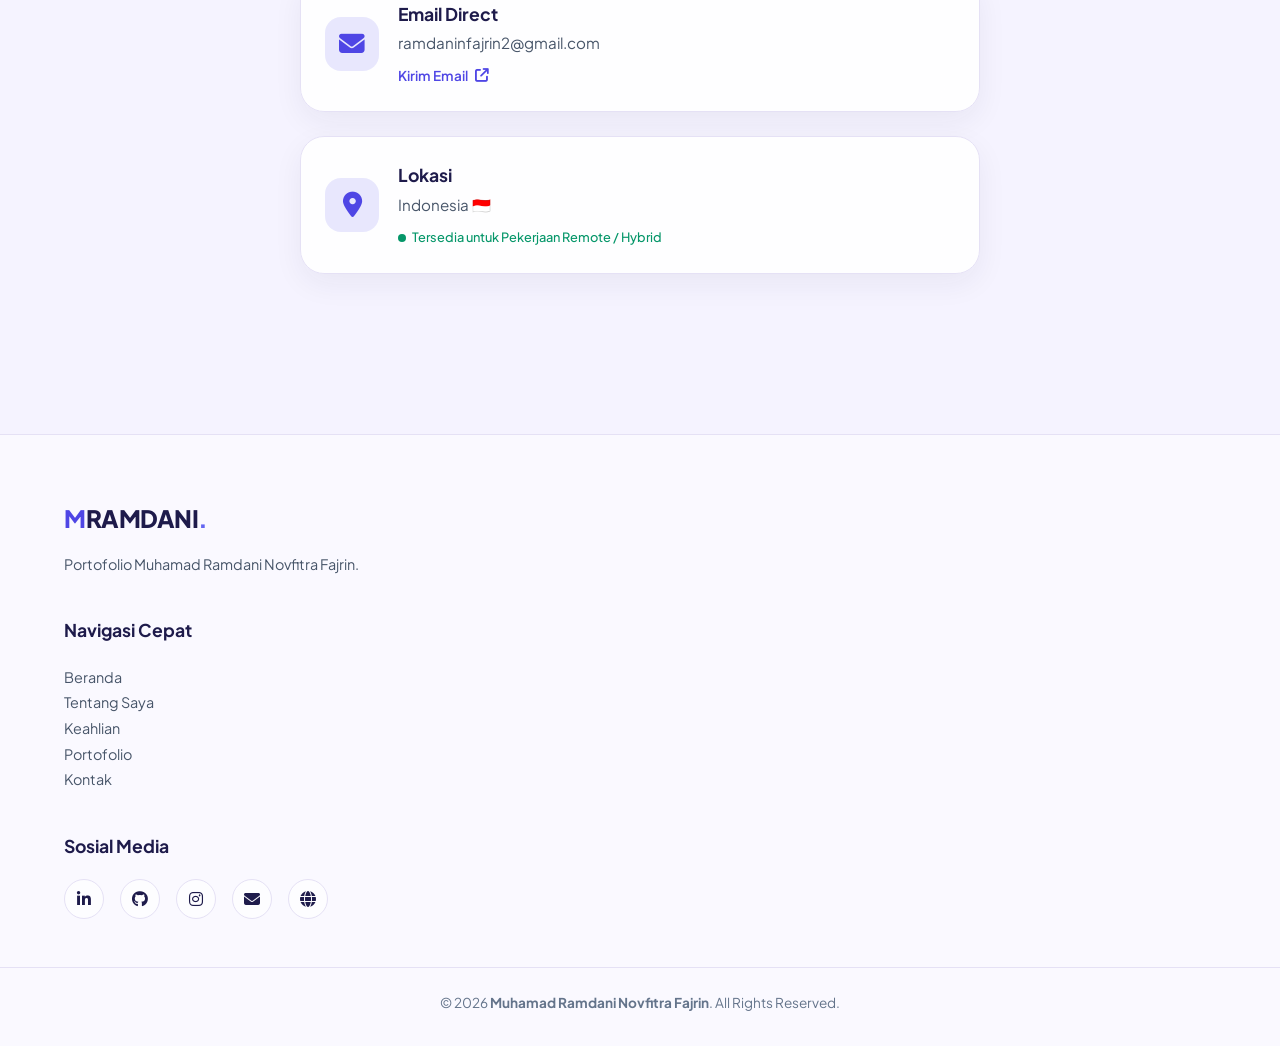
==== commit 053f2c74: "Refactor and optimize codebase: eliminate duplicates, optimize scroll performance, and remove dead a" ====
--- a/index.html
+++ b/index.html
@@ -1589,36 +1589,8 @@
             var intro = document.getElementById('cinematic-intro');
             if (!intro) return;
 
-            // 1. Deteksi apakah halaman utama sedang di-refresh (F5 atau Ctrl + R)
-            var isReload = false;
-            try {
-                var navEntries = performance.getEntriesByType && performance.getEntriesByType('navigation');
-                if (navEntries && navEntries.length > 0) {
-                    isReload = (navEntries[0].type === 'reload');
-                } else if (window.performance && window.performance.navigation) {
-                    isReload = (window.performance.navigation.type === 1);
-                }
-            } catch (e) { }
-
-            // 2. Deteksi apakah navigasi berasal dari halaman detail project
-            var ref = document.referrer || '';
-            var isDetailReferrer = /detail-[a-zA-Z0-9_-]+\.html/i.test(ref) || ref.indexOf('detail-') !== -1;
+            // Deteksi navigasi kembali dari halaman detail project
             var hasDetailQuery = window.location.search.indexOf('from=detail') !== -1;
-            var isBackForward = false;
-            try {
-                var navEntries = performance.getEntriesByType && performance.getEntriesByType('navigation');
-                if (navEntries && navEntries.length > 0) {
-                    isBackForward = (navEntries[0].type === 'back_forward');
-                } else if (window.performance && window.performance.navigation) {
-                    isBackForward = (window.performance.navigation.type === 2);
-                }
-            } catch (e) { }
-            var isBackFromDetail = isBackForward && history.state && (history.state.wentToDetail || history.state.introShown);
-
-            // BUKAN reload, dan terdapat indikasi kuat kembali dari halaman detail
-            var isFromDetail = !isReload && (document.documentElement.classList.contains('skip-cinematic') || hasDetailQuery || isDetailReferrer || isBackFromDetail);
-
-            // Bersihkan parameter ?from=detail dari URL agar address bar tetap rapi (misal index.html#projects)
             if (hasDetailQuery) {
                 try {
                     var cleanUrl = window.location.pathname + window.location.hash;
@@ -1626,17 +1598,18 @@
                 } catch (e) { }
             }
 
+            var isFromDetail = document.documentElement.classList.contains('skip-cinematic');
+
             // ATURAN 3: Opening cinematic TIDAK muncul ketika pengunjung kembali ke halaman utama dari halaman detail project
             if (isFromDetail) {
-                intro.classList.add('fade-out');
-                intro.classList.add('hidden');
+                intro.classList.add('fade-out', 'hidden');
                 intro.style.display = 'none';
                 document.body.style.overflow = '';
                 document.documentElement.style.overflow = '';
                 return;
             }
 
-            // ATURAN 1 & 2: Opening cinematic muncul saat pertama kali dibuka ATAU WAJIB saat di-refresh (F5 / Ctrl + R)
+            // ATURAN 1 & 2: Opening cinematic muncul saat pertama kali dibuka ATAU saat di-refresh (F5 / Ctrl + R)
             document.documentElement.classList.remove('skip-cinematic');
 
             var bg = document.getElementById('ciBg');
--- a/css/style.css
+++ b/css/style.css
@@ -362,14 +362,6 @@
     display: none;
 }
 
-[data-theme="light"] .icon-light {
-    display: none;
-}
-
-[data-theme="light"] .icon-dark {
-    display: block;
-}
-
 .mobile-toggle {
     display: none;
 }
@@ -1500,49 +1492,6 @@
     font-size: 0.8rem;
     color: var(--accent-emerald);
     font-weight: 500;
-}
-
-.contact-form-container {
-    padding: 2.5rem;
-}
-
-.contact-form h3 {
-    font-size: 1.5rem;
-    margin-bottom: 0.3rem;
-}
-
-.form-subtext {
-    font-size: 0.9rem;
-    color: var(--text-secondary);
-    margin-bottom: 1.8rem;
-}
-
-.form-group {
-    margin-bottom: 1.4rem;
-}
-
-.form-group label {
-    display: block;
-    font-size: 0.88rem;
-    font-weight: 600;
-    color: var(--text-secondary);
-    margin-bottom: 0.5rem;
-}
-
-.form-control {
-    width: 100%;
-    padding: 0.85rem 1.2rem;
-    border-radius: var(--radius-md);
-    background: var(--bg-glass);
-    border: 1px solid var(--border-glass);
-    color: var(--text-primary);
-    transition: var(--transition-fast);
-}
-
-.form-control:focus {
-    border-color: var(--accent-indigo);
-    background: var(--bg-secondary);
-    box-shadow: 0 0 15px rgba(99, 102, 241, 0.2);
 }
 
 /* --------------------------------------------------------------------------
